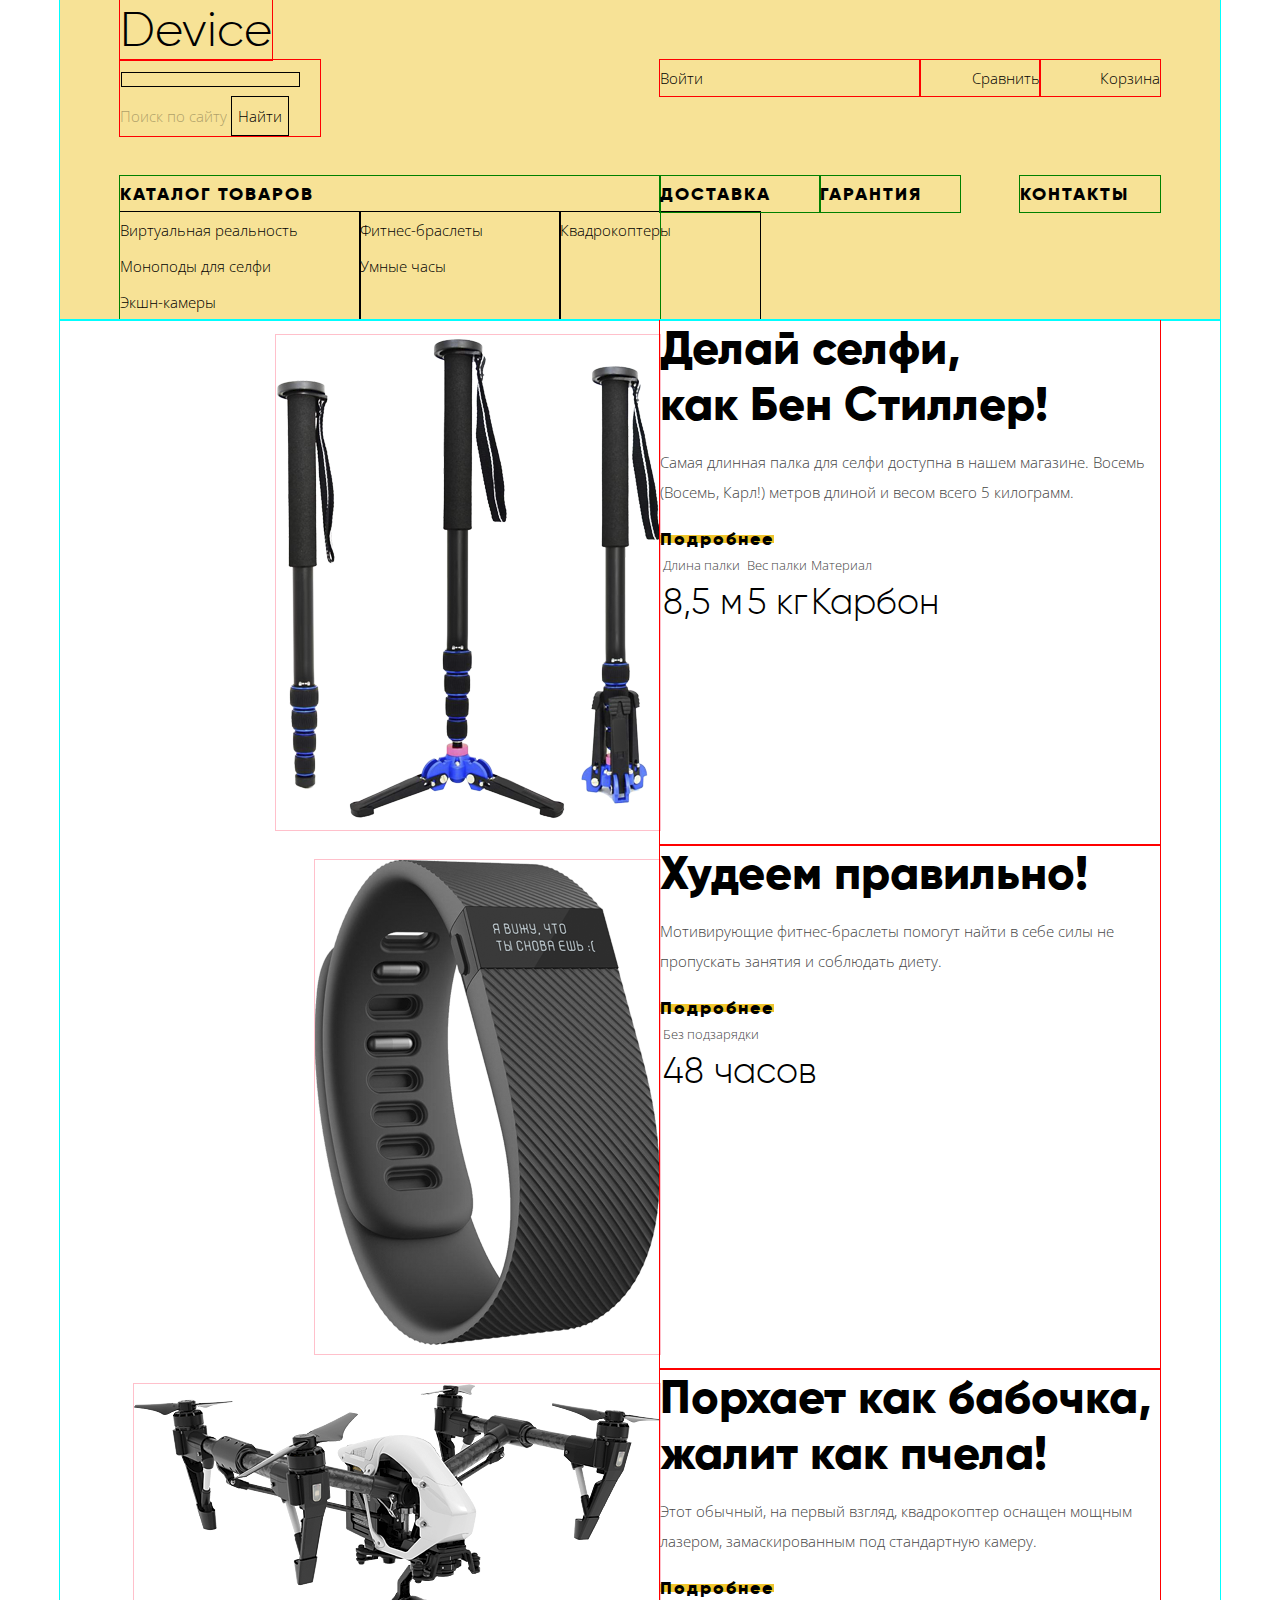
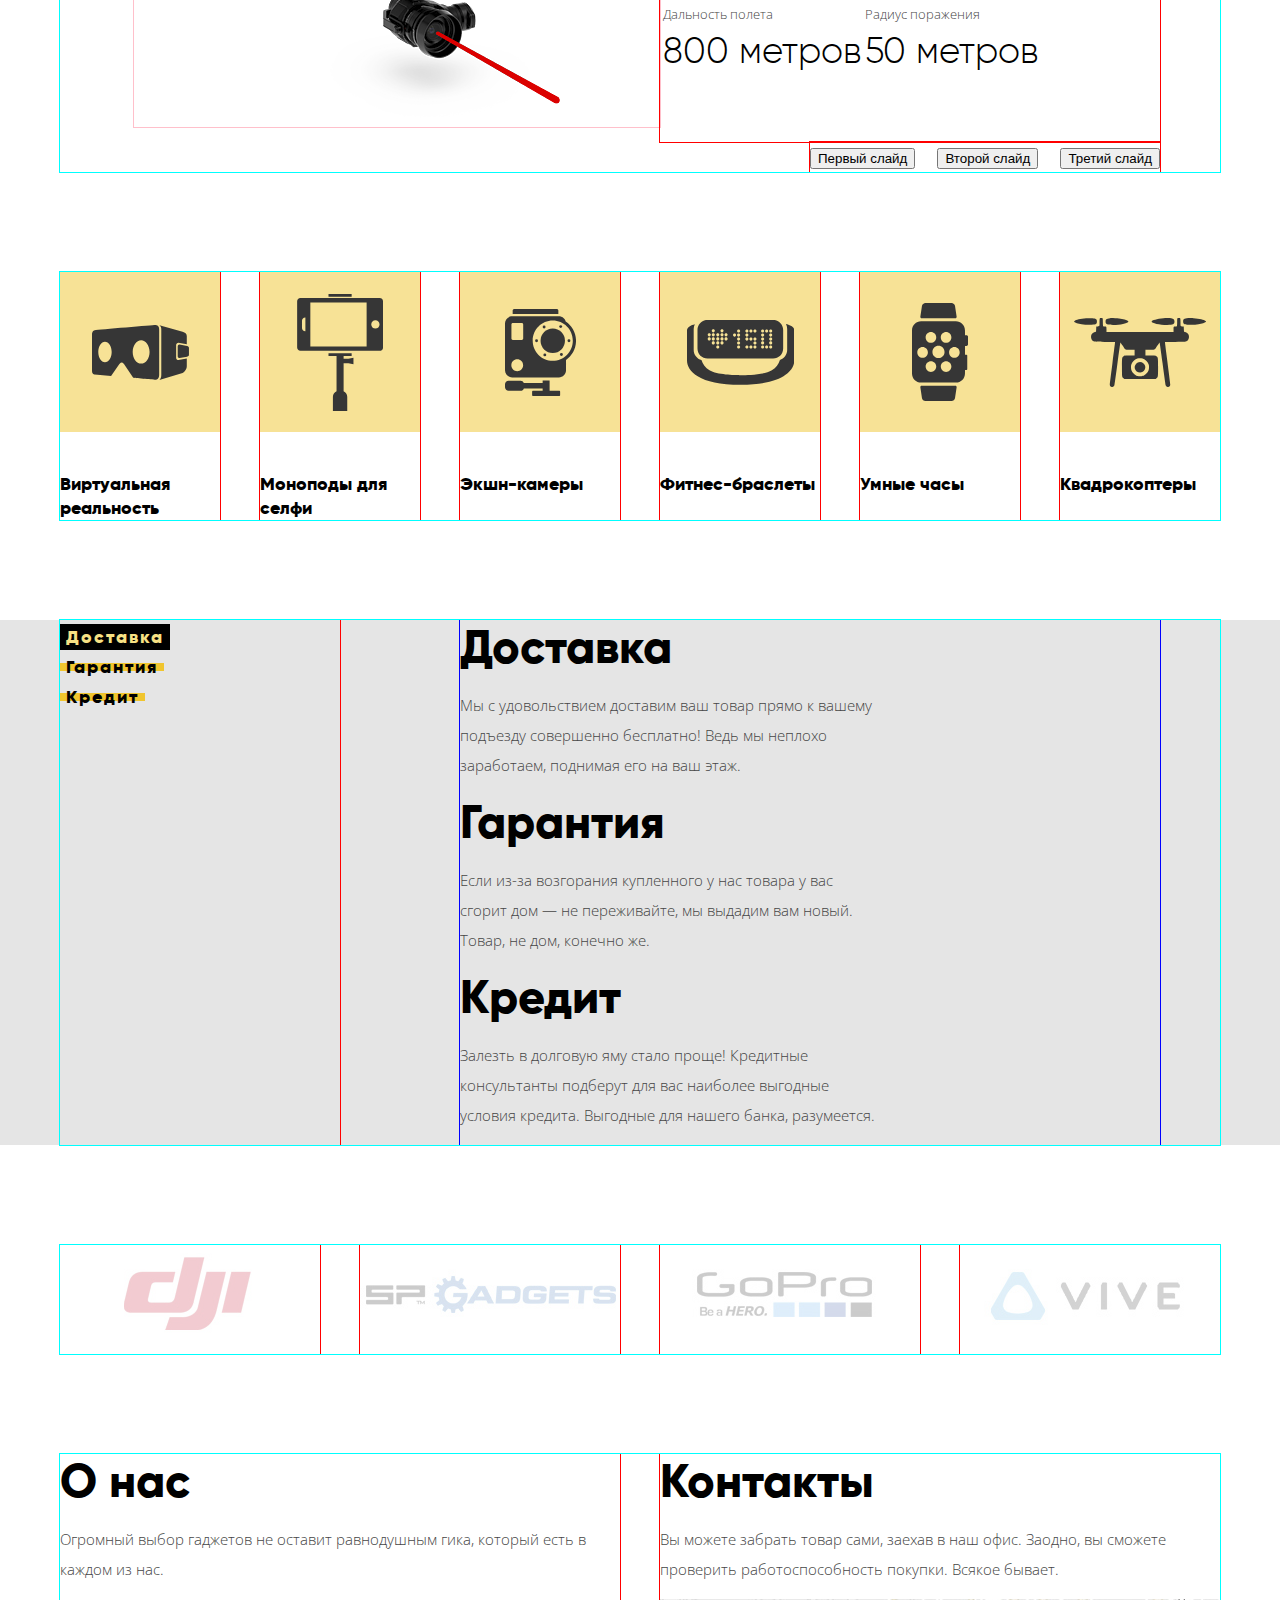
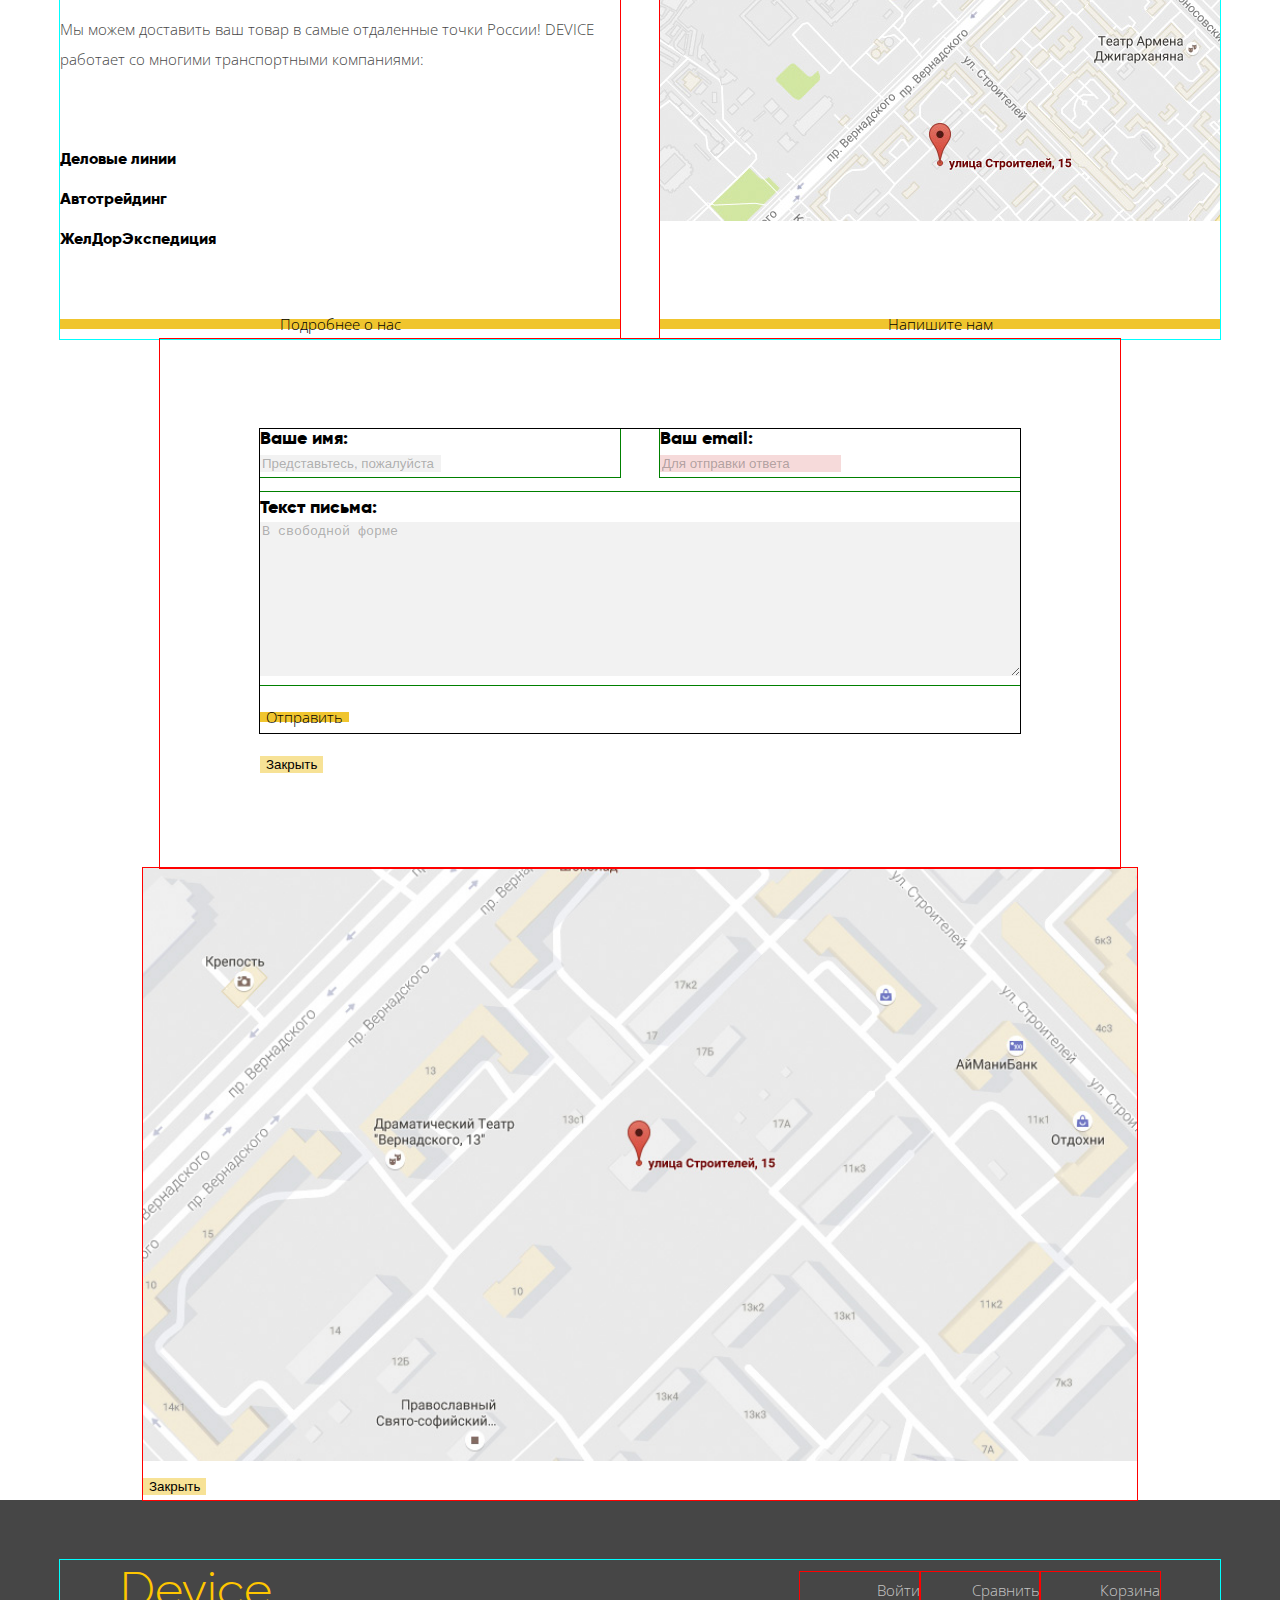
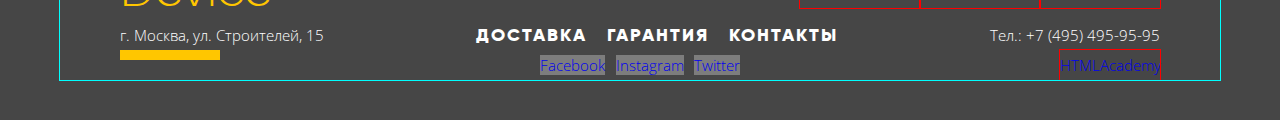
==== index.html @ 59c5d72b "Сетка" ====
<!DOCTYPE html>
<html lang="ru">
  <head>
    <meta charset="utf-8">
    <title>HTML Academy: Девайс</title>
    <link href="https://fonts.googleapis.com/css?family=Open+Sans:300,400&amp;subset=cyrillic" rel="stylesheet">
    <link rel="stylesheet" href="css/normalize.css">
    <link rel="stylesheet" href="css/style.css">
  </head>
  <body>
  	<h1 class="visually-hidden">Интернет-магазин новейших гаджетов Device</h1>
  	<header class="main-header container">
    	<p class="logo in-header"><a>Device</a></p>
  		<section class="main-header-user">
    		<h2 class="visually-hidden">Пользовательский блок</h2>
     		<form action="#" method="get" class="user-search-form">
     			<input type="search" id="header-search" name="header-search">
     			<label for="header-search" class="user-search-label">Поиск по сайту</label>
					<button class="user-search-btn" type="submit">Найти</button>
  			</form>
  			<ul class="user-actions-list in-header">
  				<li class="user-actions-item">
  					<ul class="user-login-list">
  						<li class="user-login-item">
  							<a class="user-name"></a>
  						</li>
  						<li class="user-login-item">
  							<a href="#" class="user-login">Войти</a>
  						</li>
  					</ul>
  				</li>
  				<li class="user-actions-item">
  					<a href="#" class="user-compare">Сравнить</a>
  				</li>
  				<li class="user-actions-item">
  					<a href="#" class="user-cart">Корзина</a>
  				</li>
  			</ul>
  		</section>
  		<nav class="main-navigation">
  			<h2 class="visually-hidden">Главное меню</h2>
  			<ul class="main-navigation-list in-header">
  				<li class="main-navigation-item">
  					<a href="#">Каталог товаров</a>
  					<div class="secondary-menu-container">
  						<ul class="secondary-menu-list">
  							<li class="secondary-menu-item"><a href="#">Виртуальная реальность</a></li>
  							<li class="secondary-menu-item"><a href="catalog-monopodes.html">Моноподы для селфи</a></li>
  							<li class="secondary-menu-item"><a href="#">Экшн-камеры</a></li>
  						</ul>
  						<ul class="secondary-menu-list">
  							<li class="secondary-menu-item"><a href="#">Фитнес-браслеты</a></li>
  							<li class="secondary-menu-item"><a href="#">Умные часы</a></li>
  						</ul>
  						<ul class="secondary-menu-list">
  							<li class="secondary-menu-item"><a href="#">Квадрокоптеры</a></li>
  						</ul>
  					</div>
  				</li>
  				<li class="main-navigation-item"><a href="#">Доставка</a></li>
  				<li class="main-navigation-item"><a href="#">Гарантия</a></li>
  				<li class="main-navigation-item"><a href="#">Контакты</a></li>
  			</ul>
  		</nav>
  	</header>
  	<main>
  		<section class="promo-slider container">
  			<h2 class="visually-hidden">Промо-слайдер</h2>
  			<ol class="promo-slides-list">
  				<li class="promo-slides-item">
       			<h3 class="visually-hidden">Самая длинная палка для селфи</h3>
       			<p class="slide-image">
       				<img src="img/slide1.png" alt="Самая длинная палка для селфи" width="384" height="486">
       			</p>
  					<div class="slide-info">
  						<b class="slide-title">Делай селфи,<br> как Бен Стиллер!</b>
  						<p class="slide-description">Самая длинная палка для селфи доступна в нашем магазине. Восемь (Восемь, Карл!) метров длиной и весом всего 5 килограмм.</p>
  						<a href="#" class="btn slide-detail-btn">Подробнее</a>
  						<table class="slide-info-table">
  							<caption class="visually-hidden">Характеристики</caption>
  							<thead>
  								<tr>
  									<td>Длина палки</td>
  									<td>Вес палки</td>
  									<td>Материал</td>
  								</tr>
  							</thead>
  							<tbody>
  								<tr>
  									<td>8,5 м</td>
  									<td>5 кг</td>
  									<td>Карбон</td>
  								</tr>
  							</tbody>
  						</table>
  					</div>
  				</li>
  				<li class="promo-slides-item">
  					<h3 class="visually-hidden">Мотивирующие фитнес-браслеты</h3>
  					<p class="slide-image">
  						<img src="img/slide2.png" alt="Мотивирующие фитнес-браслеты" width="345" height="485">
  					</p>
  					<div class="slide-info">
  						<b class="slide-title">Худеем правильно!</b>
  						<p class="slide-description">Мотивирующие фитнес-браслеты помогут найти в себе силы не пропускать занятия и соблюдать диету.</p>
  						<a href="#" class="btn slide-detail-btn">Подробнее</a>
  						<table class="slide-info-table">
  							<caption class="visually-hidden">Характеристики</caption>
  							<thead>
  								<tr>
  									<td>Без подзарядки</td>
  								</tr>
  							</thead>
  							<tbody>
  								<tr>
  									<td>48 часов</td>
  								</tr>
  							</tbody>
  						</table>
  					</div>
  				</li>
  				<li class="promo-slides-item">
  					<h3 class="visually-hidden">Квадрокоптер с лазером</h3>
  					<p class="slide-image">
  						<img src="img/slide3.png" alt="Квадрокоптер с лазером" width="526" height="334">
  					</p>
  					<div class="slide-info">
  						<b class="slide-title">Порхает как бабочка, жалит как пчела!</b>
  						<p class="slide-description">Этот обычный, на первый взгляд, квадрокоптер оснащен мощным лазером, замаскированным под стандартную камеру.</p>
  						<a href="#" class="btn slide-detail-btn">Подробнее</a>
  						<table class="slide-info-table">
  							<caption class="visually-hidden">Характеристики</caption>
  							<thead>
  								<tr>
  									<td>Дальность полета</td>
  									<td>Радиус поражения</td>
  								</tr>
  							</thead>
  							<tbody>
  								<tr>
  									<td>800 метров</td>
  									<td>50 метров</td>
  								</tr>
  							</tbody>
  						</table>
  					</div>
  				</li>
  			</ol>
  			<ol class="slider-controls">
					<li>
						<button class="slider-btn" type="button">Первый слайд</button>
					</li>
					<li>
						<button class="slider-btn" type="button">Второй слайд</button>
					</li>
					<li>
						<button class="slider-btn" type="button">Третий слайд</button>
					</li>
				</ol>
    	</section>
  		<section class="product-gallery container">
  			<h2 class="visually-hidden">Категории наших товаров</h2>
  			<ul class="product-list">
  				<li class="product-item">
  					<a href="#">
  						<div class="product-image">
  							<img src="img/popular-1.svg" alt="Виртуальная реальность" width="97" height="55">
  						</div>
  						<h3 class="product-name">Виртуальная реальность</h3>
  					</a>
  				</li>
  				<li class="product-item">
  					<a href="catalog-monopodes.html">
  						<div class="product-image">
  							<img src="img/popular-2.svg" alt="Моноподы для селфи" width="86" height="117">
  						</div>
  						<h3 class="product-name">Моноподы для селфи</h3>
  					</a>
  				</li>
  				<li class="product-item">
  					<a href="#">
  						<div class="product-image">
  							<img src="img/popular-3.svg" alt="Экшн-камеры" width="71" height="87">
  						</div>
  						<h3 class="product-name">Экшн-камеры</h3>
  					</a>
  				</li>
  				<li class="product-item">
  					<a href="#">
  						<div class="product-image">
  							<img src="img/popular-4.svg" alt="Фитнес-браслеты" width="107" height="65">
  						</div>
  						<h3 class="product-name">Фитнес-браслеты</h3>
  					</a>
  				</li>
  				<li class="product-item">
  					<a href="#">
  						<div class="product-image">
  							<img src="img/popular-5.svg" alt="Умные часы" width="56" height="98">
  						</div>
  						<h3 class="product-name">Умные часы</h3>
  					</a>
  				</li>
  				<li class="product-item">
  					<a href="#">
  						<div class="product-image">
  							<img src="img/popular-6.svg" alt="Квадрокоптеры" width="132" height="69">
  						</div>
  						<h3 class="product-name">Квадрокоптеры</h3>
  					</a>
  				</li>
  			</ul>
  		</section>
  		<section class="services">
  			<div class="container">
  				<h2 class="visually-hidden">Наши сервисы</h2>
  				<ul class="service-buttons">
  					<li>
  						<button class="btn service-btn service-btn-current" type="button">Доставка</button>
  					</li>
  					<li>
  						<button class="btn service-btn" type="button">Гарантия</button>
  					</li>
  					<li>
  						<button class="btn service-btn" type="button">Кредит</button>
  					</li>
  				</ul>
  				<ul class="service-list">
  					<li class="service-item">
  						<h3 class="service-title">Доставка</h3>
  						<p class="service-description">
  							Мы с удовольствием доставим ваш товар прямо к вашему подъезду совершенно бесплатно! Ведь мы неплохо заработаем, поднимая его на ваш этаж.
  						</p>
  					</li>
  					<li class="service-item">
  						<h3 class="service-title">Гарантия</h3>
  						<p class="service-description">
  							Если из-за возгорания купленного у нас товара у вас сгорит дом — не переживайте, мы выдадим вам новый. Товар, не дом, конечно же.
  						</p>
  					</li>
  					<li class="service-item">
  						<h3 class="service-title">Кредит</h3>
  						<p class="service-description">
  							Залезть в долговую яму стало проще! Кредитные консультанты подберут для вас наиболее выгодные условия кредита. Выгодные для нашего банка, разумеется.
  						</p>
  					</li>
  				</ul>
				</div>
  		</section>
  		<section class="brand-gallery container">
  			<h2 class="visually-hidden">Наши бренды</h2>
  			<ul class="brand-list">
  				<li class="brand-item">
       			<h3 class="visually-hidden">DJI</h3>
       			<img src="img/brand1.jpg" alt="DJI" width="260" height="100"></li>
  				<li class="brand-item">
  					<h3 class="visually-hidden">SP Gadgets</h3>
  					<img src="img/brand2.jpg" alt="SP Gadgets" width="260" height="100"></li>
  				<li class="brand-item">
  					<h3 class="visually-hidden">GoPro</h3>
  					<img src="img/brand3.jpg" alt="GoPro" width="260" height="100"></li>
  				<li class="brand-item">
  					<h3 class="visually-hidden">Vive</h3>
  					<img src="img/brand4.jpg" alt="Vive" width="260" height="100"></li>
  			</ul>
  		</section>
  		<div class="container about-container">
  			<section class="about-us">
  				<h2 class="about-us-title">О нас</h2>
  				<p class="about-us-description">Огромный выбор гаджетов не оставит равнодушным гика, который есть в каждом из нас.</p>
  				<p class="about-us-description">Мы можем доставить ваш товар в самые отдаленные точки России! DEVICE работает со многими транспортными компаниями:</p>
  				<ul class="delivery-list">
  					<li class="delivery-item">Деловые линии</li>
  					<li class="delivery-item">Автотрейдинг</li>
  					<li class="delivery-item">ЖелДорЭкспедиция</li>
  				</ul>
  				<a href="#" class="btn about-us-btn">Подробнее о нас</a>
  			</section>
  			<section class="contacts">
  				<h2 class="contacts-title">Контакты</h2>
  				<p class="contacts-description">Вы можете забрать товар сами, заехав в наш офис. Заодно, вы сможете проверить работоспособность покупки. Всякое бывает.</p>
  				<a href="#" class="contacts-map"><img src="img/map-small.jpg" alt="Мы находимся по адресу улица Строителей, дом 15" width="560" height="222"></a>
  				<a href="#" class="btn contacts-btn">Напишите нам</a>
  			</section>
  		</div>
  		<section class="modal modal-feedback">
  			<h2 class="visually-hidden">Форма для связи</h2>
    		<form action="#" class="feedback-form" method="post">
    			<div class="feedback-row">
    				<p class="feedback-input">
    				<label for="name">Ваше имя:</label>
    				<input type="text" name="name" value="Представьтесь, пожалуйста" id="name">
    				    		</p>
    				<p class="feedback-input">
    				<label for="mail">Ваш email:</label>
    				<input type="email" name="mail" value="Для отправки ответа" id="mail">
    				    		</p>
    			</div>
    			<p class="feedback-text">
    			<label for="text">Текст письма:</label>
    			<textarea id="text" rows="10">В свободной форме</textarea>
    		</p>
    			<p class="feedback-send">
    			<button class="btn feedback-send-btn" type="submit">Отправить</button>
    		</p>
    		</form>
    		<button class="btn-close" type="button">Закрыть</button>
    	</section>
  		<section class="modal modal-map">
    		<h2 class="visually-hidden">Наш адрес на карте</h2>
    		<img src="img/map-big.jpg" alt="Мы находимся по адресу улица Строителей, дом 15" width="994" height="593">
    		<button class="btn-close" type="button">Закрыть</button>
    	</section>
   	</main>
  	<footer class="main-footer">
  		<div class="container">
				<section class="main-footer-user">
     			<h2 class="visually-hidden">Пользовательский блок</h2>
     			<p class="logo in-footer"><a>Device</a></p>
     			<ul class="user-actions-list in-footer">
  					<li class="user-actions-item">
  					<a href="#">Войти</a>
  				</li>
  					<li class="user-actions-item">
  					<a href="#">Сравнить</a>
  				</li>
  					<li class="user-actions-item">
  					<a href="#">Корзина</a>
  				</li>
  				</ul>
				</section>
				<section class="main-footer-conditions">
					<h2 class="visually-hidden">Условия покупки</h2>
					<p class="address">г. Москва, ул. Строителей, 15</p>
  				<ul class="main-navigation-list in-footer">
  					<li class="main-navigation-item"><a href="#">Доставка</a></li>
  					<li class="main-navigation-item"><a href="#">Гарантия</a></li>
  					<li class="main-navigation-item"><a href="#">Контакты</a></li>
  				</ul>
  				<p class="phone">Тел.: +7 (495) 495-95-95</p>
				</section>
				<section class="main-footer-social">
					<h2 class="visually-hidden">Device в социальных сетях</h2>
					<ul class="social-buttons">
  					<li><a class="social-btn social-fb" href="#">Facebook</a></li>
  					<li><a class="social-btn social-in" href="#">Instagram</a></li>
  					<li><a class="social-btn social-tw" href="#">Twitter</a></li>
  				</ul>
  				<p class="copyright">
  					<a class="copyright-icon" href="https://htmlacademy.ru/intensive/htmlcss">HTMLAcademy</a>
  				</p>
				</section>
  		</div>
  	</footer>
  </body>
</html>
---- css/style.css ----
/*  1 Базовая стилизация  */

@font-face {
	font-family: "Gilroy";
	font-style: normal;
	font-weight: 300;
	src: url("../fonts/gilroylight.woff2") format("woff2"),
			 url("../fonts/gilroylight.woff") format("woff");
}

@font-face {
	font-family: "Gilroy";
	font-style: normal;
	font-weight: 900;
	src: url("../fonts/gilroyextrabold.woff2") format("woff2"),
			 url("../fonts/gilroyextrabold.woff") format("woff");
}

/*  1.1 Базовая стилизация всей страницы */

html {
	box-sizing: border-box;
}

*,
*::before,
*::after {
	box-sizing: inherit;
}

body {
	margin: 0;
	padding: 0;
	
	font-family: "Open Sans", "Arial", sans-serif;
	font-size: 15px;
	line-height: 30px;
	font-weight: 300;
	color: #464646;
	
	background-color: #ffffff;
}

.visually-hidden {
	position: absolute;
	width: 1px;
	height: 1px;
	margin: -1px;
	border: 0;
	padding: 0;
	clip: rect(0, 0, 0, 0);
	overflow: hidden;
}

a {
	text-decoration: none;
}

.btn {
	font: inherit;
	
	text-align: center;
	color: rgba(0, 0, 0, 1);
	vertical-align: middle;
	
	background-color: transparent;
	background-image: linear-gradient(to bottom, transparent 33%, #f0c52e 33%, #f0c52e 66%, transparent 66%);
	border: none;
}

.btn:hover,
.btn:focus {
	background-color: #f0c52e;
	color: rgba(0, 0, 0, 1);
}

.btn:active {
	color: rgba(0, 0, 0, 0.3);
}

/*  1.2 Базовая стилизация шапки */

.main-header {
	color: #000000;
	font-size: 15px;
	line-height: 36px;
	
	background-color: #f7e296;
}

.logo {
	margin: 0;
	padding: 0;
}

.logo a {
	font-family: "Gilroy", "Arial", sans-serif;
	font-size: 48px;
	line-height: 60px;
}

.logo.in-header a {
	color: rgba(0, 0, 0, 1);
}

.logo.in-header a[href]:hover,
.logo.in-header a[href]:focus {
	color: rgba(0, 0, 0, 0.6);
}

.logo.in-header a[href]:active {
	color: rgba(0, 0, 0, 0.3);
}

.user-search-form input[type="search"] {
	background-color: transparent;
	border: none;
	outline: 1px solid black;
}

.user-search-label {
	opacity: 0.3;
}
/*
.user-search-form input[type="search"] ~ .user-search-btn {
	opacity: 0;
}

.user-search-form input[type="search"]:focus ~ .user-search-btn {
	opacity: 1;
}
*/
.user-search-form input[type="search"]:hover + .user-search-label {
	opacity: 0.6;
}

.user-search-form input[type="search"]:focus {
	border-bottom: 1px solid black;
	outline: none;
}
/*
.user-search-form input[type="search"]:focus + .user-search-label {
	opacity: 0;
}
*/
.user-search-btn {
	font: inherit;
	border: 1px solid #000000;
	background-color: transparent;
}

.user-search-btn:hover,
.user-search-btn:focus,
.user-search-btn:active {
	background-color: #000000;
	color: #ffffff;
}

.user-search-btn:active {
	color: rgba(255, 255, 255, 0.3);
}

.user-actions-list,
.user-login-list,
.main-navigation-list,
.secondary-menu-list {
	list-style: none;
	margin: 0;
	padding: 0;
}

.user-actions-list a {
	color: #000000;
	background-color: transparent;
}

.user-actions-list .user-name,
.user-actions-list .user-login {
	color: #000000;
}

.user-actions-list .user-logout {
	color: rgba(0, 0, 0, 0.3);
}

.user-actions-list a:hover,
.user-actions-list a:focus {
	color: rgba(0, 0, 0, 0.6);
}

.user-actions-list .user-logout:hover,
.user-actions-list .user-logout:focus {
	color: rgba(0, 0, 0, 1);
}

.user-actions-list a:active {
	color: rgba(0, 0, 0, 0.3);
}

.user-actions-list .user-logout:active {
	color: rgba(0, 0, 0, 0.6);
}

.user-actions-item {
	text-align: right;
}


.main-navigation-list a {
	color: #000000;
}

.main-navigation-list a:hover,
.main-navigation-list a:focus {
	color: rgba(0, 0, 0, 0.6);
}

.main-navigation-list a:active {
	color: rgba(0, 0, 0, 0.3);
}

.main-navigation-item > a {
	text-transform: uppercase;
	font-family: "Gilroy", "Arial", sans-serif;
	font-weight: 900;
	font-size: 18px;
	line-height: 24px;
	letter-spacing: 2px;
}

/*  1.3 Базовая стилизация основного содержимого главной страницы*/
/*  1.3.1 Базовая стилизация промо-слайдера  */

.promo-slides-list,
.slider-controls {
	list-style: none;
	margin: 0;
	padding: 0;
}

.slide-title {
	font-family: "Gilroy", "Arial", sans-serif;
	font-weight: 900;
	font-size: 47px;
	line-height: 56px;
	color: #000000;
}

.slide-detail-btn {
	font-family: "Gilroy", "Arial", sans-serif;
	font-weight: 900;
	font-size: 18px;
	line-height: 24px;
	letter-spacing: 2px;
}

.slide-info-table thead {
	font-size: 13px;
	line-height: 20px;
}

.slide-info-table tbody {
	font-family: "Gilroy", "Arial", sans-serif;
	font-weight: 300;
	font-size: 36px;
	line-height: 42px;
	color: #000000;
}

/*  1.3.2 Базовая стилизация галереи продуктов  */

.product-list {
	list-style: none;
	margin: 0;
	padding: 0;
}

.product-item h3 {
	font-family: "Gilroy", "Arial", sans-serif;
	font-weight: 900;
	font-size: 18px;
	line-height: 24px;
	color: #000000;
}

.product-image {
	background-color: rgba(240, 197, 46, 0.5);
}

.product-item:hover .product-image,
.product-item:focus .product-image {
	background-color: rgba(240, 197, 46, 1);
}

.product-item:active .product-image {
	background-color: rgba(240, 197, 46, 1);
}

.product-item:active img,
.product-item:active h3 {
	opacity: 0.3;
}

/*  1.3.3 Базовая стилизация слайдера сервисов  */

.services {
	background-color: #e5e5e5;
}

.service-buttons,
.service-list {
	list-style: none;
	margin: 0;
	padding: 0;
}

.service-btn {
	font-family: "Gilroy", "Arial", sans-serif;
	font-weight: 900;
	font-size: 18px;
	line-height: 24px;
	letter-spacing: 2px;
	cursor: pointer;
}

.service-btn:active,
.service-btn-current,
.service-btn-current:hover,
.service-btn-current:focus,
.service-btn-current:active {
	background-color: #000000;
	background-image: none;
	color: #f7e184;
	cursor: default;
}

.service-title {
	font-family: "Gilroy", "Arial", sans-serif;
	font-weight: 900;
	font-size: 47px;
	line-height: 55px;
	color: #000000;
}

/*  1.3.4 Базовая стилизация галереи брэндов */

.brand-list {
	list-style: none;
	margin: 0;
	padding: 0;
}

.brand-item {
	cursor: pointer;
}

.brand-item img {
	opacity: 0.2;
}

.brand-item:hover img {
	opacity: 1;
}

/*  1.3.5 Базовая стилизация блока О НАС и КОНТАКТЫ */

.about-us-title,
.contacts-title {
	margin: 0;
	padding: 0;
	font-family: "Gilroy", "Arial", sans-serif;
	font-weight: 900;
	font-size: 47px;
	line-height: 55px;
	color: #000000;
}

.delivery-list {
	list-style: none;
	margin: 0;
	padding: 0;
}

.delivery-item {
	font-family: "Gilroy", "Arial", sans-serif;
	font-weight: 900;
	font-size: 16px;
	line-height: 40px;
	color: #000000;
}

/*  1.4 Базовая стилизация основного содержимого внутренних страниц*/

/*  1.4.1 Базовая стилизация хлебных крошек*/

.page-title {
	font-family: "Gilroy", "Arial", sans-serif;
	font-weight: 900;
	font-size: 47px;
	line-height: 55px;
	color: #000000;
}

.breadcrumbs {
	list-style: none;
	margin: 0;
	padding: 0;
}

.breadcrumbs a,
.breadcrumbs-current {
	font-size: 14px;
	line-height: 36px;
	color: rgba(0, 0, 0, 0.3);
}

.breadcrumbs a:hover,
.breadcrumbs a:focus {
	color: rgba(0, 0, 0, 0.6);
}

.breadcrumbs a:active {
	color: rgba(0, 0, 0, 0.1);
}

/*  1.4.2 Базовая стилизация фильтра*/

.filter {
	background-color: #efefef;
}

.filter h2,
.sort h2 {
	font-family: "Gilroy", "Arial", sans-serif;
	font-weight: 900;
	font-size: 16px;
	line-height: 20px;
	color: #000000;
	letter-spacing: 2px;
}

.filter-cost label,
.filter-color legend,
.filter-bluetooth legend {
	font-family: "Gilroy", "Arial", sans-serif;
	font-weight: 900;
	font-size: 18px;
	line-height: 24px;
	color: #000000;
}

.filter-color,
.filter-bluetooth {
	border: none;
}

.filter-color-list,
.filter-bluetooth-list {
	list-style: none;
	margin: 0;
	padding: 0;
} 

.filter-color-option label,
.filter-bluetooth-option label {
	font-size: 14px;
	line-height: 40px;
	color: #000000;
}

.filter-btn {
	font-size: 18px;
	line-height: 24px;
	letter-spacing: 2px;
	font-weight: 900;
}

/*  1.4.3 Базовая стилизация сортировки*/

.sort {
	background-color: rgba(0, 0, 0, 0.08);
}

.sort-list,
.sort-controls {
	list-style: none;
	margin: 0;
	padding: 0;
}

.sort-item a {
	font-weight: 400;
	font-size: 14px;
	line-height: 18px;
	color: rgba(0, 0, 0, 0.3);
}

.sort-item a:hover,
.sort-item a:focus {
	color: rgba(0, 0, 0, 0.6);
}

.sort-item a:active {
	color: rgba(0, 0, 0, 1);
}

.sort-item-current a,
.sort-item-current a:hover,
.sort-item-current a:focus,
.sort-item-current a:active {
	color: rgba(0, 0, 0, 1);
}

.sort-controls-item a {
	font-size: 0;
}

/*  1.4.4 Базовая стилизация каталога*/

.catalog {
	background-color: #ffffff;
}

.catalog-list {
	list-style: none;
	margin: 0;
	padding: 0;
}

.catalog-item h3 {
	font-family: "Gilroy", "Arial", sans-serif;
	font-weight: 900;
	font-size: 18px;
	line-height: 24px;
	color: #000000;
}

.catalog-item-price {
	font-weight: 300;
	font-size: 16px;
	line-height: 20px;
}

.catalog-item-picture {
	background-color: #efefef;
}

.catalog-compare {
	font-size: 13px;
	line-height: 36px;
	color: rgba(0, 0, 0, 0.5);
}

.catalog-compare:hover,
.catalog-compare:focus {
	color: rgba(0, 0, 0, 1);
}

.catalog-compare:active {
	color: rgba(0, 0, 0, 0.2);
}

.pagination-list {
	list-style: none;
	margin: 0;
	padding: 0;
}

.pagination {
	background-color: rgba(0, 0, 0, 0.08);
}

.pagination-item a {
	font-family: "Gilroy", "Arial", sans-serif;
	font-weight: 900;
	font-size: 16px;
	line-height: 20px;
	color: rgba(0, 0, 0, 0.3);
}

.pagination-item a:hover,
.pagination-item a:focus {
	color: rgba(0, 0, 0, 0.6);
}

.pagination-item a:active {
	color: rgba(0, 0, 0, 1);
}

.pagination-item-current a,
.pagination-item-current a:hover,
.pagination-item-current a:focus,
.pagination-item-current a:active {
	color: rgba(0, 0,0, 1);
}

.pagination-btn {
	border: none;
	background-color: transparent;
	font-family: "Gilroy", "Arial", sans-serif;
	font-weight: 900;
	font-size: 16px;
	line-height: 20px;
	color: rgba(0, 0, 0, 1);
	letter-spacing: 2px;
}

.pagination-btn:hover,
.pagination-btn:focus {
	background-color: rgba(0, 0, 0, 0.08);
}

.pagination-btn:active {
	background-color: rgba(0, 0, 0, 0.08);
	color: rgba(0, 0, 0, 0.3);
}

/*  1.5 Базовая стилизация подвала */

.main-footer {
	background-color: #464646;
	color: #ffffff;
}

.logo.in-footer a {
	color: #ffc600;
}

.logo.in-footer a[href]:hover,
.logo.in-footer a[href]:focus {
	opacity: 0.6;
}

.logo.in-footer a[href]:active {
	opacity: 0.3;
}

.user-actions-list.in-footer a {
	color: rgba(255, 255, 255, 0.7);
	line-height: 36px;
}

.user-actions-list.in-footer a:hover,
.user-actions-list.in-footer a:focus {
	color: rgba(255, 255, 255, 1);
}

.user-actions-list.in-footer a:active {
	color: rgba(255, 255, 255, 0.3);
}

.main-navigation-list.in-footer a {
	color: rgba(255, 255, 255, 1);
}

.main-navigation-list.in-footer a:hover,
.main-navigation-list.in-footer a:focus {
	color: rgba(255, 255, 255, 0.6);
}

.main-navigation-list.in-footer a:active {
	color: rgba(255, 255, 255, 0.3);
}

.social-buttons {
	list-style: none;
	margin: 0;
	padding: 0;
}

.social-btn {
	background-color: rgba(255, 255, 255, 0.3);
}

.social-btn:hover,
.social-btn:focus {
	background-color: rgba(255, 255, 255, 0.6);
}

.social-btn:active {
	background-color: rgba(255, 255, 255, 0.1);
}

/*  1.6 Базовая стилизация модальных окон */

.btn-close {
	border: none;
	background-color: rgba(240, 197, 46, 0.5);
}

.btn-close:hover,
.btn-close:focus {
	background-color: rgba(240, 197, 46, 1);
	outline: none;
	border: none;
}

.btn-close:active {
	outline: none;
	border: none;
	background-color: rgba(240, 197, 46, 0.3);
}


/*  1.6.1 Базовая стилизация формы обратной связи */

.feedback-form {
	background-color: #ffffff;
	
}

.feedback-form label {
	font-family: "Gilroy", "Arial", sans-serif;
	font-weight: 900;
	font-size: 18px;
	line-height: 18px;
	color: #000000;
}

.feedback-form input[type="text"],
.feedback-form input[type="email"],
.feedback-form textarea {
	border: none;
	background-color: rgba(229, 229, 229, 0.5);
	color: rgba(70, 70, 70, 0.4);
}

.feedback-form input[type="text"]:hover,
.feedback-form input[type="email"]:hover,
.feedback-form textarea:hover {
	background-color: rgba(229, 229, 229, 0.8);
}

.feedback-form input[type="text"]:focus,
.feedback-form input[type="email"]:focus,
.feedback-form textarea:focus {
	background-color: #ffffff;
	outline: 3px solid #f0c52e;
	color: rgba(70, 70, 70, 1);
} 

.feedback-form input[type="text"]:invalid,
.feedback-form input[type="email"]:invalid,
.feedback-form textarea:invalid {
	background-color: rgba(237, 181, 181, 0.5);
	color: rgba(70, 70, 70, 0.4);
} 

/*  1.6.2 Базовая стилизация карты */

/*  2 Сетка  */
/*  2.1 Центровщик для всего проекта  */

.container {
	width: 1160px;
	margin: 0 auto;
	padding: 0 60px;
	
	outline: 1px solid aqua;
}

/*  2.2 Сетка шапки  */

.main-header {
	display: flex;
	flex-direction: column;
	align-items: stretch;
}

.logo.in-header {
	outline: 1px solid red;
	align-self: flex-start;
}

.main-header-user {
	display: flex;
	justify-content: space-between;
	margin-bottom: 40px;
	align-items: flex-start;
}

.user-search-form {
	outline: 1px solid red;
	width: 200px;
}

.user-actions-list {
	width: 500px;
	display: flex;
}

.in-header .user-actions-item {
	width: 120px;
	outline: 1px solid red;
}

.in-header .user-actions-item:first-child {
	flex-grow: 1;
}

.user-login-list {
	display: flex;
}

.main-navigation-list {
	display: flex;
}

.in-header .main-navigation-item:nth-child(1) {
	outline: 1px solid green;
	width: 540px;
}

.in-header .main-navigation-item:nth-child(2) {
	width: 160px;
	outline: 1px solid green;
	align-self: flex-start;
}

.in-header .main-navigation-item:nth-child(3) {
	width: 140px;
	outline: 1px solid green;
	align-self: flex-start;
}

.in-header .main-navigation-item:nth-child(4) {
	width: 140px;
	outline: 1px solid green;
	margin-left: 60px;
	align-self: flex-start;
}

.secondary-menu-list {
	width: 200px;
	flex-shrink: 0;
	outline: 1px solid black;
}

.secondary-menu-list:first-child {
	width: 240px;
}

.secondary-menu-container {
	display: flex;
}

/*  2.3 Сетка основного содержимого главной страницы*/
/*  2.3.1 Сетка промо-слайдера  */

.promo-slider {
	position: relative;
	margin-bottom: 100px;
	display: flex;
	flex-direction: column;
	align-items: flex-end;
}

.promo-slides-item {
	display: flex;
	justify-content: flex-end;
}

.promo-slides-item:nth-child(1) .slide-image {
	width: 384px;
	outline: 1px solid pink;
}

.promo-slides-item:nth-child(2) .slide-image {
	width: 345px;
	outline: 1px solid pink;
}

.promo-slides-item:nth-child(3) .slide-image {
	width: 526px;
	outline: 1px solid pink;
}

.slide-info {
	width: 500px;
	
	outline: 1px solid red;
}

.slider-controls {
	width: 350px;
	outline: 1px solid red;
	display: flex;
	justify-content: space-between;
}

/*  2.3.2 Сетка галереи продуктов  */

.product-gallery {
	margin-bottom: 100px;
}

.product-list {
	display: flex;
	justify-content: space-between;
	margin-left: -60px;
	margin-right: -60px;
}

.product-item {
	width: 160px;
	outline: 1px solid red;
}

.product-name {
	margin: 0;
	padding: 0;
}

.product-image {
	width: 160px;
	height: 160px;
	margin-bottom: 40px;
	display: flex;
	justify-content: center;
	align-items: center;
}

/*  2.3.3 Сетка слайдера сервисов  */

.services {
	margin-bottom: 100px;
}

.services .container {
	display: flex;
	justify-content: space-between;
}

.service-buttons {
	width: 280px;
	margin-left: -60px;
	outline: 1px solid red;
}

.service-list {
	width: 700px;
	outline: 1px solid blue;
}

.service-item {
	padding-right: 280px;
}

.service-title {
	margin: 0;
	padding: 0;
}

/*  2.3.4 Сетка галереи брэндов */

.brand-gallery {
	margin-bottom: 100px;
}

.brand-list {
	margin-left: -60px;
	margin-right: -60px;
	display: flex;
	justify-content: space-between;
}

.brand-item {
	width: 260px;
	outline: 1px solid red;
}

/*  2.3.5 Сутка блока О НАС и КОНТАКТЫ */

.about-container {
	display: flex;
	justify-content: space-between;
}

.about-us {
	width: 560px;
	outline: 1px solid red;
	margin-left: -60px;
}

.contacts {
	width: 560px;
	outline: 1px solid red;
	margin-right: -60px;
}

.about-us,
.contacts {
	display: flex;
	flex-direction: column;
}

.delivery-list {
	margin-top: 50px;
	margin-bottom: 50px;
}

.about-us-btn,
.contacts-btn {
	margin-top: auto;
}

/*  2.4 Сетка основного содержимого внутренних страниц*/

/*  2.4.1 Сетка хлебных крошек*/

.page-title {
	margin: 0;
	padding: 0;
	margin-bottom: 20px;
}

.breadcrumbs {
	outline: 1px solid red;
	width: 400px;
	display: flex;
	justify-content: space-between;
	margin-bottom: 40px;
}

/*  2.4.2 Сетка фильтра*/

.catalog-wrapper {
	background-image: -webkit-gradient(linear, left top, right top, color-stop(50%, #efefef), color-stop(50%, #fff));
	background-image: linear-gradient(to right, #efefef 50%, #fff 50%);
}

.catalog-wrapper > .container {
	display: -webkit-box;
	display: -ms-flexbox;
	display: flex;
	-webkit-box-pack: justify;
	-ms-flex-pack: justify;
	justify-content: space-between;
	background-image: linear-gradient(to right, #efefef 330px, #fff 330px);
}

.filter {
	width: 270px;
	outline: 1px solid red;
	display: flex;
	flex-direction: column;
}

.filter h2 {
	margin: 0;
	padding: 0;
	padding-top: 25px;
	margin-bottom: 60px;
}

.filter-cost {
	outline: 1px solid red;
	margin-bottom: 50px;
}

.filter-color,
.filter-bluetooth {
	outline: 1px solid red;
	margin-bottom: 30px;
}

.filter-color-option,
.filter-bluetooth-option {
	padding-left: 30px;
}

/*  2.4.3 Сетка сортировки и каталога*/

.catalog {
	margin-top: 100px;
	width: 760px;
	outline: 1px solid blue;
}

.sort {
	position: absolute;
	left: 0;
	right: 0;
	background-color: rgba(0, 0, 0, 0.08);
}

.sort > .container {
	display: -webkit-box;
	display: -ms-flexbox;
	display: flex;
	-webkit-box-pack: end;
	-ms-flex-pack: end;
	justify-content: flex-end;
	align-items: center;
}

.sort h2 {
	margin: 0;
	padding: 0;
	outline: 1px solid red;
}

.sort-list {
	display: flex;
	width: 300px;
	outline: 1px solid red;
	margin-left: 60px;
}

.sort-controls {
	width: 60px;
	outline: 1px solid red;
	margin-right: -60px;
	margin-left: 220px;
}

.sort-and-catalog {
	width: 760px;
	margin-right: -60px;
}

.catalog-list {
	display: -webkit-box;
	display: -ms-flexbox;
	display: flex;
	-webkit-box-pack: justify;
	-ms-flex-pack: justify;
	justify-content: space-between;
	-ms-flex-wrap: wrap;
	flex-wrap: wrap;
}

.catalog-item {
	width: 360px;
	outline: 1px solid pink;
	display: flex;
	flex-direction: column-reverse;
	justify-content: flex-end;
	margin-bottom: 40px;
}

.catalog-item-picture {
	margin-bottom: 40px;
}

.catalog-item-info {
	display: flex;
	justify-content: space-between;
}

.catalog-item-info h3 {
	margin: 0;
	padding: 0;
	outline: 1px solid red;
	margin-bottom: auto;
}

.catalog-item:nth-child(2n) h3 {
	width: 220px;
}

.pagination {
	display: flex;
	justify-content: space-between;
}

.pagination-list {
	display: flex;
}

/*  2.5 Сетка подвала */

.main-footer {
	padding-top: 60px;
	padding-bottom: 40px;
}

.main-footer > .container {
	display: flex;
	flex-direction: column;
}

.main-footer-user {
	display: flex;
	justify-content: space-between;
	align-items: center;
}

.in-footer.user-actions-list {
	width: 360px;
}

.in-footer .user-actions-item {
	width: 120px;
	outline: 1px solid red;
}


.main-footer-conditions {
	display: flex;
	justify-content: space-between;
}

.main-footer-conditions .address,
.main-footer-conditions .phone {
	margin: 0;
	padding: 0;
}

.in-footer.main-navigation-list {
	flex-grow: 1;
	justify-content: center;
}

.in-footer .main-navigation-item {
	margin-right: 20px;
}

.in-footer .main-navigation-item:last-child {
	margin-right: 0;
}

.main-footer-social::before {
	
	content: "";
	width: 100px;
	height: 10px;
	background-color: #ffc600;
}

.main-footer-social {
	display: flex;
	justify-content: space-between;
}

.social-buttons {
	width: 200px;
	display: flex;
	justify-content: space-between;
	align-items: center;
}

.copyright {
	margin: 0;
	padding: 0;
	width: 100px;
	outline: 1px solid red;
}

/*  2.6 Сетка модальных окон */
/*  2.6.1 Сетка формы обратной связи */

.modal-feedback{
	width: 960px;
	margin-left: auto;
	margin-right: auto;
	outline: 1px solid red;
	padding: 90px 100px;
}

.feedback-form {
	outline: 1px solid black;
}

.feedback-row {
	display: flex;
	justify-content: space-between;
}

.feedback-input {
	margin: 0;
	padding: 0;
	width: 360px;
	outline: 1px solid green;
}

.feedback-input label {
	display: block;
}

.feedback-text {
	outline: 1px solid green;
}

.feedback-text textarea {
	width: 100%;
}


/*  2.6.2 Сетка карты */

.modal-map {
	width: 994px;
	margin-left: auto;
	margin-right: auto;
	outline: 1px solid red;
}
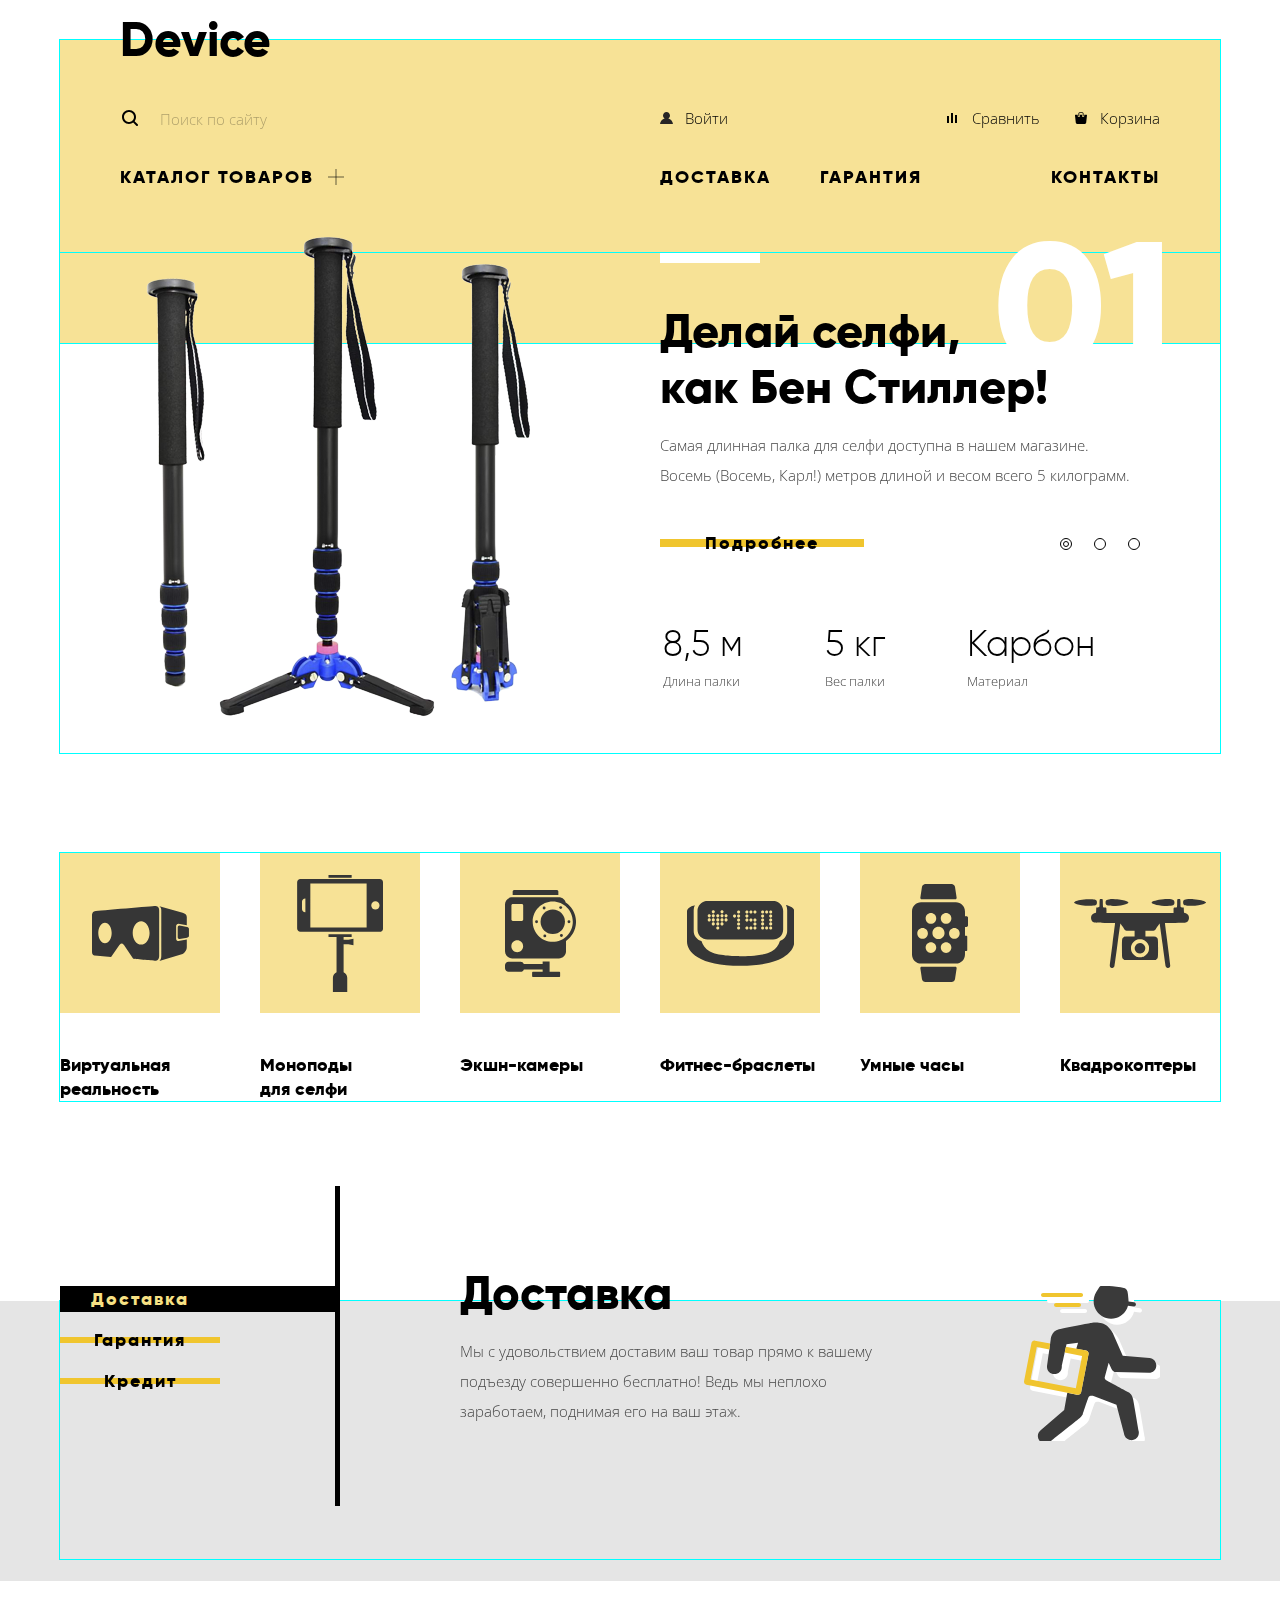
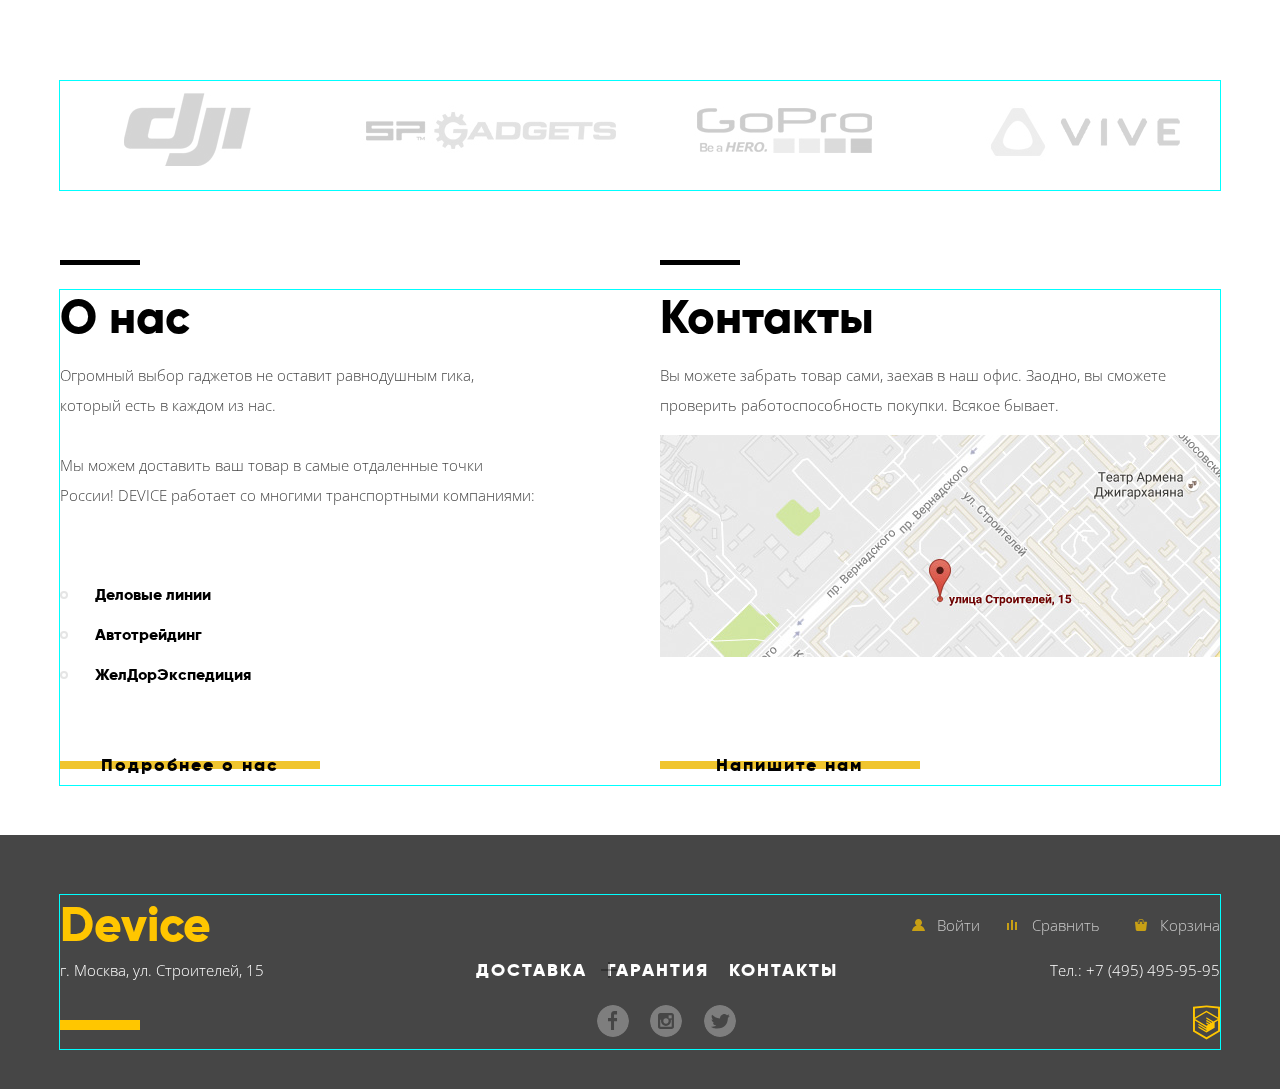
==== commit b55f6a60: "Декоративные элементы на главной странице" ====
--- a/index.html
+++ b/index.html
@@ -14,8 +14,8 @@
   		<section class="main-header-user">
     		<h2 class="visually-hidden">Пользовательский блок</h2>
      		<form action="#" method="get" class="user-search-form">
-     			<input type="search" id="header-search" name="header-search">
-     			<label for="header-search" class="user-search-label">Поиск по сайту</label>
+     			<input type="text" id="header-search" name="header-search" autocomplete="off" value="Поиск по сайту">
+     			<label for="header-search" class="visually-hidden">Поиск по сайту</label>
 					<button class="user-search-btn" type="submit">Найти</button>
   			</form>
   			<ul class="user-actions-list in-header">
@@ -67,7 +67,7 @@
   		<section class="promo-slider container">
   			<h2 class="visually-hidden">Промо-слайдер</h2>
   			<ol class="promo-slides-list">
-  				<li class="promo-slides-item">
+  				<li class="promo-slides-item current-slide">
        			<h3 class="visually-hidden">Самая длинная палка для селфи</h3>
        			<p class="slide-image">
        				<img src="img/slide1.png" alt="Самая длинная палка для селфи" width="384" height="486">
@@ -75,7 +75,6 @@
   					<div class="slide-info">
   						<b class="slide-title">Делай селфи,<br> как Бен Стиллер!</b>
   						<p class="slide-description">Самая длинная палка для селфи доступна в нашем магазине. Восемь (Восемь, Карл!) метров длиной и весом всего 5 килограмм.</p>
-  						<a href="#" class="btn slide-detail-btn">Подробнее</a>
   						<table class="slide-info-table">
   							<caption class="visually-hidden">Характеристики</caption>
   							<thead>
@@ -93,6 +92,7 @@
   								</tr>
   							</tbody>
   						</table>
+  						<a href="#" class="btn slide-detail-btn">Подробнее</a>
   					</div>
   				</li>
   				<li class="promo-slides-item">
@@ -103,7 +103,6 @@
   					<div class="slide-info">
   						<b class="slide-title">Худеем правильно!</b>
   						<p class="slide-description">Мотивирующие фитнес-браслеты помогут найти в себе силы не пропускать занятия и соблюдать диету.</p>
-  						<a href="#" class="btn slide-detail-btn">Подробнее</a>
   						<table class="slide-info-table">
   							<caption class="visually-hidden">Характеристики</caption>
   							<thead>
@@ -117,6 +116,7 @@
   								</tr>
   							</tbody>
   						</table>
+  						<a href="#" class="btn slide-detail-btn">Подробнее</a>
   					</div>
   				</li>
   				<li class="promo-slides-item">
@@ -127,7 +127,6 @@
   					<div class="slide-info">
   						<b class="slide-title">Порхает как бабочка, жалит как пчела!</b>
   						<p class="slide-description">Этот обычный, на первый взгляд, квадрокоптер оснащен мощным лазером, замаскированным под стандартную камеру.</p>
-  						<a href="#" class="btn slide-detail-btn">Подробнее</a>
   						<table class="slide-info-table">
   							<caption class="visually-hidden">Характеристики</caption>
   							<thead>
@@ -138,17 +137,18 @@
   							</thead>
   							<tbody>
   								<tr>
-  									<td>800 метров</td>
-  									<td>50 метров</td>
+  									<td>800 м</td>
+  									<td>50 м</td>
   								</tr>
   							</tbody>
   						</table>
+  						<a href="#" class="btn slide-detail-btn">Подробнее</a>
   					</div>
   				</li>
   			</ol>
   			<ol class="slider-controls">
 					<li>
-						<button class="slider-btn" type="button">Первый слайд</button>
+						<button class="slider-btn slider-btn-current" type="button">Первый слайд</button>
 					</li>
 					<li>
 						<button class="slider-btn" type="button">Второй слайд</button>
@@ -174,7 +174,7 @@
   						<div class="product-image">
   							<img src="img/popular-2.svg" alt="Моноподы для селфи" width="86" height="117">
   						</div>
-  						<h3 class="product-name">Моноподы для селфи</h3>
+  						<h3 class="product-name">Моноподы <br> для селфи</h3>
   					</a>
   				</li>
   				<li class="product-item">
@@ -226,7 +226,7 @@
   					</li>
   				</ul>
   				<ul class="service-list">
-  					<li class="service-item">
+  					<li class="service-item service-item-current">
   						<h3 class="service-title">Доставка</h3>
   						<p class="service-description">
   							Мы с удовольствием доставим ваш товар прямо к вашему подъезду совершенно бесплатно! Ведь мы неплохо заработаем, поднимая его на ваш этаж.
@@ -252,15 +252,19 @@
   			<ul class="brand-list">
   				<li class="brand-item">
        			<h3 class="visually-hidden">DJI</h3>
+       			<div class="brand-overlay"></div>
        			<img src="img/brand1.jpg" alt="DJI" width="260" height="100"></li>
   				<li class="brand-item">
   					<h3 class="visually-hidden">SP Gadgets</h3>
+  					<div class="brand-overlay"></div>
   					<img src="img/brand2.jpg" alt="SP Gadgets" width="260" height="100"></li>
   				<li class="brand-item">
   					<h3 class="visually-hidden">GoPro</h3>
+  					<div class="brand-overlay"></div>
   					<img src="img/brand3.jpg" alt="GoPro" width="260" height="100"></li>
   				<li class="brand-item">
   					<h3 class="visually-hidden">Vive</h3>
+  					<div class="brand-overlay"></div>
   					<img src="img/brand4.jpg" alt="Vive" width="260" height="100"></li>
   			</ul>
   		</section>
@@ -297,9 +301,9 @@
     				    		</p>
     			</div>
     			<p class="feedback-text">
-    			<label for="text">Текст письма:</label>
-    			<textarea id="text" rows="10">В свободной форме</textarea>
-    		</p>
+    				<label for="text">Текст письма:</label>
+    				<textarea id="text" rows="5">В свободной форме</textarea>
+    			</p>
     			<p class="feedback-send">
     			<button class="btn feedback-send-btn" type="submit">Отправить</button>
     		</p>
@@ -308,7 +312,7 @@
     	</section>
   		<section class="modal modal-map">
     		<h2 class="visually-hidden">Наш адрес на карте</h2>
-    		<img src="img/map-big.jpg" alt="Мы находимся по адресу улица Строителей, дом 15" width="994" height="593">
+    		<img src="img/map-big.jpg" alt="Мы находимся по адресу улица Строителей, дом 15" width="960" height="559">
     		<button class="btn-close" type="button">Закрыть</button>
     	</section>
    	</main>
@@ -342,15 +346,16 @@
 				<section class="main-footer-social">
 					<h2 class="visually-hidden">Device в социальных сетях</h2>
 					<ul class="social-buttons">
-  					<li><a class="social-btn social-fb" href="#">Facebook</a></li>
-  					<li><a class="social-btn social-in" href="#">Instagram</a></li>
-  					<li><a class="social-btn social-tw" href="#">Twitter</a></li>
+  					<li class="social-btn social-fb"><a href="#">Facebook</a></li>
+  					<li class="social-btn social-in"><a href="#">Instagram</a></li>
+  					<li class="social-btn social-tw"><a href="#">Twitter</a></li>
   				</ul>
   				<p class="copyright">
-  					<a class="copyright-icon" href="https://htmlacademy.ru/intensive/htmlcss">HTMLAcademy</a>
+  					<a class="copyright-icon" href="https://htmlacademy.ru/intensive/htmlcss"><img src="img/logo-html.svg" alt="HTML Академия" width="27" height="35"></a>
   				</p>
 				</section>
   		</div>
   	</footer>
+  	<script src="js/main.js"></script>
   </body>
 </html>
--- a/css/style.css
+++ b/css/style.css
@@ -19,12 +19,14 @@
 /*  1.1 Базовая стилизация всей страницы */
 
 html {
+	-webkit-box-sizing: border-box;
 	box-sizing: border-box;
 }
 
 *,
 *::before,
 *::after {
+	-webkit-box-sizing: inherit;
 	box-sizing: inherit;
 }
 
@@ -57,14 +59,20 @@
 }
 
 .btn {
-	font: inherit;
+	display: inline-block;
+	font-family: "Gilroy", "Arial", sans-serif;
+	font-weight: 900;
+	font-size: 18px;
+	line-height: 40px;
+	letter-spacing: 2px;
 	
 	text-align: center;
 	color: rgba(0, 0, 0, 1);
 	vertical-align: middle;
 	
 	background-color: transparent;
-	background-image: linear-gradient(to bottom, transparent 33%, #f0c52e 33%, #f0c52e 66%, transparent 66%);
+	background-image: -webkit-gradient(linear, left top, left bottom, color-stop(40%, transparent), color-stop(40%, #f0c52e), color-stop(60%, #f0c52e), color-stop(60%, transparent));
+	background-image: linear-gradient(to bottom, transparent 40%, #f0c52e 40%, #f0c52e 60%, transparent 60%);
 	border: none;
 }
 
@@ -95,6 +103,7 @@
 
 .logo a {
 	font-family: "Gilroy", "Arial", sans-serif;
+	font-weight: 900;
 	font-size: 48px;
 	line-height: 60px;
 }
@@ -112,37 +121,33 @@
 	color: rgba(0, 0, 0, 0.3);
 }
 
-.user-search-form input[type="search"] {
+.user-search-form input[type="text"] {
+	font: inherit;
 	background-color: transparent;
 	border: none;
-	outline: 1px solid black;
-}
-
-.user-search-label {
 	opacity: 0.3;
-}
-/*
-.user-search-form input[type="search"] ~ .user-search-btn {
+	border-bottom: 1px solid transparent;
+}
+
+.user-search-form input[type="text"] ~ .user-search-btn {
 	opacity: 0;
 }
 
-.user-search-form input[type="search"]:focus ~ .user-search-btn {
+.user-search-form input[type="text"]:focus ~ .user-search-btn {
 	opacity: 1;
 }
-*/
-.user-search-form input[type="search"]:hover + .user-search-label {
+
+.user-search-form input[type="text"]:hover {
 	opacity: 0.6;
 }
 
-.user-search-form input[type="search"]:focus {
+.user-search-form input[type="text"]:focus {
+	background-color: transparent;
+	outline: none;
+	opacity: 1;
 	border-bottom: 1px solid black;
-	outline: none;
-}
-/*
-.user-search-form input[type="search"]:focus + .user-search-label {
-	opacity: 0;
-}
-*/
+}
+
 .user-search-btn {
 	font: inherit;
 	border: 1px solid #000000;
@@ -183,28 +188,9 @@
 	color: rgba(0, 0, 0, 0.3);
 }
 
-.user-actions-list a:hover,
-.user-actions-list a:focus {
-	color: rgba(0, 0, 0, 0.6);
-}
-
-.user-actions-list .user-logout:hover,
-.user-actions-list .user-logout:focus {
-	color: rgba(0, 0, 0, 1);
-}
-
-.user-actions-list a:active {
-	color: rgba(0, 0, 0, 0.3);
-}
-
-.user-actions-list .user-logout:active {
-	color: rgba(0, 0, 0, 0.6);
-}
-
 .user-actions-item {
 	text-align: right;
 }
-
 
 .main-navigation-list a {
 	color: #000000;
@@ -250,7 +236,7 @@
 	font-family: "Gilroy", "Arial", sans-serif;
 	font-weight: 900;
 	font-size: 18px;
-	line-height: 24px;
+	line-height: 40px;
 	letter-spacing: 2px;
 }
 
@@ -266,6 +252,8 @@
 	line-height: 42px;
 	color: #000000;
 }
+
+
 
 /*  1.3.2 Базовая стилизация галереи продуктов  */
 
@@ -354,14 +342,6 @@
 	cursor: pointer;
 }
 
-.brand-item img {
-	opacity: 0.2;
-}
-
-.brand-item:hover img {
-	opacity: 1;
-}
-
 /*  1.3.5 Базовая стилизация блока О НАС и КОНТАКТЫ */
 
 .about-us-title,
@@ -439,7 +419,7 @@
 	letter-spacing: 2px;
 }
 
-.filter-cost label,
+.range-name,
 .filter-color legend,
 .filter-bluetooth legend {
 	font-family: "Gilroy", "Arial", sans-serif;
@@ -636,17 +616,8 @@
 }
 
 .user-actions-list.in-footer a {
-	color: rgba(255, 255, 255, 0.7);
 	line-height: 36px;
-}
-
-.user-actions-list.in-footer a:hover,
-.user-actions-list.in-footer a:focus {
-	color: rgba(255, 255, 255, 1);
-}
-
-.user-actions-list.in-footer a:active {
-	color: rgba(255, 255, 255, 0.3);
+	color: #ffffff;
 }
 
 .main-navigation-list.in-footer a {
@@ -666,19 +637,6 @@
 	list-style: none;
 	margin: 0;
 	padding: 0;
-}
-
-.social-btn {
-	background-color: rgba(255, 255, 255, 0.3);
-}
-
-.social-btn:hover,
-.social-btn:focus {
-	background-color: rgba(255, 255, 255, 0.6);
-}
-
-.social-btn:active {
-	background-color: rgba(255, 255, 255, 0.1);
 }
 
 /*  1.6 Базовая стилизация модальных окон */
@@ -762,78 +720,103 @@
 /*  2.2 Сетка шапки  */
 
 .main-header {
-	display: flex;
+	margin-top: 40px;
+	display: -webkit-box;
+	display: -ms-flexbox;
+	display: flex;
+	-webkit-box-orient: vertical;
+	-webkit-box-direction: normal;
+	-ms-flex-direction: column;
 	flex-direction: column;
+	-webkit-box-align: stretch;
+	-ms-flex-align: stretch;
 	align-items: stretch;
 }
 
+.main-content {
+	position: relative;
+	z-index: -1;
+}
+
 .logo.in-header {
-	outline: 1px solid red;
+	-ms-flex-item-align: start;
 	align-self: flex-start;
 }
 
 .main-header-user {
-	display: flex;
+	display: -webkit-box;
+	display: -ms-flexbox;
+	display: flex;
+	-webkit-box-pack: justify;
+	-ms-flex-pack: justify;
 	justify-content: space-between;
-	margin-bottom: 40px;
+	margin-bottom: 20px;
+	-webkit-box-align: start;
+	-ms-flex-align: start;
 	align-items: flex-start;
 }
 
 .user-search-form {
-	outline: 1px solid red;
-	width: 200px;
+	width: 440px;
 }
 
 .user-actions-list {
 	width: 500px;
+	display: -webkit-box;
+	display: -ms-flexbox;
 	display: flex;
 }
 
 .in-header .user-actions-item {
 	width: 120px;
-	outline: 1px solid red;
 }
 
 .in-header .user-actions-item:first-child {
+	-webkit-box-flex: 1;
+	-ms-flex-positive: 1;
 	flex-grow: 1;
 }
 
 .user-login-list {
+	display: -webkit-box;
+	display: -ms-flexbox;
 	display: flex;
 }
 
 .main-navigation-list {
+	display: -webkit-box;
+	display: -ms-flexbox;
 	display: flex;
 }
 
 .in-header .main-navigation-item:nth-child(1) {
-	outline: 1px solid green;
 	width: 540px;
 }
 
 .in-header .main-navigation-item:nth-child(2) {
 	width: 160px;
-	outline: 1px solid green;
+	-ms-flex-item-align: start;
 	align-self: flex-start;
 }
 
 .in-header .main-navigation-item:nth-child(3) {
 	width: 140px;
-	outline: 1px solid green;
+	-ms-flex-item-align: start;
 	align-self: flex-start;
 }
 
 .in-header .main-navigation-item:nth-child(4) {
 	width: 140px;
-	outline: 1px solid green;
 	margin-left: 60px;
+	-ms-flex-item-align: start;
 	align-self: flex-start;
+	text-align: right;
 }
 
 .secondary-menu-list {
 	width: 200px;
+	-ms-flex-negative: 0;
 	flex-shrink: 0;
-	outline: 1px solid black;
 }
 
 .secondary-menu-list:first-child {
@@ -841,7 +824,16 @@
 }
 
 .secondary-menu-container {
-	display: flex;
+	display: -webkit-box;
+	display: -ms-flexbox;
+	display: flex;
+	position: relative;
+	z-index: 1;
+	background-color: #f7e296;
+	width: 1160px;
+	margin-left: -60px;
+	padding-left: 60px;
+	padding-bottom: 40px;
 }
 
 /*  2.3 Сетка основного содержимого главной страницы*/
@@ -850,52 +842,77 @@
 .promo-slider {
 	position: relative;
 	margin-bottom: 100px;
-	display: flex;
-	flex-direction: column;
-	align-items: flex-end;
 }
 
 .promo-slides-item {
-	display: flex;
+	display: -webkit-box;
+	display: -ms-flexbox;
+	display: flex;
+	-webkit-box-pack: end;
+	-ms-flex-pack: end;
 	justify-content: flex-end;
+	-webkit-box-align: start;
+	-ms-flex-align: start;
+	align-items: flex-start;
 }
 
 .promo-slides-item:nth-child(1) .slide-image {
 	width: 384px;
-	outline: 1px solid pink;
+	margin-right: 130px;
+	margin-top: -20px;
 }
 
 .promo-slides-item:nth-child(2) .slide-image {
 	width: 345px;
-	outline: 1px solid pink;
+	margin-right: 140px;
+	margin-top: -20px;
 }
 
 .promo-slides-item:nth-child(3) .slide-image {
 	width: 526px;
-	outline: 1px solid pink;
+	margin-right: 40px;
+	margin-top: 20px;
 }
 
 .slide-info {
 	width: 500px;
-	
-	outline: 1px solid red;
+}
+
+.slide-title {
+	display: block;
+	position: relative;
+	width: 400px;
+	z-index: 1;
+}
+
+.promo-slides-item:nth-child(3) .slide-title {
+	width: 500px;
 }
 
 .slider-controls {
-	width: 350px;
-	outline: 1px solid red;
-	display: flex;
+	width: 80px;
+	display: -webkit-box;
+	display: -ms-flexbox;
+	display: flex;
+	-webkit-box-pack: justify;
+	-ms-flex-pack: justify;
 	justify-content: space-between;
+	-ms-flex-item-align: end;
+	align-self: flex-end;
 }
 
 /*  2.3.2 Сетка галереи продуктов  */
 
 .product-gallery {
-	margin-bottom: 100px;
+	margin-bottom: 200px;
 }
 
 .product-list {
-	display: flex;
+	display: -webkit-box;
+	display: -ms-flexbox;
+	display: flex;
+	-webkit-box-pack: justify;
+	-ms-flex-pack: justify;
 	justify-content: space-between;
 	margin-left: -60px;
 	margin-right: -60px;
@@ -903,7 +920,6 @@
 
 .product-item {
 	width: 160px;
-	outline: 1px solid red;
 }
 
 .product-name {
@@ -915,8 +931,14 @@
 	width: 160px;
 	height: 160px;
 	margin-bottom: 40px;
-	display: flex;
+	display: -webkit-box;
+	display: -ms-flexbox;
+	display: flex;
+	-webkit-box-pack: center;
+	-ms-flex-pack: center;
 	justify-content: center;
+	-webkit-box-align: center;
+	-ms-flex-align: center;
 	align-items: center;
 }
 
@@ -927,19 +949,21 @@
 }
 
 .services .container {
-	display: flex;
+	display: -webkit-box;
+	display: -ms-flexbox;
+	display: flex;
+	-webkit-box-pack: justify;
+	-ms-flex-pack: justify;
 	justify-content: space-between;
 }
 
 .service-buttons {
 	width: 280px;
 	margin-left: -60px;
-	outline: 1px solid red;
 }
 
 .service-list {
 	width: 700px;
-	outline: 1px solid blue;
 }
 
 .service-item {
@@ -960,38 +984,49 @@
 .brand-list {
 	margin-left: -60px;
 	margin-right: -60px;
-	display: flex;
+	display: -webkit-box;
+	display: -ms-flexbox;
+	display: flex;
+	-webkit-box-pack: justify;
+	-ms-flex-pack: justify;
 	justify-content: space-between;
 }
 
 .brand-item {
-	width: 260px;
-	outline: 1px solid red;
+	width: 260px;;
 }
 
 /*  2.3.5 Сутка блока О НАС и КОНТАКТЫ */
 
 .about-container {
-	display: flex;
+	margin-bottom: 50px;
+	display: -webkit-box;
+	display: -ms-flexbox;
+	display: flex;
+	-webkit-box-pack: justify;
+	-ms-flex-pack: justify;
 	justify-content: space-between;
-}
-
-.about-us {
-	width: 560px;
-	outline: 1px solid red;
-	margin-left: -60px;
-}
-
-.contacts {
-	width: 560px;
-	outline: 1px solid red;
-	margin-right: -60px;
 }
 
 .about-us,
 .contacts {
-	display: flex;
+	position: relative;
+	width: 560px;
+	display: -webkit-box;
+	display: -ms-flexbox;
+	display: flex;
+	-webkit-box-orient: vertical;
+	-webkit-box-direction: normal;
+	-ms-flex-direction: column;
 	flex-direction: column;
+}
+
+.about-us {
+	margin-left: -60px;
+}
+
+.contacts {
+	margin-right: -60px;
 }
 
 .delivery-list {
@@ -1001,7 +1036,10 @@
 
 .about-us-btn,
 .contacts-btn {
+	width: 260px;
 	margin-top: auto;
+	-ms-flex-item-align: start;
+	align-self: flex-start;
 }
 
 /*  2.4 Сетка основного содержимого внутренних страниц*/
@@ -1017,7 +1055,11 @@
 .breadcrumbs {
 	outline: 1px solid red;
 	width: 400px;
-	display: flex;
+	display: -webkit-box;
+	display: -ms-flexbox;
+	display: flex;
+	-webkit-box-pack: justify;
+	-ms-flex-pack: justify;
 	justify-content: space-between;
 	margin-bottom: 40px;
 }
@@ -1042,7 +1084,12 @@
 .filter {
 	width: 270px;
 	outline: 1px solid red;
-	display: flex;
+	display: -webkit-box;
+	display: -ms-flexbox;
+	display: flex;
+	-webkit-box-orient: vertical;
+	-webkit-box-direction: normal;
+	-ms-flex-direction: column;
 	flex-direction: column;
 }
 
@@ -1053,13 +1100,22 @@
 	margin-bottom: 60px;
 }
 
-.filter-cost {
+.range-filter {
+	position: relative;
+	width: 200px;
 	outline: 1px solid red;
 	margin-bottom: 50px;
 }
 
+.range-name {
+	margin: 0;
+	padding: 0;
+	margin-bottom: 20px;
+}
+
 .filter-color,
 .filter-bluetooth {
+	position: relative;
 	outline: 1px solid red;
 	margin-bottom: 30px;
 }
@@ -1091,6 +1147,8 @@
 	-webkit-box-pack: end;
 	-ms-flex-pack: end;
 	justify-content: flex-end;
+	-webkit-box-align: center;
+	-ms-flex-align: center;
 	align-items: center;
 }
 
@@ -1101,6 +1159,8 @@
 }
 
 .sort-list {
+	display: -webkit-box;
+	display: -ms-flexbox;
 	display: flex;
 	width: 300px;
 	outline: 1px solid red;
@@ -1133,8 +1193,15 @@
 .catalog-item {
 	width: 360px;
 	outline: 1px solid pink;
-	display: flex;
+	display: -webkit-box;
+	display: -ms-flexbox;
+	display: flex;
+	-webkit-box-orient: vertical;
+	-webkit-box-direction: reverse;
+	-ms-flex-direction: column-reverse;
 	flex-direction: column-reverse;
+	-webkit-box-pack: end;
+	-ms-flex-pack: end;
 	justify-content: flex-end;
 	margin-bottom: 40px;
 }
@@ -1144,7 +1211,11 @@
 }
 
 .catalog-item-info {
-	display: flex;
+	display: -webkit-box;
+	display: -ms-flexbox;
+	display: flex;
+	-webkit-box-pack: justify;
+	-ms-flex-pack: justify;
 	justify-content: space-between;
 }
 
@@ -1160,11 +1231,17 @@
 }
 
 .pagination {
-	display: flex;
+	display: -webkit-box;
+	display: -ms-flexbox;
+	display: flex;
+	-webkit-box-pack: justify;
+	-ms-flex-pack: justify;
 	justify-content: space-between;
 }
 
 .pagination-list {
+	display: -webkit-box;
+	display: -ms-flexbox;
 	display: flex;
 }
 
@@ -1175,14 +1252,29 @@
 	padding-bottom: 40px;
 }
 
+.main-footer .container {
+	padding: 0;
+}
+
 .main-footer > .container {
-	display: flex;
+	display: -webkit-box;
+	display: -ms-flexbox;
+	display: flex;
+	-webkit-box-orient: vertical;
+	-webkit-box-direction: normal;
+	-ms-flex-direction: column;
 	flex-direction: column;
 }
 
 .main-footer-user {
-	display: flex;
+	display: -webkit-box;
+	display: -ms-flexbox;
+	display: flex;
+	-webkit-box-pack: justify;
+	-ms-flex-pack: justify;
 	justify-content: space-between;
+	-webkit-box-align: center;
+	-ms-flex-align: center;
 	align-items: center;
 }
 
@@ -1192,13 +1284,17 @@
 
 .in-footer .user-actions-item {
 	width: 120px;
-	outline: 1px solid red;
 }
 
 
 .main-footer-conditions {
-	display: flex;
+	display: -webkit-box;
+	display: -ms-flexbox;
+	display: flex;
+	-webkit-box-pack: justify;
+	-ms-flex-pack: justify;
 	justify-content: space-between;
+	margin-bottom: 20px;
 }
 
 .main-footer-conditions .address,
@@ -1208,7 +1304,11 @@
 }
 
 .in-footer.main-navigation-list {
+	-webkit-box-flex: 1;
+	-ms-flex-positive: 1;
 	flex-grow: 1;
+	-webkit-box-pack: center;
+	-ms-flex-pack: center;
 	justify-content: center;
 }
 
@@ -1221,30 +1321,37 @@
 }
 
 .main-footer-social::before {
-	
+	position: relative;
+	top: 15px;
 	content: "";
-	width: 100px;
+	width: 80px;
 	height: 10px;
 	background-color: #ffc600;
 }
 
 .main-footer-social {
-	display: flex;
+	display: -webkit-box;
+	display: -ms-flexbox;
+	display: flex;
+	-webkit-box-pack: justify;
+	-ms-flex-pack: justify;
 	justify-content: space-between;
 }
 
 .social-buttons {
-	width: 200px;
-	display: flex;
-	justify-content: space-between;
-	align-items: center;
+	width: 160px;
+	display: -webkit-box;
+	display: -ms-flexbox;
+	display: flex;
+	-ms-flex-pack: distribute;
+	justify-content: space-around;
 }
 
 .copyright {
 	margin: 0;
 	padding: 0;
-	width: 100px;
-	outline: 1px solid red;
+	width: 27px;
+	text-align: right;
 }
 
 /*  2.6 Сетка модальных окон */
@@ -1254,16 +1361,16 @@
 	width: 960px;
 	margin-left: auto;
 	margin-right: auto;
-	outline: 1px solid red;
 	padding: 90px 100px;
 }
 
-.feedback-form {
-	outline: 1px solid black;
-}
 
 .feedback-row {
-	display: flex;
+	display: -webkit-box;
+	display: -ms-flexbox;
+	display: flex;
+	-webkit-box-pack: justify;
+	-ms-flex-pack: justify;
 	justify-content: space-between;
 }
 
@@ -1271,28 +1378,637 @@
 	margin: 0;
 	padding: 0;
 	width: 360px;
-	outline: 1px solid green;
 }
 
 .feedback-input label {
 	display: block;
 }
 
+.feedback-input input {
+	width: 100%;
+	padding: 20px;
+}
+
 .feedback-text {
-	outline: 1px solid green;
+	margin: 0;
+	padding: 0;
 }
 
 .feedback-text textarea {
 	width: 100%;
+	padding: 20px;
 }
 
 
 /*  2.6.2 Сетка карты */
 
 .modal-map {
-	width: 994px;
+	width: 960px;
 	margin-left: auto;
 	margin-right: auto;
-	outline: 1px solid red;
-}
-
+}
+
+/*  3 Декоративное оформление*/
+/*  3.1 Декоративные элементы шапки */
+/*  3.1.1 Декоративные элементы формы поиска */
+
+.logo.in-header {
+	position: relative;
+	top: -30px;
+}
+
+.user-search-form {
+	position: relative;
+}
+
+.user-search-form::before {
+	content: "";
+	position: absolute;
+	left: 2px;
+	top: 10px;
+	width: 16px;
+	height: 16px;
+	background-image: url(../img/user-block-search.svg);
+}
+
+.user-search-form input[type="text"] {
+	width: 100%;
+	padding-left: 40px;
+	padding-right: 100px;
+}
+
+.user-search-btn {
+	position: absolute;
+	right: 0;
+	bottom: 0;
+}
+
+/*  3.1.2 Декоративные элементы блока пользователя */
+
+.user-login,
+.user-compare,
+.user-cart {
+	padding-left: 25px;
+	background-repeat: no-repeat;
+	background-position: left center;
+}
+
+.user-login {
+	background-image: url(../img/user-block-login.svg);
+}
+
+.user-compare {
+	background-image: url(../img/user-block-compare.svg);
+}
+
+.user-cart {
+	background-image: url(../img/user-block-cart.svg);
+}
+
+.user-login:hover,
+.user-login:focus,
+.user-compare:hover,
+.user-compare:focus,
+.user-cart:hover,
+.user-cart:focus {
+	opacity: 0.6;
+}
+
+.user-login:active,
+.user-compare:active,
+.user-cart:active {
+	opacity: 0.3;
+}
+
+/*  3.1.3 Декоративные элементы главного меню */
+
+.main-navigation-item:first-child > a {
+	position: relative;
+}
+
+.main-navigation-item:first-child > a::before,
+.main-navigation-item:first-child > a::after {
+	content: "";
+	position: absolute;
+	width: 16px;
+	height: 2px;
+	background-color: rgba(0, 0, 0, 0.3);
+	right: -30px;
+	top: 10px;
+}
+
+.main-navigation-item:first-child > a::before {
+	width: 2px;
+	height: 16px;
+	right: -23px;
+	top: 3px;
+}
+
+
+
+.secondary-menu-container {
+	opacity: 0;
+}
+
+.main-navigation-item:first-child:hover > .secondary-menu-container {
+	opacity: 1;
+}
+
+/*  3.2 Декоративные элементы основного содержимого главной страницы */
+/*  3.2.1 Декоративные элементы промо-слайдера */
+
+.promo-slider {
+	margin-top: -90px;
+}
+
+.promo-slides-list {
+	position: relative;
+	min-height: 500px;
+}
+
+.promo-slides-item {
+	position: absolute;
+	right: 0;
+	top: 0;
+	z-index: -1;
+	opacity: 0;
+}
+
+.current-slide {
+	z-index: 0;
+	opacity: 1;
+}
+
+.slide-info {
+	position: relative;
+	padding-top: 50px;
+}
+
+.slide-info::before {
+	position: absolute;
+	content: "";
+	background-color: #ffffff;
+	width: 100px;
+	height: 10px;
+	left: 0;
+	top: 0;
+}
+
+.slide-info::after {
+	position: absolute;
+	top: -35px;
+	right: -15px;
+	content: "01";
+	font-family: "Gilroy", "Arial", sans-serif;
+	font-weight: 900;
+	font-size: 180px;
+	line-height: 180px;
+	color: #ffffff;
+}
+
+.promo-slides-item:nth-child(1) .slide-info::after {
+	content: "01";
+}
+
+.promo-slides-item:nth-child(2) .slide-info::after {
+	content: "02";
+}
+
+.promo-slides-item:nth-child(3) .slide-info::after {
+	content: "03";
+}
+
+.slide-info-table {
+	display: -webkit-box;
+	display: -ms-flexbox;
+	display: flex;
+	-webkit-box-orient: vertical;
+	-webkit-box-direction: reverse;
+	-ms-flex-direction: column-reverse;
+	flex-direction: column-reverse;
+}
+
+.slide-info-table thead,
+.slide-info-table tbody {
+	width: 100%;
+}
+
+.slide-info-table td:nth-child(1) {
+	width: 160px;
+}
+
+.slide-info-table td:nth-child(2) {
+	width: 140px;
+}
+
+.slider-btn {
+	position: relative;
+	margin: 0;
+	padding: 0;
+	font-size: 0;
+	border: 1px solid #000000;
+	background-color: #ffffff;
+	width: 12px;
+	height: 12px;
+	border-radius: 50%;
+	cursor: pointer;
+}
+
+.slider-btn-current::before {
+	content: "";
+	position: absolute;
+	top: 50%;
+	left: 50%;
+	-webkit-transform: translate(-50%, -50%);
+	transform: translate(-50%, -50%);
+	width: 6px;
+	height: 6px;
+	border-radius: 50%;
+	border: 1px solid #000000;
+}
+
+.slide-description {
+	margin-bottom: 130px;
+}
+
+.slider-controls {
+	position: absolute;
+	right: 80px;
+	top: 270px;
+}
+
+.promo-slides-item:nth-child(1) .slide-description {
+	width: 480px;
+}
+
+.promo-slides-item:nth-child(2) .slide-description {
+	width: 460px;
+}
+
+.promo-slides-item:nth-child(3) .slide-description {
+	width: 460px;
+}
+
+.slide-detail-btn {
+	position: absolute;
+	left: 0;
+	top: 270px;
+	padding-left: 45px;
+	padding-right: 45px;
+}
+
+.slide-detail-btn:hover,
+.slide-detail-btn:focus {
+	background-color: #f0c52e;
+	color: rgba(0, 0, 0, 1);
+}
+
+.slide-detail-btn:active {
+	background-color: #f0c52e;
+	color: rgba(0, 0, 0, 0.3);
+}
+
+/*  3.2.2 Декоративные элементы слайдера сервисов */
+.services {
+	min-height: 280px;
+}
+
+.service-buttons {
+	margin-top: -15px;
+	position: relative;
+	margin-bottom: 150px;
+}
+
+.service-buttons::before {
+	position: absolute;
+	content: "";
+	width: 5px;
+	height: 320px;
+	background-color: #000000;
+	right: 0;
+	top: -100px;
+}
+
+.service-btn {
+	position: relative;
+	width: 160px;
+	margin-bottom: 15px;
+	outline: none;
+}
+
+.service-btn-current::before,
+.service-btn:active::before {
+	position: absolute;
+	content: "";
+	top: 0;
+	bottom: 0;
+	left: 160px;
+	right: -120px;
+	background-color: #000000;
+}
+
+.service-list {
+	position: relative;
+}
+
+.service-item {
+	position: absolute;
+	z-index: -1;
+	opacity: 0;
+}
+
+.service-item-current {
+	z-index: 0;
+	opacity: 1;
+}
+
+.service-list {
+	margin-top: -15px;
+}
+
+.service-title {
+	margin-top: -20px;
+}
+
+
+.service-item:nth-child(1) {
+	background-image: url(../img/services-delivery.svg);
+}
+
+.service-item:nth-child(2) {
+	background-image: url(../img/services-warranty.svg);
+}
+
+.service-item:nth-child(3) {
+	background-image: url(../img/services-credit.svg);
+}
+
+.service-item {
+	background-position: top right;
+	background-repeat: no-repeat;
+}
+
+/*  3.2.3 Декоративные элементы галереи брендов */
+
+.brand-item img {
+	opacity: 0.2;
+-webkit-filter: grayscale(100);
+	filter: grayscale(100);
+}
+
+.brand-item:hover img {
+	opacity: 1;
+	-webkit-filter: grayscale(0);
+	filter: grayscale(0);
+}
+
+/*  3.2.4 Декоративные элементы блоков О НАС и КОНТАКТЫ */
+
+.about-us::before,
+.contacts::before {
+	position: absolute;
+	content: "";
+	width: 80px;
+	height: 5px;
+	left: 0;
+	top: -30px;
+	background-color: #000000;
+}
+
+.about-us-description {
+	width: 475px;
+}
+
+.delivery-item {
+	padding-left: 35px;
+	position: relative;
+}
+
+.delivery-item::before {
+	position: absolute;
+	left: 0;
+	top: 50%;
+	-webkit-transform: translateY(-50%);
+	transform: translateY(-50%);
+	content: "";
+	width: 8px;
+	height: 8px;
+	border: 2px solid #e5e5e5;
+	border-radius: 50%;
+}
+
+/*  3.3 Декоративные элементы подвала */
+
+.in-footer .user-actions-item a {
+	padding-left: 25px;
+	background-repeat: no-repeat;
+	background-position: left center;
+	opacity: 0.7;
+}
+
+.in-footer .user-actions-item a:hover,
+.in-footer .user-actions-item a:focus {
+	opacity: 1;
+}
+
+.in-footer .user-actions-item a:active {
+	opacity: 0.3;
+}
+
+.in-footer .user-actions-item:nth-child(1) a {
+	background-image: url(../img/user-block-login-footer.svg);
+}
+
+.in-footer .user-actions-item:nth-child(2) a {
+	background-image: url(../img/user-block-compare-footer.svg);
+}
+
+.in-footer .user-actions-item:nth-child(3) a {
+	background-image: url(../img/user-block-cart-footer.svg);
+}
+
+.social-btn {
+	font-size: 0;
+	width: 32px;
+	height: 32px;
+	background-color: transparent;
+	border-radius: 50%;
+	opacity: 0.3;
+	cursor: pointer;
+}
+
+.social-fb {
+	background-image: url(../img/social-fb.svg);
+}
+
+.social-in {
+	background-image: url(../img/social-inst.svg);
+}
+
+.social-tw {
+	background-image: url(../img/social-tw.svg);
+}
+
+.social-btn:hover,
+.social-btn:focus {
+	opacity: 0.6;
+}
+
+.social-btn:active {
+	opacity: 0.1;
+}
+
+.copyright-icon:hover,
+.copyright-icon:focus {
+	opacity: 0.6;
+}
+
+.copyright-icon:active {
+	opacity: 0.3;
+}
+
+
+
+/*  3.4.2 Фильтр цены на странице каталога*/
+
+.range-controls {
+	position: relative;
+	height: 20px;
+	padding-top: 9px;
+}
+
+.range-scale {
+	height: 2px;
+	background-color: #dbdbdb;
+}
+
+.range-bar {
+	width: 70%;
+	height: 2px;
+	background-color: #91c92f;
+}
+
+.range-toggle {
+	position: absolute;
+	top: 0px;
+	left: -6px;
+	width: 20px;
+	height: 20px;
+	border: 8px solid #ffffff;
+	background-color: #ababab;
+	border-radius: 50%;
+	-webkit-box-shadow: 0 2px 1px 0 #cfcfcf;
+	box-shadow: 0 2px 1px 0 #cfcfcf;
+	cursor: pointer;
+}
+
+.range-toggle-max {
+	left: 130px;
+}
+
+.min-price,
+.max-price {
+	color: rgba(0, 0, 0, 0.2);
+	font-size: 14px;
+	line-height: 22px;
+}
+
+.max-price {
+	margin-left: 30px;
+}
+
+.price-controls input {
+	border: none;
+	background-color: transparent;
+	color: rgba(0, 0, 0, 0.2);
+	width: 50px;
+}
+
+.price-controls input:focus {
+	color: #000000;
+	outline-color: rgba(0, 0, 0, 0.2);
+}
+
+.range-filter::before,
+.filter-color::before,
+.filter-bluetooth::before {
+	content: "";
+	position: absolute;
+	top: -10px;
+	left: 0;
+	width: 100%;
+	height: 2px;
+	background-color: #000000;
+}
+
+/*  3.5 Декоративные элементы формы обратной связи */
+
+.modal {
+	position: absolute;
+	display: none;
+}
+
+.modal-feedback {
+	position: relative;
+	-webkit-box-shadow: 0 10px 20px 0 rgba(0, 0, 0, 0.2), 
+							0 20px 40px 0 rgba(0, 0, 0, 0.75);
+	box-shadow: 0 10px 20px 0 rgba(0, 0, 0, 0.2), 
+							0 20px 40px 0 rgba(0, 0, 0, 0.75);
+	margin-bottom: 50px;
+}
+
+.feedback-row {
+	margin-bottom: 30px;
+}
+
+.feedback-input label {
+	margin-bottom: 10px;
+}
+
+.feedback-text textarea {
+	margin-top: 10px;
+	min-height: 155px;
+}
+
+.feedback-send-btn {
+	width: 200px;
+}
+
+.btn-close {
+	position: absolute;
+	font-size: 0;
+	width: 55px;
+	height: 55px;
+	border-radius: 50%;
+	cursor: pointer;
+	top: 22px;
+	right: 22px;
+}
+
+.btn-close::before,
+.btn-close::after {
+	position: absolute;
+	bottom: 25px;
+	right: 12px;
+	content: "";
+	-webkit-transform: rotate(45deg);
+	transform: rotate(45deg);
+	width: 30px;
+	height: 3px;
+	background-color: #ffffff;
+}
+
+.btn-close::after {
+	-webkit-transform: rotate(-45deg);
+	transform: rotate(-45deg);
+}
+
+/*  3.6 Декоративные элементы карты */
+
+.modal-map {
+	position: relative;
+	-webkit-box-shadow: 0 10px 20px 0 rgba(0, 0, 0, 0.2);
+	box-shadow: 0 10px 20px 0 rgba(0, 0, 0, 0.2);
+}
+
+
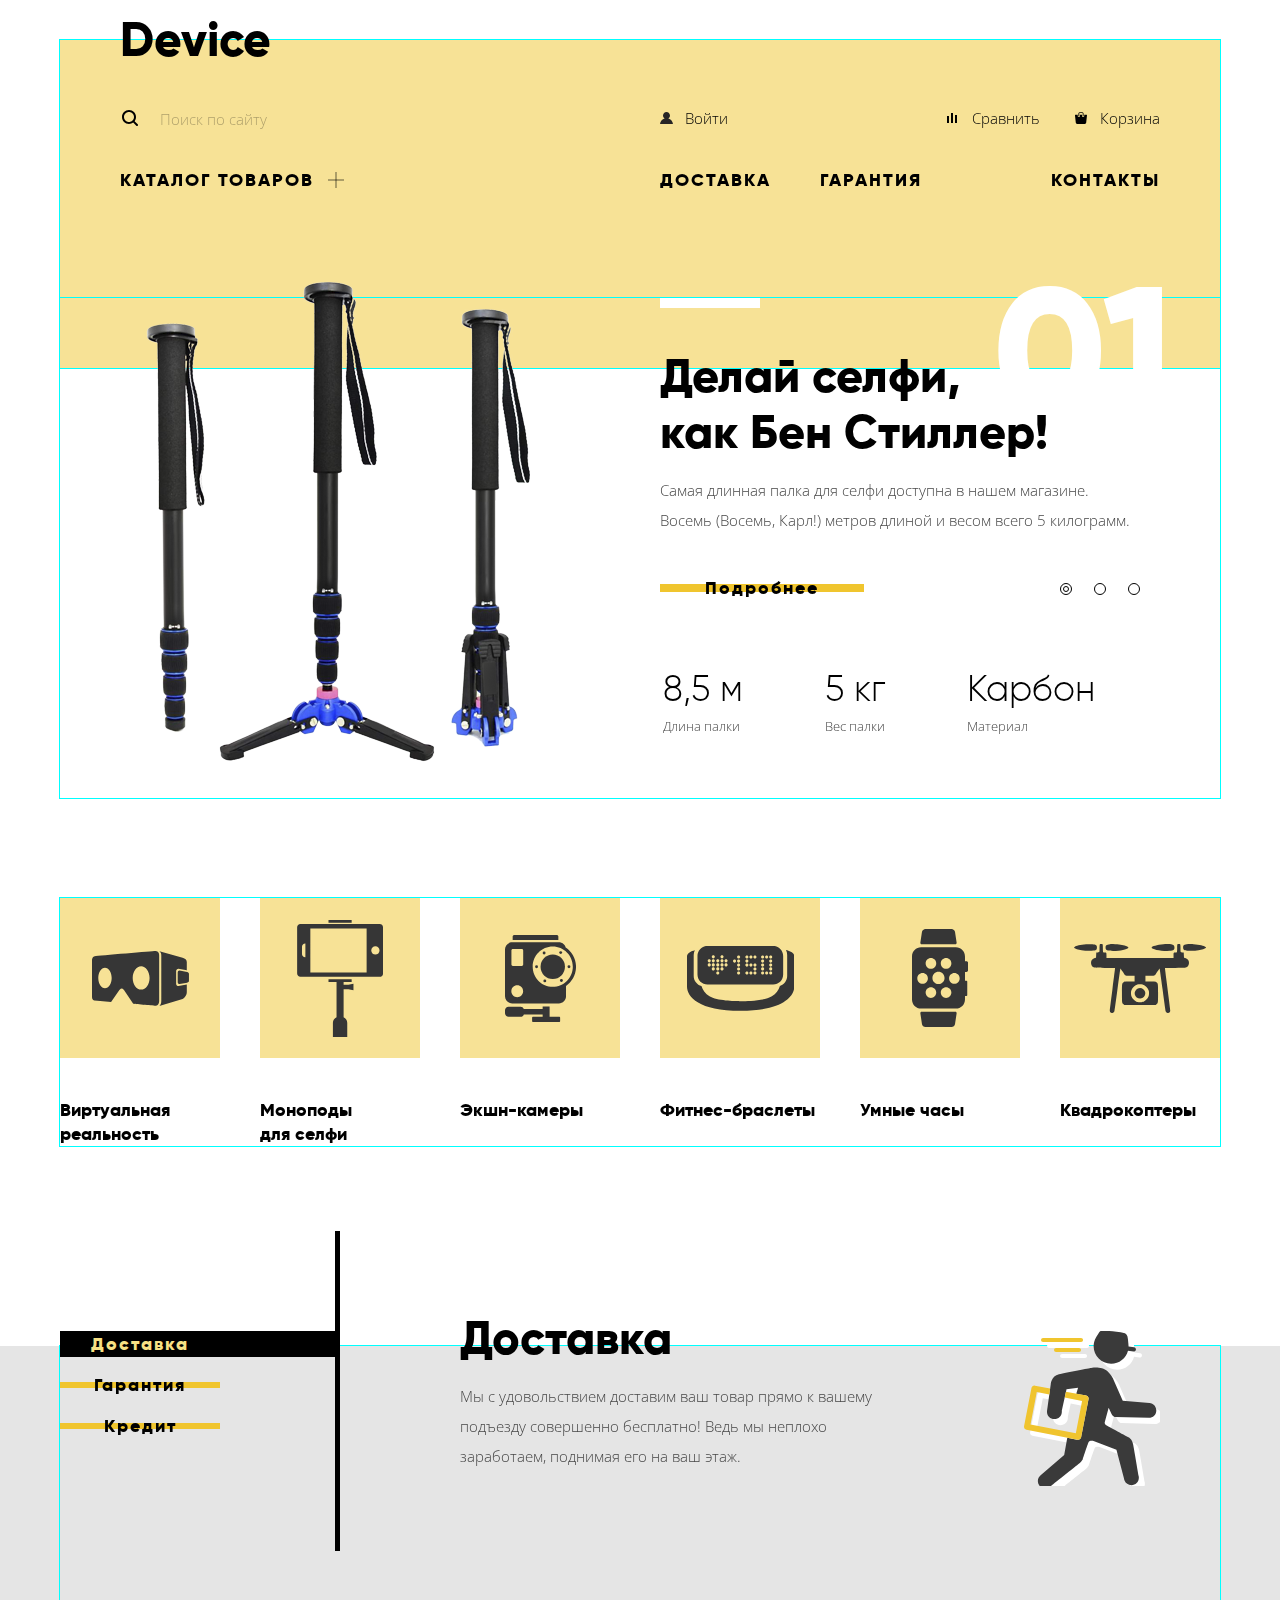
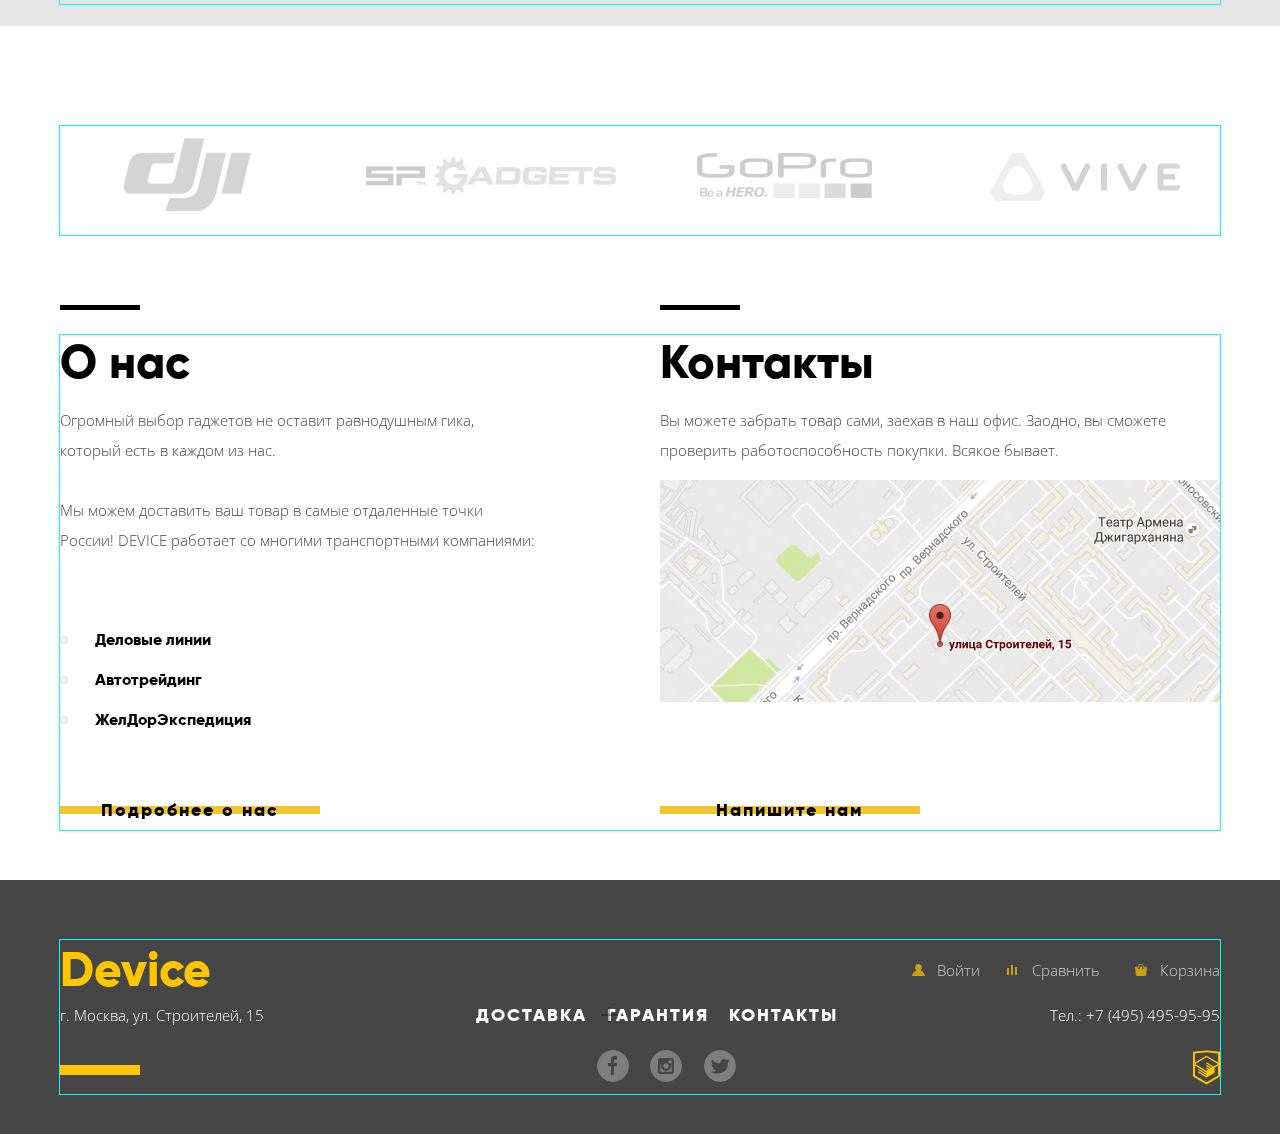
==== commit be465e55: "Декоративные элементы на странице каталога" ====
--- a/index.html
+++ b/index.html
@@ -20,14 +20,16 @@
   			</form>
   			<ul class="user-actions-list in-header">
   				<li class="user-actions-item">
-  					<ul class="user-login-list">
-  						<li class="user-login-item">
-  							<a class="user-name"></a>
-  						</li>
-  						<li class="user-login-item">
-  							<a href="#" class="user-login">Войти</a>
-  						</li>
-  					</ul>
+  					<a href="#" class="user-login">
+ 							<ul class="user-login-list">
+  							<li class="user-login-item">
+  								<span class="user-name"></span>
+  							</li>
+  							<li class="user-login-item">
+  								<span class="user-in">Войти</span>
+  							</li>
+  						</ul>
+  					</a>
   				</li>
   				<li class="user-actions-item">
   					<a href="#" class="user-compare">Сравнить</a>
@@ -323,13 +325,13 @@
      			<p class="logo in-footer"><a>Device</a></p>
      			<ul class="user-actions-list in-footer">
   					<li class="user-actions-item">
-  					<a href="#">Войти</a>
+  					<a class="user-login" href="#">Войти</a>
   				</li>
   					<li class="user-actions-item">
-  					<a href="#">Сравнить</a>
+  					<a class="user-compare" href="#">Сравнить</a>
   				</li>
   					<li class="user-actions-item">
-  					<a href="#">Корзина</a>
+  					<a class="user-cart" href="#">Корзина</a>
   				</li>
   				</ul>
 				</section>
--- a/css/style.css
+++ b/css/style.css
@@ -184,12 +184,24 @@
 	color: #000000;
 }
 
-.user-actions-list .user-logout {
+.user-login-item .user-out {
 	color: rgba(0, 0, 0, 0.3);
+	padding-left: 10px;
+}
+
+.user-out:hover,
+.user-out:focus {
+	color: rgba(0, 0, 0, 0.6);
+}
+
+.user-out:active {
+	color: rgba(0, 0, 0, 0.1);
 }
 
 .user-actions-item {
 	text-align: right;
+	display: inline-block;
+	font-size: 15px;
 }
 
 .main-navigation-list a {
@@ -417,6 +429,7 @@
 	line-height: 20px;
 	color: #000000;
 	letter-spacing: 2px;
+	text-transform: uppercase;
 }
 
 .range-name,
@@ -432,6 +445,8 @@
 .filter-color,
 .filter-bluetooth {
 	border: none;
+	margin: 0;
+	padding: 0;
 }
 
 .filter-color-list,
@@ -446,13 +461,19 @@
 	font-size: 14px;
 	line-height: 40px;
 	color: #000000;
+	padding-left: 40px;
+	cursor: pointer;
+	padding-top: 5px;
+	padding-bottom: 5px;
 }
 
 .filter-btn {
 	font-size: 18px;
-	line-height: 24px;
+	line-height: 40px;
 	letter-spacing: 2px;
 	font-weight: 900;
+	width: 200px;
+	cursor: pointer;
 }
 
 /*  1.4.3 Базовая стилизация сортировки*/
@@ -721,6 +742,8 @@
 
 .main-header {
 	margin-top: 40px;
+	margin-bottom: 20px;
+	padding-bottom: 170px;
 	display: -webkit-box;
 	display: -ms-flexbox;
 	display: flex;
@@ -733,6 +756,10 @@
 	align-items: stretch;
 }
 
+.inner-page .main-header {
+	padding-bottom: 50px;
+}
+
 .main-content {
 	position: relative;
 	z-index: -1;
@@ -762,9 +789,7 @@
 
 .user-actions-list {
 	width: 500px;
-	display: -webkit-box;
-	display: -ms-flexbox;
-	display: flex;
+	font-size: 0;
 }
 
 .in-header .user-actions-item {
@@ -772,9 +797,8 @@
 }
 
 .in-header .user-actions-item:first-child {
-	-webkit-box-flex: 1;
-	-ms-flex-positive: 1;
-	flex-grow: 1;
+	width: 260px;
+	text-align: left;
 }
 
 .user-login-list {
@@ -791,6 +815,7 @@
 
 .in-header .main-navigation-item:nth-child(1) {
 	width: 540px;
+	position: relative;
 }
 
 .in-header .main-navigation-item:nth-child(2) {
@@ -827,13 +852,13 @@
 	display: -webkit-box;
 	display: -ms-flexbox;
 	display: flex;
-	position: relative;
+	position: absolute;
 	z-index: 1;
 	background-color: #f7e296;
 	width: 1160px;
 	margin-left: -60px;
 	padding-left: 60px;
-	padding-bottom: 40px;
+	padding-bottom: 60px;
 }
 
 /*  2.3 Сетка основного содержимого главной страницы*/
@@ -1053,15 +1078,13 @@
 }
 
 .breadcrumbs {
-	outline: 1px solid red;
-	width: 400px;
-	display: -webkit-box;
-	display: -ms-flexbox;
-	display: flex;
-	-webkit-box-pack: justify;
-	-ms-flex-pack: justify;
-	justify-content: space-between;
 	margin-bottom: 40px;
+}
+
+.breadcrumbs li {
+	display: inline-block;
+	vertical-align: top;
+	padding-right: 40px;
 }
 
 /*  2.4.2 Сетка фильтра*/
@@ -1083,7 +1106,6 @@
 
 .filter {
 	width: 270px;
-	outline: 1px solid red;
 	display: -webkit-box;
 	display: -ms-flexbox;
 	display: flex;
@@ -1103,7 +1125,6 @@
 .range-filter {
 	position: relative;
 	width: 200px;
-	outline: 1px solid red;
 	margin-bottom: 50px;
 }
 
@@ -1116,21 +1137,16 @@
 .filter-color,
 .filter-bluetooth {
 	position: relative;
-	outline: 1px solid red;
+	width: 200px;
 	margin-bottom: 30px;
 }
 
-.filter-color-option,
-.filter-bluetooth-option {
-	padding-left: 30px;
-}
 
 /*  2.4.3 Сетка сортировки и каталога*/
 
 .catalog {
-	margin-top: 100px;
+	margin-top: 140px;
 	width: 760px;
-	outline: 1px solid blue;
 }
 
 .sort {
@@ -1141,6 +1157,7 @@
 }
 
 .sort > .container {
+	min-height: 70px;
 	display: -webkit-box;
 	display: -ms-flexbox;
 	display: flex;
@@ -1154,24 +1171,28 @@
 
 .sort h2 {
 	margin: 0;
-	padding: 0;
-	outline: 1px solid red;
+	margin-left: 340px;
+	padding: 0;
 }
 
 .sort-list {
-	display: -webkit-box;
-	display: -ms-flexbox;
-	display: flex;
-	width: 300px;
-	outline: 1px solid red;
 	margin-left: 60px;
+}
+
+.sort-item {
+	display: inline-block;
+	margin-right: 30px;
+	vertical-align: top;
+}
+
+.sort-item:last-child {
+	margin-right: 0;
 }
 
 .sort-controls {
 	width: 60px;
-	outline: 1px solid red;
 	margin-right: -60px;
-	margin-left: 220px;
+	margin-left: auto;
 }
 
 .sort-and-catalog {
@@ -1192,7 +1213,6 @@
 
 .catalog-item {
 	width: 360px;
-	outline: 1px solid pink;
 	display: -webkit-box;
 	display: -ms-flexbox;
 	display: flex;
@@ -1217,13 +1237,27 @@
 	-webkit-box-pack: justify;
 	-ms-flex-pack: justify;
 	justify-content: space-between;
+	align-items: flex-start;
 }
 
 .catalog-item-info h3 {
 	margin: 0;
 	padding: 0;
-	outline: 1px solid red;
 	margin-bottom: auto;
+}
+
+.catalog-item-info a {
+	display: block;
+	color: #000000;
+}
+
+.catalog-item-info a:hover,
+.catalog-item-info a:focus {
+	opacity: 0.6;
+}
+
+.catalog-item-info a:active {
+	opacity: 0.3;
 }
 
 .catalog-item:nth-child(2n) h3 {
@@ -1231,18 +1265,11 @@
 }
 
 .pagination {
-	display: -webkit-box;
-	display: -ms-flexbox;
-	display: flex;
-	-webkit-box-pack: justify;
-	-ms-flex-pack: justify;
-	justify-content: space-between;
-}
-
-.pagination-list {
-	display: -webkit-box;
-	display: -ms-flexbox;
-	display: flex;
+	text-align: center;
+}
+
+.pagination-item {
+	display: inline-block;
 }
 
 /*  2.5 Сетка подвала */
@@ -1445,23 +1472,49 @@
 
 /*  3.1.2 Декоративные элементы блока пользователя */
 
-.user-login,
-.user-compare,
-.user-cart {
+.user-login-item {
+	display: inline-block;
+	vertical-align: top;
+}
+
+.user-actions-item a {
+	display: inline-block;
+	vertical-align: top;
 	padding-left: 25px;
-	background-repeat: no-repeat;
-	background-position: left center;
-}
-
-.user-login {
+	position: relative;
+}
+
+.user-login::before,
+.user-compare::before,
+.user-cart::before {
+	content: "";
+	position: absolute;
+}
+
+.user-login::before {
+	left: 0px;
+	top: 50%;
+	transform: translateY(-50%);
+	width: 13px;
+	height: 12px;
 	background-image: url(../img/user-block-login.svg);
 }
 
-.user-compare {
+.user-compare::before {
+	left: 0px;
+	top: 50%;
+	transform: translateY(-50%);
+	width: 10px;
+	height: 10px;
 	background-image: url(../img/user-block-compare.svg);
 }
 
-.user-cart {
+.user-cart::before {
+	left: 0px;
+	top: 50%;
+	transform: translateY(-50%);
+	width: 12px;
+	height: 12px;
 	background-image: url(../img/user-block-cart.svg);
 }
 
@@ -1470,13 +1523,22 @@
 .user-compare:hover,
 .user-compare:focus,
 .user-cart:hover,
-.user-cart:focus {
+.user-cart:focus,
+.user-login:hover::before,
+.user-compare:hover::before,
+.user-cart:hover::before,
+.user-login:focus::before,
+.user-compare:focus::before,
+.user-cart:focus::before {
 	opacity: 0.6;
 }
 
 .user-login:active,
 .user-compare:active,
-.user-cart:active {
+.user-cart:active,
+.user-login:active::before,
+.user-compare:active::before,
+.user-cart:active::before {
 	opacity: 0.3;
 }
 
@@ -1505,13 +1567,16 @@
 }
 
 
-
 .secondary-menu-container {
-	opacity: 0;
-}
-
-.main-navigation-item:first-child:hover > .secondary-menu-container {
-	opacity: 1;
+	/*opacity: 0;*/
+	display: none;
+}
+
+.main-navigation-item:first-child:hover > .secondary-menu-container,
+.main-navigation-item:first-child > a:focus ~ .secondary-menu-container,
+.secondary-checkbox:checked + .secondary-menu-container {
+	/*opacity: 1;*/
+	display: flex;
 }
 
 /*  3.2 Декоративные элементы основного содержимого главной страницы */
@@ -1799,32 +1864,69 @@
 
 /*  3.3 Декоративные элементы подвала */
 
-.in-footer .user-actions-item a {
+.in-footer .user-login,
+.in-footer .user-compare,
+.in-footer .user-cart {
 	padding-left: 25px;
 	background-repeat: no-repeat;
 	background-position: left center;
 	opacity: 0.7;
 }
 
-.in-footer .user-actions-item a:hover,
-.in-footer .user-actions-item a:focus {
+.in-footer .user-login:hover,
+.in-footer .user-compare:hover,
+.in-footer .user-cart:hover,
+.in-footer .user-login:focus,
+.in-footer .user-compare:focus,
+.in-footer .user-cart:focus {
 	opacity: 1;
 }
 
-.in-footer .user-actions-item a:active {
+.in-footer .user-login::before,
+.in-footer .user-compare::before,
+.in-footer .user-cart::before {
+	content: "";
+	position: absolute;
+	left: 0px;
+	top: 50%;
+	transform: translateY(-50%);
+	opacity: 1;
+}
+
+.in-footer .user-login::before {
+	width: 13px;
+	height: 12px;
+	background-image: url(../img/user-block-login-footer.svg);
+}
+
+.in-footer .user-compare::before {
+	width: 10px;
+	height: 10px;
+	background-image: url(../img/user-block-compare-footer.svg);
+}
+
+.in-footer .user-cart::before {
+	width: 12px;
+	height: 12px;
+	background-image: url(../img/user-block-cart-footer.svg);
+}
+
+.in-footer .user-login:hover::before,
+.in-footer .user-compare:hover::before,
+.in-footer .user-cart:hover::before,
+.in-footer .user-login:focus::before,
+.in-footer .user-compare:focus::before,
+.in-footer .user-cart:focus::before {
+	opacity: 0.6;
+}
+
+.in-footer .user-login:active,
+.in-footer .user-compare:active,
+.in-footer .user-cart:active,
+.in-footer .user-login:active::before,
+.in-footer .user-compare:active::before,
+.in-footer .user-cart:active::before {
 	opacity: 0.3;
-}
-
-.in-footer .user-actions-item:nth-child(1) a {
-	background-image: url(../img/user-block-login-footer.svg);
-}
-
-.in-footer .user-actions-item:nth-child(2) a {
-	background-image: url(../img/user-block-compare-footer.svg);
-}
-
-.in-footer .user-actions-item:nth-child(3) a {
-	background-image: url(../img/user-block-cart-footer.svg);
 }
 
 .social-btn {
@@ -1867,7 +1969,33 @@
 	opacity: 0.3;
 }
 
-
+/*  3.4 Декоративные элементы страницы каталога  */
+
+/*  3.4.1 Хлебные крошки*/
+
+.breadcrumbs li {
+	position: relative;
+}
+
+.breadcrumbs li:not(:last-child)::before,
+.breadcrumbs li:not(:last-child)::after {
+	position: absolute;
+	right: 17px;
+	content: "";
+	width: 1px;
+	height: 6px;
+	background-color: #000000;
+}
+
+.breadcrumbs li::after {
+	transform: rotate(45deg);
+	top: 18px;
+}
+
+.breadcrumbs li::before {
+	transform: rotate(-45deg);
+	top: 14px;
+}
 
 /*  3.4.2 Фильтр цены на странице каталога*/
 
@@ -1941,6 +2069,165 @@
 	background-color: #000000;
 }
 
+/* 3.4.3 Фильтр цвета и Bluetooth */
+
+.filter-color-option,
+.filter-bluetooth {
+	position: relative;
+}
+
+.filter-color label {
+	background-image: url(../img/checkbox-off.svg);
+	background-repeat: no-repeat;
+	background-position: left center;
+}
+
+.filter-color input[type="checkbox"]:checked + label {
+	background-image: url(../img/checkbox-on.svg);
+}
+
+.filter-bluetooth label {
+	background-image: url(../img/radio-off.svg);
+	background-repeat: no-repeat;
+	background-position: left center;
+}
+
+.filter-bluetooth input[type="radio"]:checked + label {
+	background-image: url(../img/radio-on.svg);
+}
+
+.filter-color input[type="checkbox"]:focus + label,
+.filter-bluetooth input[type="radio"]:focus + label {
+	opacity: 0.6;
+}
+
+.filter-color input[type="checkbox"]:active + label,
+.filter-bluetooth input[type="radio"]:active + label {
+	opacity: 1;
+}
+
+.filter-form label:hover {
+	opacity: 0.6;
+}
+
+.filter-form label:active {
+	opacity: 1;
+}
+
+
+/* 3.4.4 Сортировка */
+
+.sort-controls {
+	text-align: right;
+}
+
+.sort-controls-item {
+	display: inline-block;
+	vertical-align: middle;
+	margin-left: 10px;
+}
+
+.sort-up,
+.sort-down {
+	display: block;
+	width: 0; 
+	height: 0;
+	border-left: 5px solid transparent;
+	border-right: 5px solid transparent;
+	border-bottom: 10px solid rgba(0, 0, 0, 0.2);
+}
+
+.sort-down {
+	transform: rotate(180deg);
+	border-bottom: 10px solid rgba(0, 0, 0, 1);
+}
+
+/*  3.4.5 Каталог */
+
+.catalog-item-picture {
+	position: relative;
+}
+
+.catalog-item-hover {
+	z-index: -1;
+	margin: 0;
+	padding: 0;
+	position: absolute;
+	top: 0;
+	left: 0;
+	right: 0;
+	bottom: 0;
+	background-color: rgba(238, 238, 238, 0.7);
+	text-align: center;
+}
+
+.catalog-item-hover a {
+	display: inline-block;
+	width: 200px;
+}
+
+.catalog-item-btn {
+	margin-top: 50%;
+}
+
+.catalog-item:hover .catalog-item-hover {
+	z-index: 1;
+}
+
+.catalog-item-new .catalog-item-picture::after {
+	content: "new";
+	position: absolute;
+	font-family: "Gilroy", "Arial", sans-serif;
+	font-weight: 900;
+	font-size: 14px;
+	line-height: 61px;
+	text-transform: uppercase;
+	color: rgba(0, 0, 0, 0.2);
+	text-align: center;
+	top: 29px;
+	right: 27px;
+	width: 60px;
+	height: 61px;
+	background-color: transparent;
+	border-radius: 50%;
+	border: 2px solid rgba(0, 0, 0, 0.1);
+}
+
+.pagination {
+	position: relative;
+	min-height: 70px;
+}
+
+.pagination-btn {
+	position: absolute;
+	top: 0;
+	padding: 25px 30px;
+	cursor: pointer;
+}
+
+.pagination-btn.disabled,
+.pagination-btn.disabled:hover,
+.pagination-btn.disabled:focus,
+.pagination-btn.disabled:active {
+	background-color: transparent;
+	color: rgba(0, 0, 0, 0.2);
+	cursor: default;
+}
+
+.pagination-btn-prev {
+	left: 0;
+}
+
+.pagination-btn-next {
+	right: 0;
+}
+
+.pagination-item a {
+	display: inline-block;
+	padding: 25px 12px;
+}
+
+
 /*  3.5 Декоративные элементы формы обратной связи */
 
 .modal {
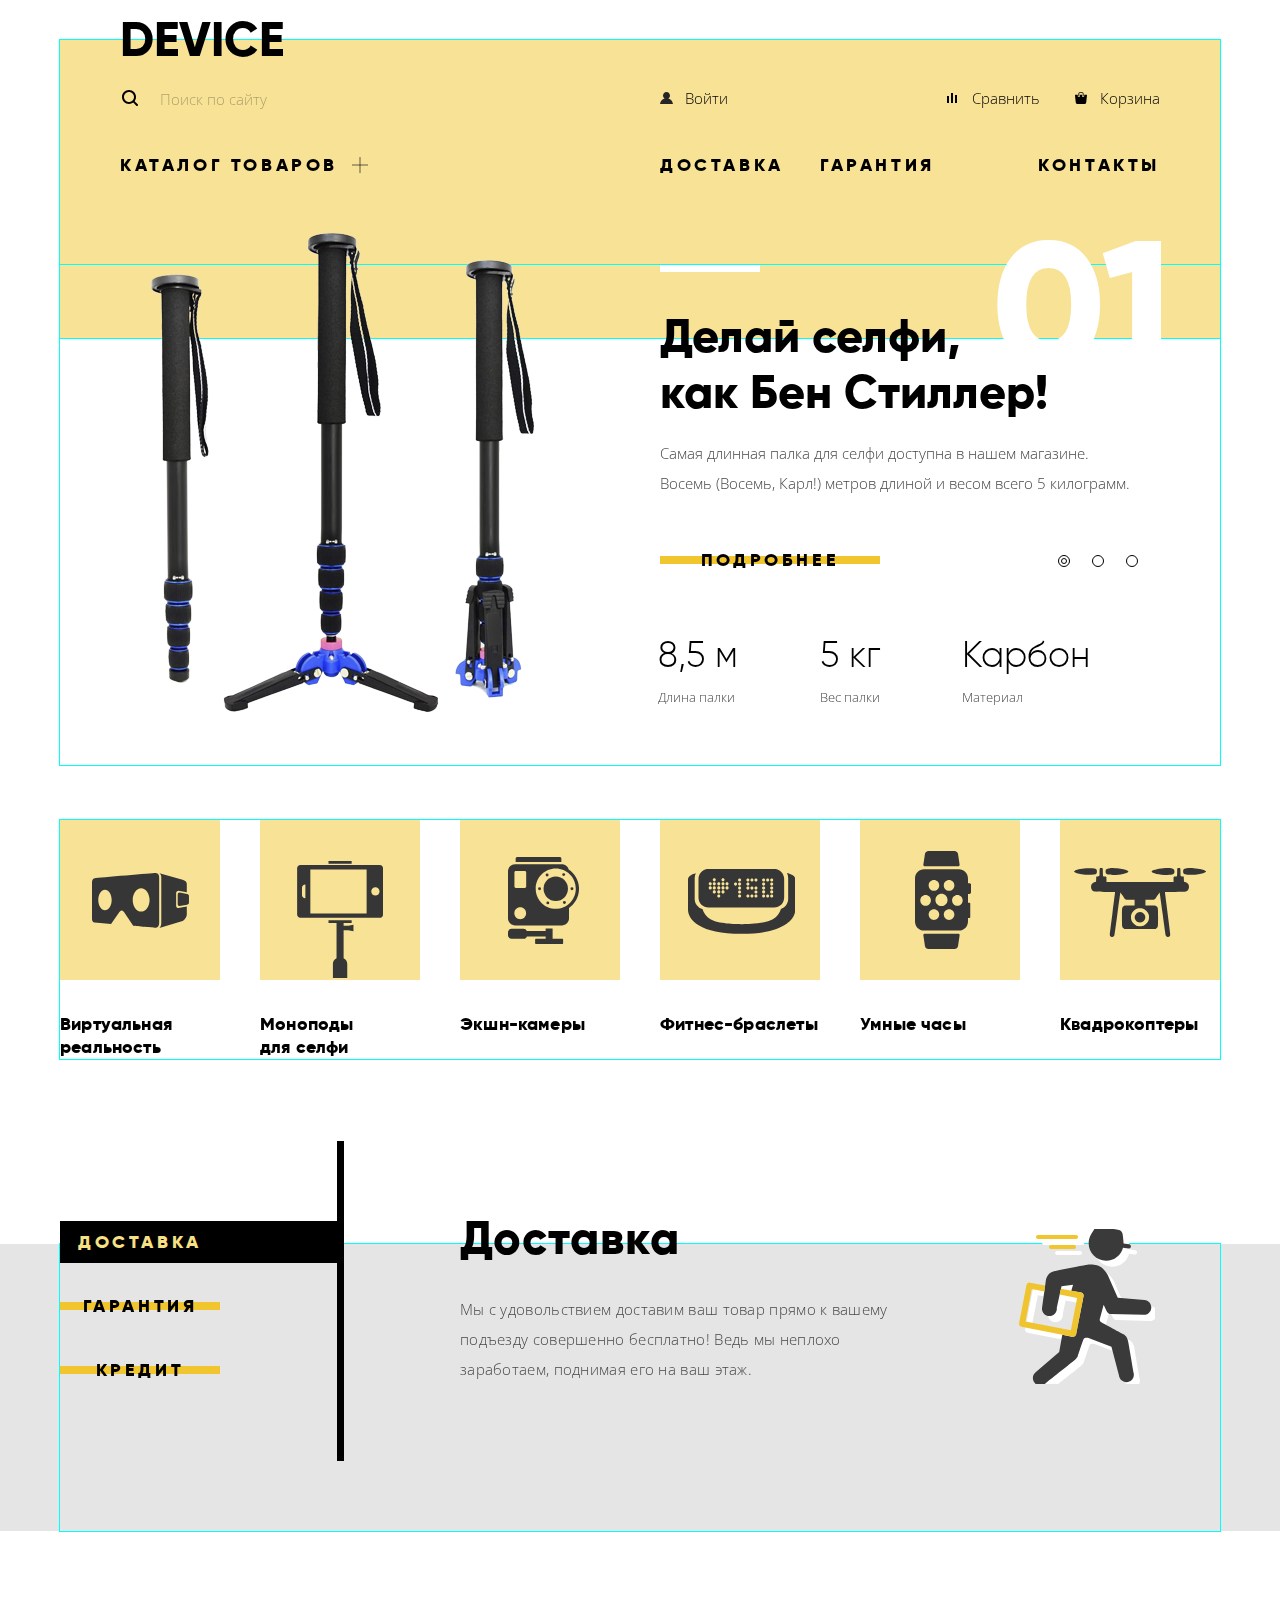
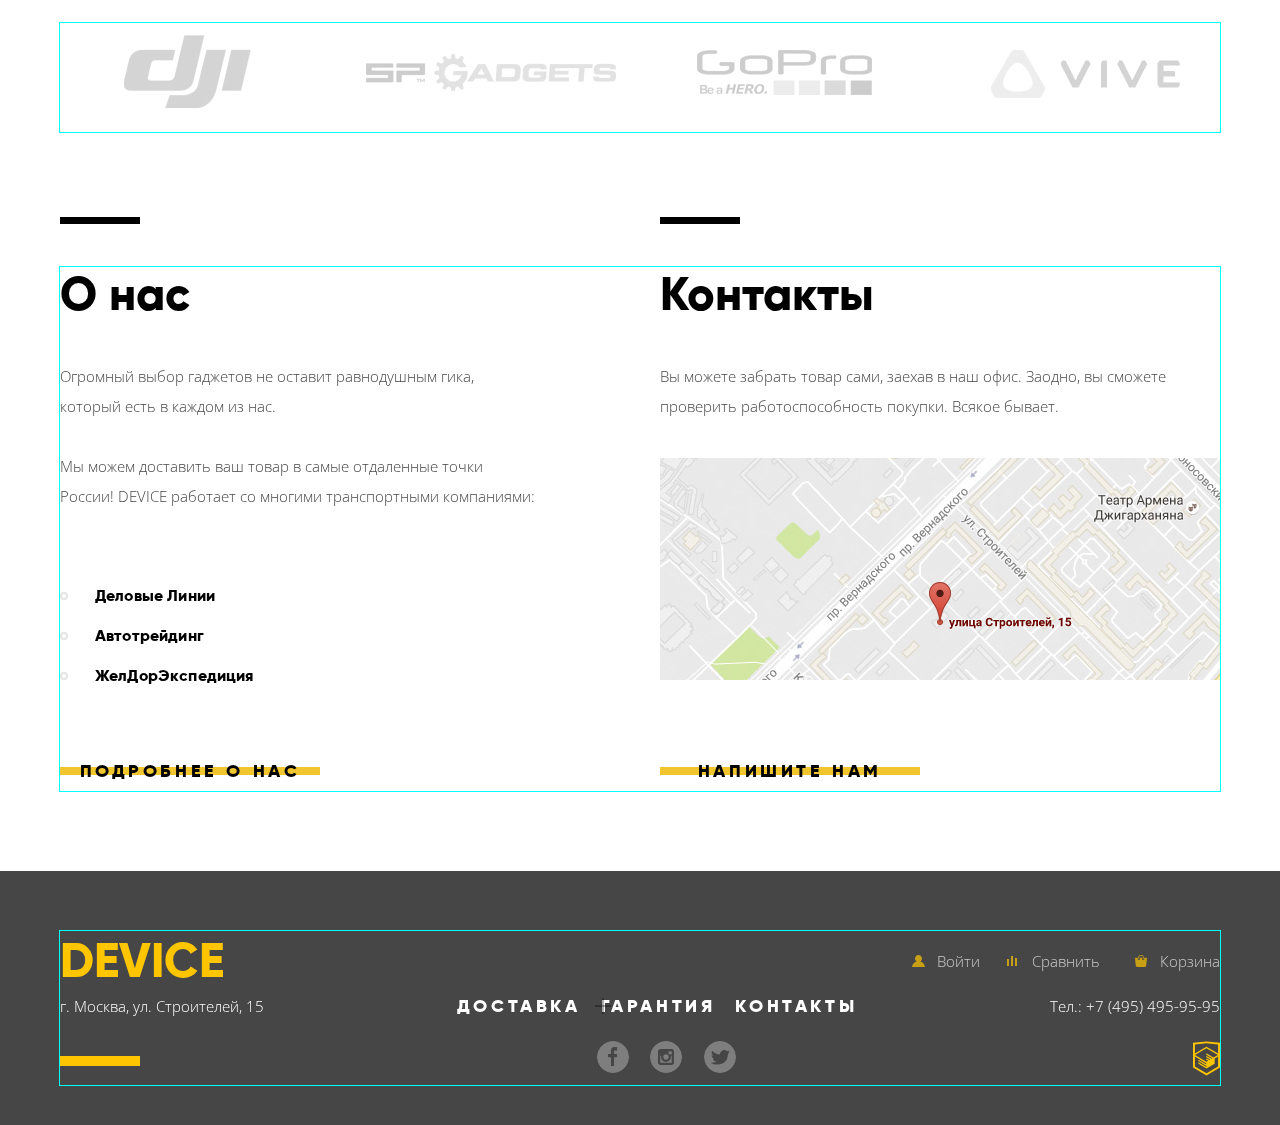
==== commit 8fe1c364: "Пиксель-перфект главной страницы" ====
--- a/index.html
+++ b/index.html
@@ -276,7 +276,7 @@
   				<p class="about-us-description">Огромный выбор гаджетов не оставит равнодушным гика, который есть в каждом из нас.</p>
   				<p class="about-us-description">Мы можем доставить ваш товар в самые отдаленные точки России! DEVICE работает со многими транспортными компаниями:</p>
   				<ul class="delivery-list">
-  					<li class="delivery-item">Деловые линии</li>
+  					<li class="delivery-item">Деловые Линии</li>
   					<li class="delivery-item">Автотрейдинг</li>
   					<li class="delivery-item">ЖелДорЭкспедиция</li>
   				</ul>
--- a/css/style.css
+++ b/css/style.css
@@ -64,7 +64,8 @@
 	font-weight: 900;
 	font-size: 18px;
 	line-height: 40px;
-	letter-spacing: 2px;
+	letter-spacing: 0.2em;
+	text-transform: uppercase;
 	
 	text-align: center;
 	color: rgba(0, 0, 0, 1);
@@ -99,6 +100,7 @@
 .logo {
 	margin: 0;
 	padding: 0;
+	text-transform: uppercase;
 }
 
 .logo a {
@@ -223,7 +225,7 @@
 	font-weight: 900;
 	font-size: 18px;
 	line-height: 24px;
-	letter-spacing: 2px;
+	letter-spacing: 0.2em;
 }
 
 /*  1.3 Базовая стилизация основного содержимого главной страницы*/
@@ -249,7 +251,7 @@
 	font-weight: 900;
 	font-size: 18px;
 	line-height: 40px;
-	letter-spacing: 2px;
+	letter-spacing: 0.2em;
 }
 
 .slide-info-table thead {
@@ -279,8 +281,9 @@
 	font-family: "Gilroy", "Arial", sans-serif;
 	font-weight: 900;
 	font-size: 18px;
-	line-height: 24px;
+	line-height: 23px;
 	color: #000000;
+	letter-spacing: 0.01em;
 }
 
 .product-image {
@@ -318,8 +321,8 @@
 	font-family: "Gilroy", "Arial", sans-serif;
 	font-weight: 900;
 	font-size: 18px;
-	line-height: 24px;
-	letter-spacing: 2px;
+	line-height: 40px;
+	letter-spacing: 0.2em;
 	cursor: pointer;
 }
 
@@ -332,6 +335,7 @@
 	background-image: none;
 	color: #f7e184;
 	cursor: default;
+	line-height: 40px;
 }
 
 .service-title {
@@ -340,6 +344,7 @@
 	font-size: 47px;
 	line-height: 55px;
 	color: #000000;
+	letter-spacing: 0.02em;
 }
 
 /*  1.3.4 Базовая стилизация галереи брэндов */
@@ -360,6 +365,7 @@
 .contacts-title {
 	margin: 0;
 	padding: 0;
+	margin-bottom: 39px;
 	font-family: "Gilroy", "Arial", sans-serif;
 	font-weight: 900;
 	font-size: 47px;
@@ -379,6 +385,7 @@
 	font-size: 16px;
 	line-height: 40px;
 	color: #000000;
+	letter-spacing: 0.01em;
 }
 
 /*  1.4 Базовая стилизация основного содержимого внутренних страниц*/
@@ -428,7 +435,7 @@
 	font-size: 16px;
 	line-height: 20px;
 	color: #000000;
-	letter-spacing: 2px;
+	letter-spacing: 0.2em;
 	text-transform: uppercase;
 }
 
@@ -470,7 +477,7 @@
 .filter-btn {
 	font-size: 18px;
 	line-height: 40px;
-	letter-spacing: 2px;
+	letter-spacing: 0.2em;
 	font-weight: 900;
 	width: 200px;
 	cursor: pointer;
@@ -603,7 +610,7 @@
 	font-size: 16px;
 	line-height: 20px;
 	color: rgba(0, 0, 0, 1);
-	letter-spacing: 2px;
+	letter-spacing: 0.2em;
 }
 
 .pagination-btn:hover,
@@ -743,7 +750,7 @@
 .main-header {
 	margin-top: 40px;
 	margin-bottom: 20px;
-	padding-bottom: 170px;
+	padding-bottom: 155px;
 	display: -webkit-box;
 	display: -ms-flexbox;
 	display: flex;
@@ -771,13 +778,14 @@
 }
 
 .main-header-user {
+	margin-top: -20px;
 	display: -webkit-box;
 	display: -ms-flexbox;
 	display: flex;
 	-webkit-box-pack: justify;
 	-ms-flex-pack: justify;
 	justify-content: space-between;
-	margin-bottom: 20px;
+	margin-bottom: 25px;
 	-webkit-box-align: start;
 	-ms-flex-align: start;
 	align-items: flex-start;
@@ -858,7 +866,7 @@
 	width: 1160px;
 	margin-left: -60px;
 	padding-left: 60px;
-	padding-bottom: 60px;
+	padding-bottom: 50px;
 }
 
 /*  2.3 Сетка основного содержимого главной страницы*/
@@ -866,7 +874,7 @@
 
 .promo-slider {
 	position: relative;
-	margin-bottom: 100px;
+	margin-bottom: 55px;
 }
 
 .promo-slides-item {
@@ -883,8 +891,8 @@
 
 .promo-slides-item:nth-child(1) .slide-image {
 	width: 384px;
-	margin-right: 130px;
-	margin-top: -20px;
+	margin-right: 126px;
+	margin-top: -36px;
 }
 
 .promo-slides-item:nth-child(2) .slide-image {
@@ -914,22 +922,17 @@
 	width: 500px;
 }
 
-.slider-controls {
-	width: 80px;
-	display: -webkit-box;
-	display: -ms-flexbox;
-	display: flex;
-	-webkit-box-pack: justify;
-	-ms-flex-pack: justify;
-	justify-content: space-between;
-	-ms-flex-item-align: end;
-	align-self: flex-end;
-}
+.slider-controls li {
+	display: inline-block;
+	margin-left: 18px;
+}
+
+
 
 /*  2.3.2 Сетка галереи продуктов  */
 
 .product-gallery {
-	margin-bottom: 200px;
+	margin-bottom: 185px;
 }
 
 .product-list {
@@ -955,7 +958,7 @@
 .product-image {
 	width: 160px;
 	height: 160px;
-	margin-bottom: 40px;
+	margin-bottom: 33px;
 	display: -webkit-box;
 	display: -ms-flexbox;
 	display: flex;
@@ -967,13 +970,78 @@
 	align-items: center;
 }
 
+.product-item:nth-child(2) .product-image {
+	-webkit-box-align: end;
+	-ms-flex-align: end;
+	align-items: flex-end;
+}
+
+.product-item:nth-child(2) img {
+	margin-bottom: 2px;
+}
+
+.product-item:nth-child(3) img {
+	margin-left: 7px;
+	margin-top: 1px;
+}
+
+.product-item:nth-child(4) img {
+	margin-left: 2px;
+	margin-top: 3px;
+}
+
+.product-item:nth-child(5) img {
+	margin-left: 5px;
+}
+
+.product-item:nth-child(6) img {
+	margin-top: 4px;
+}
+
 /*  2.3.3 Сетка слайдера сервисов  */
 
 .services {
-	margin-bottom: 100px;
+	margin-bottom: 92px;
 }
 
 .services .container {
+	display: -webkit-box;
+	display: -ms-flexbox;
+	display: flex;
+	-webkit-box-pack: start;
+	-ms-flex-pack: start;
+	justify-content: flex-start;
+}
+
+.service-buttons {
+	width: 280px;
+	margin-left: -60px;
+	margin-right: 120px;
+}
+
+.service-list {
+	width: 695px;
+}
+
+.service-item {
+	padding-right: 265px;
+}
+
+.service-title,
+.service-description {
+	margin: 0;
+	padding: 0;
+}
+
+/*  2.3.4 Сетка галереи брэндов */
+
+.brand-gallery {
+	margin-bottom: 135px;
+}
+
+.brand-list {
+	margin-left: -60px;
+	margin-right: -60px;
 	display: -webkit-box;
 	display: -ms-flexbox;
 	display: flex;
@@ -982,41 +1050,6 @@
 	justify-content: space-between;
 }
 
-.service-buttons {
-	width: 280px;
-	margin-left: -60px;
-}
-
-.service-list {
-	width: 700px;
-}
-
-.service-item {
-	padding-right: 280px;
-}
-
-.service-title {
-	margin: 0;
-	padding: 0;
-}
-
-/*  2.3.4 Сетка галереи брэндов */
-
-.brand-gallery {
-	margin-bottom: 100px;
-}
-
-.brand-list {
-	margin-left: -60px;
-	margin-right: -60px;
-	display: -webkit-box;
-	display: -ms-flexbox;
-	display: flex;
-	-webkit-box-pack: justify;
-	-ms-flex-pack: justify;
-	justify-content: space-between;
-}
-
 .brand-item {
 	width: 260px;;
 }
@@ -1024,7 +1057,7 @@
 /*  2.3.5 Сутка блока О НАС и КОНТАКТЫ */
 
 .about-container {
-	margin-bottom: 50px;
+	margin-bottom: 80px;
 	display: -webkit-box;
 	display: -ms-flexbox;
 	display: flex;
@@ -1055,8 +1088,8 @@
 }
 
 .delivery-list {
-	margin-top: 50px;
-	margin-bottom: 50px;
+	margin-top: 35px;
+	margin-bottom: 55px;
 }
 
 .about-us-btn,
@@ -1237,6 +1270,8 @@
 	-webkit-box-pack: justify;
 	-ms-flex-pack: justify;
 	justify-content: space-between;
+	-webkit-box-align: start;
+	-ms-flex-align: start;
 	align-items: flex-start;
 }
 
@@ -1494,6 +1529,7 @@
 .user-login::before {
 	left: 0px;
 	top: 50%;
+	-webkit-transform: translateY(-50%);
 	transform: translateY(-50%);
 	width: 13px;
 	height: 12px;
@@ -1503,6 +1539,7 @@
 .user-compare::before {
 	left: 0px;
 	top: 50%;
+	-webkit-transform: translateY(-50%);
 	transform: translateY(-50%);
 	width: 10px;
 	height: 10px;
@@ -1512,6 +1549,7 @@
 .user-cart::before {
 	left: 0px;
 	top: 50%;
+	-webkit-transform: translateY(-50%);
 	transform: translateY(-50%);
 	width: 12px;
 	height: 12px;
@@ -1576,6 +1614,8 @@
 .main-navigation-item:first-child > a:focus ~ .secondary-menu-container,
 .secondary-checkbox:checked + .secondary-menu-container {
 	/*opacity: 1;*/
+	display: -webkit-box;
+	display: -ms-flexbox;
 	display: flex;
 }
 
@@ -1583,7 +1623,7 @@
 /*  3.2.1 Декоративные элементы промо-слайдера */
 
 .promo-slider {
-	margin-top: -90px;
+	margin-top: -93px;
 }
 
 .promo-slides-list {
@@ -1606,7 +1646,7 @@
 
 .slide-info {
 	position: relative;
-	padding-top: 50px;
+	padding-top: 43px;
 }
 
 .slide-info::before {
@@ -1614,15 +1654,15 @@
 	content: "";
 	background-color: #ffffff;
 	width: 100px;
-	height: 10px;
+	height: 7px;
 	left: 0;
 	top: 0;
 }
 
 .slide-info::after {
 	position: absolute;
-	top: -35px;
-	right: -15px;
+	top: -48px;
+	right: -14px;
 	content: "01";
 	font-family: "Gilroy", "Arial", sans-serif;
 	font-weight: 900;
@@ -1651,11 +1691,11 @@
 	-webkit-box-direction: reverse;
 	-ms-flex-direction: column-reverse;
 	flex-direction: column-reverse;
-}
-
-.slide-info-table thead,
+	margin-left: -5px;
+}
+
 .slide-info-table tbody {
-	width: 100%;
+	margin-bottom: 5px;
 }
 
 .slide-info-table td:nth-child(1) {
@@ -1693,13 +1733,14 @@
 }
 
 .slide-description {
-	margin-bottom: 130px;
+	margin-top: 18px;
+	margin-bottom: 133px;
 }
 
 .slider-controls {
 	position: absolute;
-	right: 80px;
-	top: 270px;
+	right: 82px;
+	top: 275px;
 }
 
 .promo-slides-item:nth-child(1) .slide-description {
@@ -1717,9 +1758,8 @@
 .slide-detail-btn {
 	position: absolute;
 	left: 0;
-	top: 270px;
-	padding-left: 45px;
-	padding-right: 45px;
+	top: 275px;
+	width: 220px;
 }
 
 .slide-detail-btn:hover,
@@ -1734,31 +1774,32 @@
 }
 
 /*  3.2.2 Декоративные элементы слайдера сервисов */
-.services {
-	min-height: 280px;
-}
+
 
 .service-buttons {
-	margin-top: -15px;
-	position: relative;
-	margin-bottom: 150px;
+	margin-top: -23px;
+	position: relative;
+	margin-bottom: 118px;
 }
 
 .service-buttons::before {
 	position: absolute;
 	content: "";
-	width: 5px;
+	width: 7px;
 	height: 320px;
 	background-color: #000000;
-	right: 0;
-	top: -100px;
+	right: -4px;
+	top: -80px;
 }
 
 .service-btn {
 	position: relative;
 	width: 160px;
-	margin-bottom: 15px;
 	outline: none;
+}
+
+.service-buttons li {
+	margin-bottom: 22px;
 }
 
 .service-btn-current::before,
@@ -1792,9 +1833,13 @@
 }
 
 .service-title {
-	margin-top: -20px;
-}
-
+	margin-top: -18px;
+}
+
+.service-description {
+	margin-top: 28px;
+	letter-spacing: 0.02em;
+}
 
 .service-item:nth-child(1) {
 	background-image: url(../img/services-delivery.svg);
@@ -1809,7 +1854,7 @@
 }
 
 .service-item {
-	background-position: top right;
+	background-position: right -1px;
 	background-repeat: no-repeat;
 }
 
@@ -1834,14 +1879,21 @@
 	position: absolute;
 	content: "";
 	width: 80px;
-	height: 5px;
+	height: 7px;
 	left: 0;
-	top: -30px;
+	top: -50px;
 	background-color: #000000;
 }
 
 .about-us-description {
 	width: 475px;
+	margin: 0;
+	margin-bottom: 30px;
+}
+
+.contacts-description {
+	margin: 0;
+	margin-bottom: 37px;
 }
 
 .delivery-item {
@@ -1889,6 +1941,7 @@
 	position: absolute;
 	left: 0px;
 	top: 50%;
+	-webkit-transform: translateY(-50%);
 	transform: translateY(-50%);
 	opacity: 1;
 }
@@ -1988,11 +2041,13 @@
 }
 
 .breadcrumbs li::after {
+	-webkit-transform: rotate(45deg);
 	transform: rotate(45deg);
 	top: 18px;
 }
 
 .breadcrumbs li::before {
+	-webkit-transform: rotate(-45deg);
 	transform: rotate(-45deg);
 	top: 14px;
 }
@@ -2138,6 +2193,7 @@
 }
 
 .sort-down {
+	-webkit-transform: rotate(180deg);
 	transform: rotate(180deg);
 	border-bottom: 10px solid rgba(0, 0, 0, 1);
 }
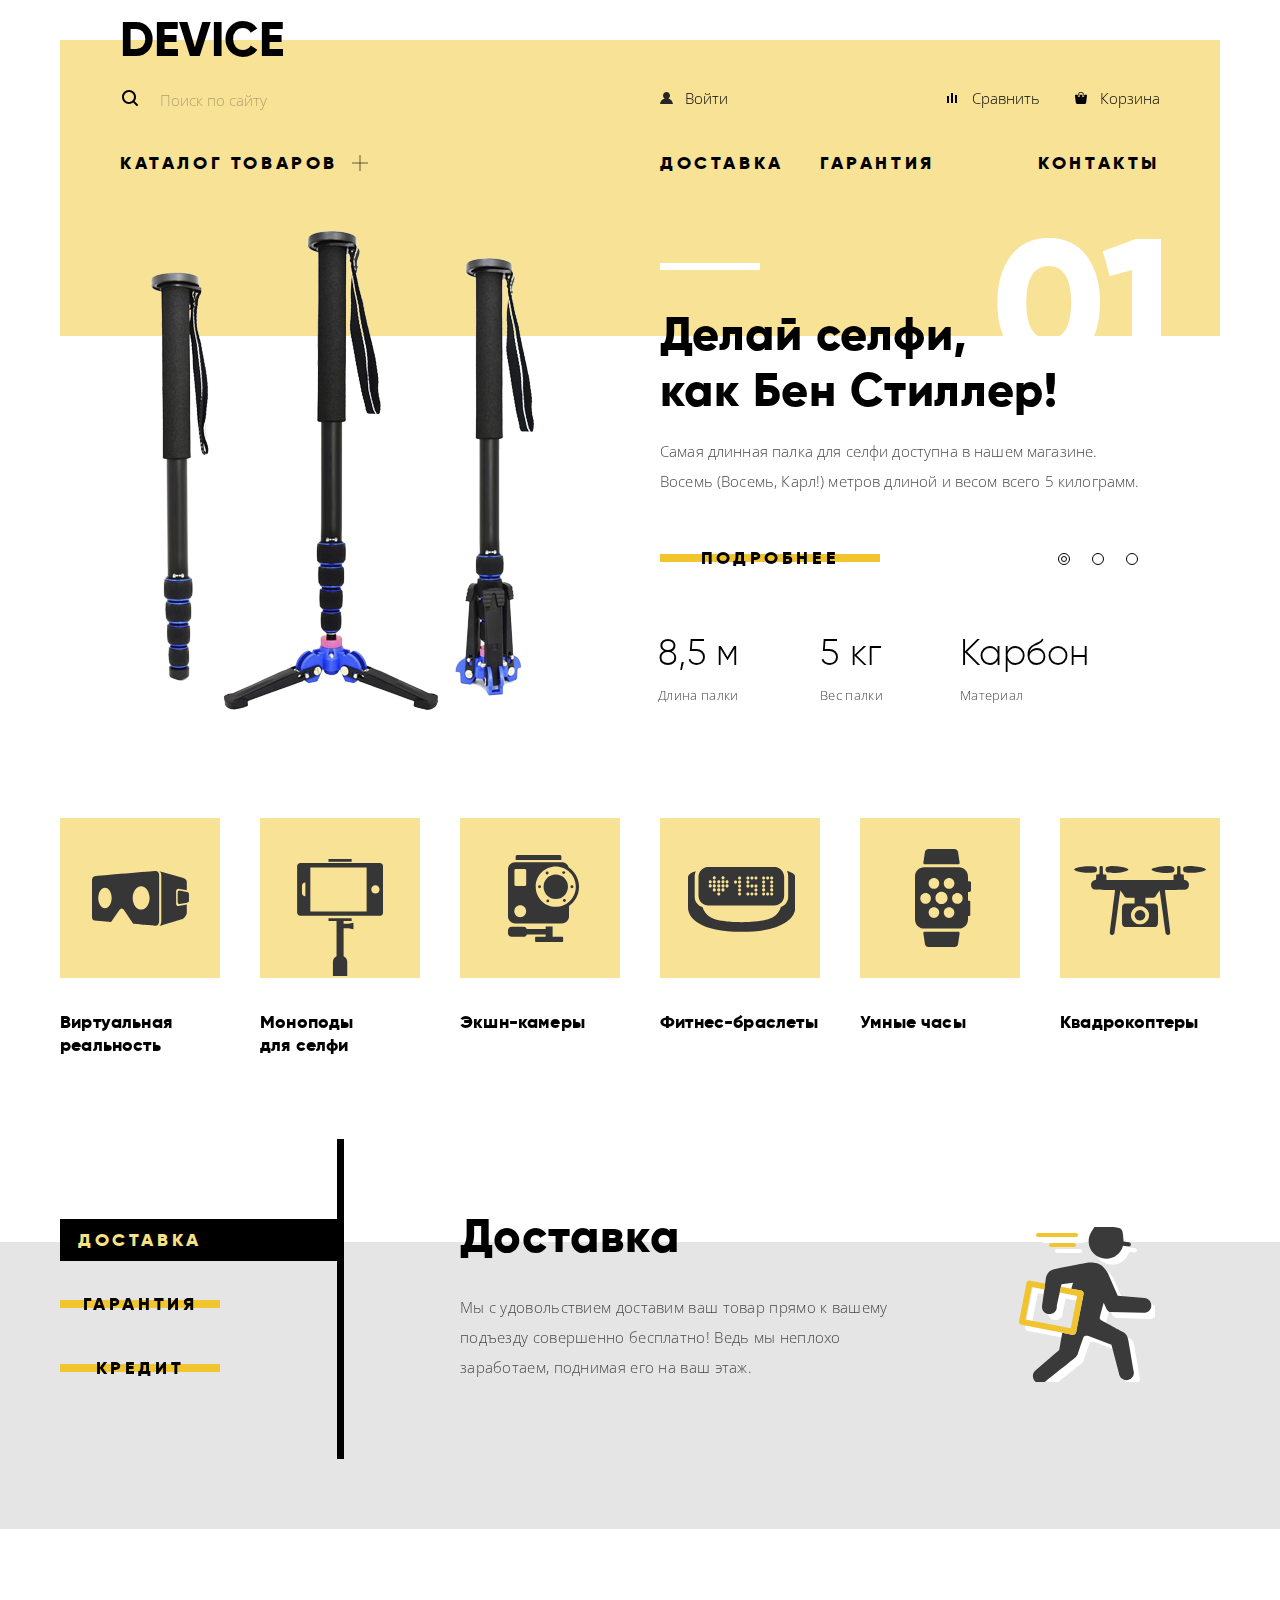
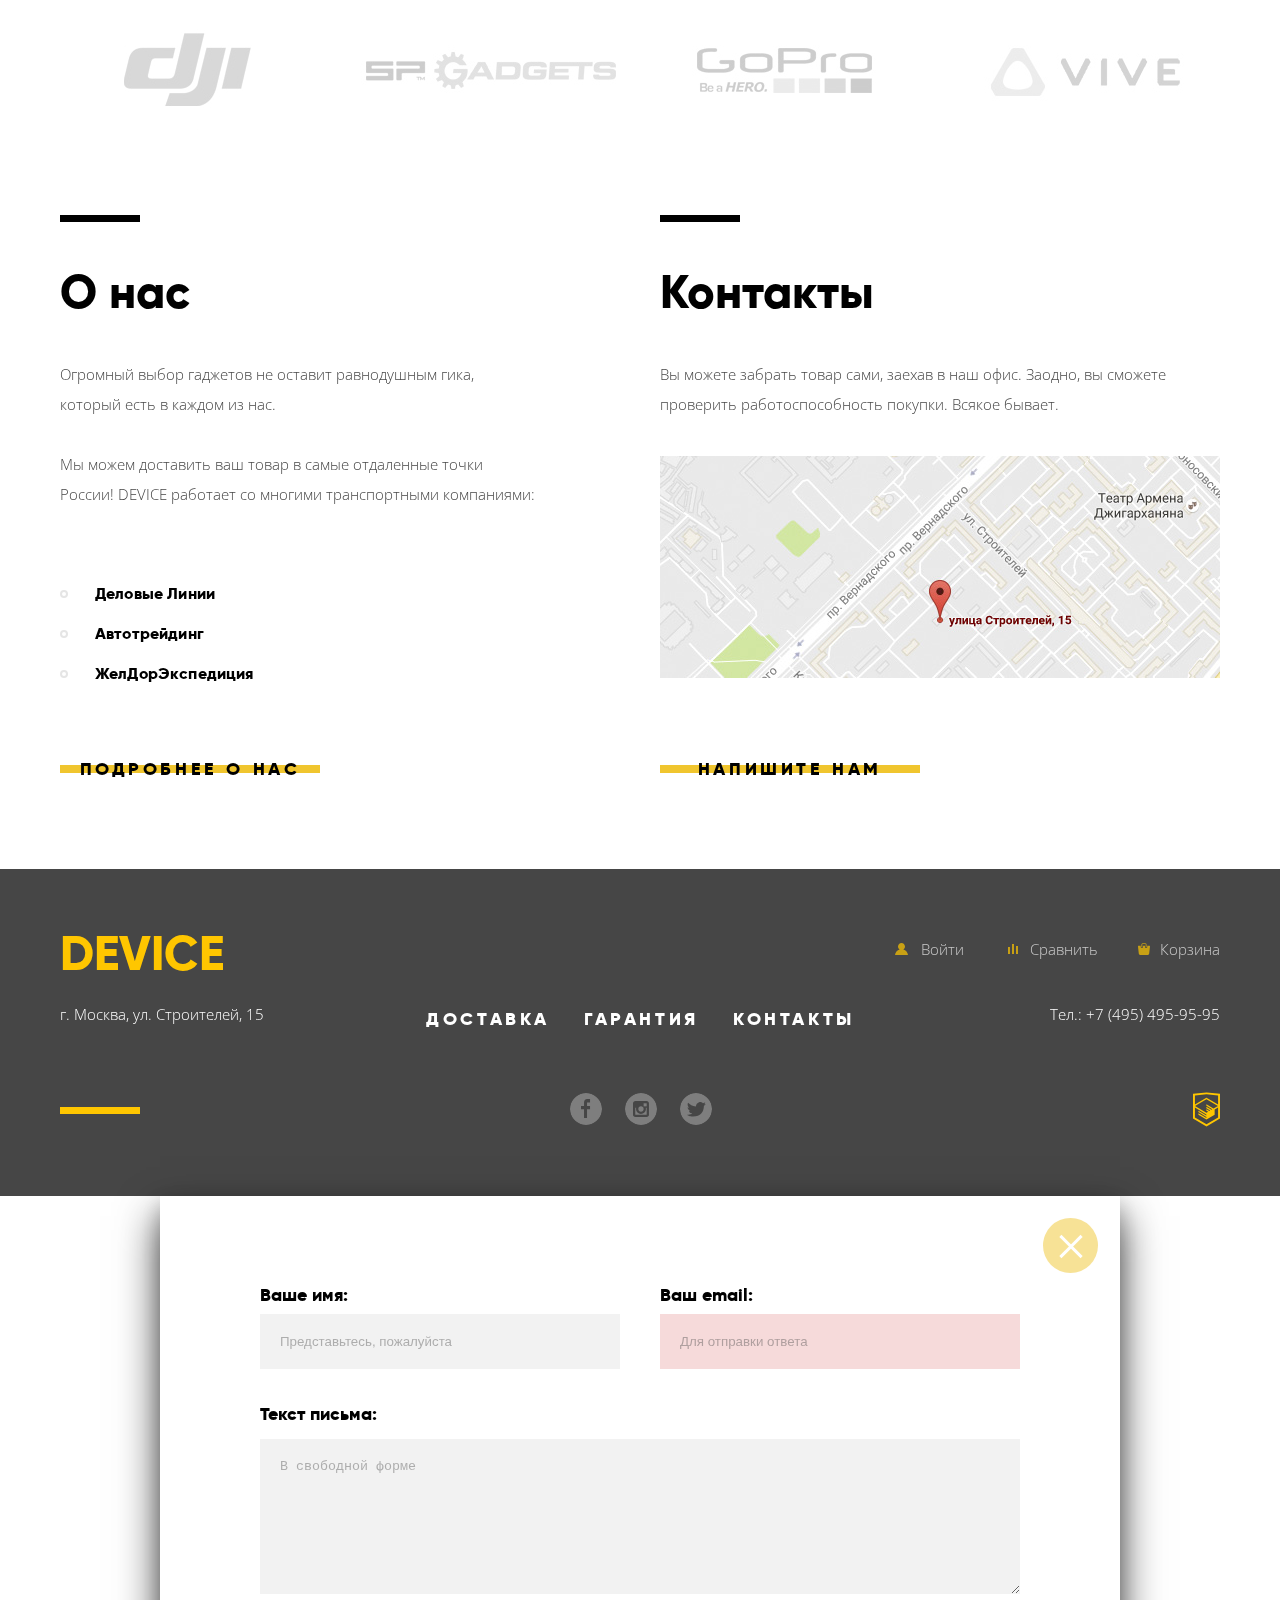
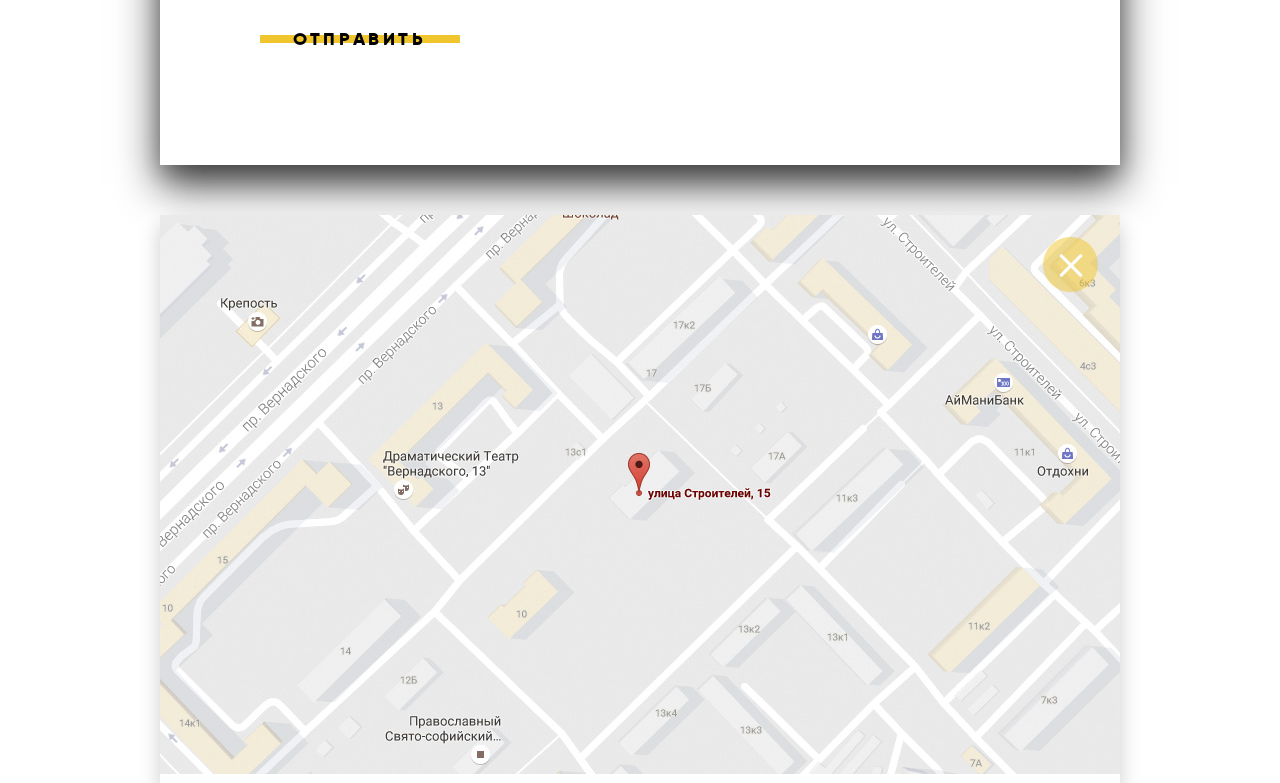
==== commit 8133ad92: "Пиксель-перфект каталога и кроссбраузерность" ====
--- a/index.html
+++ b/index.html
@@ -1,363 +1,297 @@
 <!DOCTYPE html>
 <html lang="ru">
-  <head>
-    <meta charset="utf-8">
-    <title>HTML Academy: Девайс</title>
-    <link href="https://fonts.googleapis.com/css?family=Open+Sans:300,400&amp;subset=cyrillic" rel="stylesheet">
-    <link rel="stylesheet" href="css/normalize.css">
-    <link rel="stylesheet" href="css/style.css">
-  </head>
-  <body>
-  	<h1 class="visually-hidden">Интернет-магазин новейших гаджетов Device</h1>
-  	<header class="main-header container">
-    	<p class="logo in-header"><a>Device</a></p>
-  		<section class="main-header-user">
-    		<h2 class="visually-hidden">Пользовательский блок</h2>
-     		<form action="#" method="get" class="user-search-form">
-     			<input type="text" id="header-search" name="header-search" autocomplete="off" value="Поиск по сайту">
-     			<label for="header-search" class="visually-hidden">Поиск по сайту</label>
-					<button class="user-search-btn" type="submit">Найти</button>
-  			</form>
-  			<ul class="user-actions-list in-header">
-  				<li class="user-actions-item">
-  					<a href="#" class="user-login">
- 							<ul class="user-login-list">
-  							<li class="user-login-item">
-  								<span class="user-name"></span>
-  							</li>
-  							<li class="user-login-item">
-  								<span class="user-in">Войти</span>
-  							</li>
-  						</ul>
-  					</a>
-  				</li>
-  				<li class="user-actions-item">
-  					<a href="#" class="user-compare">Сравнить</a>
-  				</li>
-  				<li class="user-actions-item">
-  					<a href="#" class="user-cart">Корзина</a>
-  				</li>
-  			</ul>
-  		</section>
-  		<nav class="main-navigation">
-  			<h2 class="visually-hidden">Главное меню</h2>
-  			<ul class="main-navigation-list in-header">
-  				<li class="main-navigation-item">
-  					<a href="#">Каталог товаров</a>
-  					<div class="secondary-menu-container">
-  						<ul class="secondary-menu-list">
-  							<li class="secondary-menu-item"><a href="#">Виртуальная реальность</a></li>
-  							<li class="secondary-menu-item"><a href="catalog-monopodes.html">Моноподы для селфи</a></li>
-  							<li class="secondary-menu-item"><a href="#">Экшн-камеры</a></li>
-  						</ul>
-  						<ul class="secondary-menu-list">
-  							<li class="secondary-menu-item"><a href="#">Фитнес-браслеты</a></li>
-  							<li class="secondary-menu-item"><a href="#">Умные часы</a></li>
-  						</ul>
-  						<ul class="secondary-menu-list">
-  							<li class="secondary-menu-item"><a href="#">Квадрокоптеры</a></li>
-  						</ul>
-  					</div>
-  				</li>
-  				<li class="main-navigation-item"><a href="#">Доставка</a></li>
-  				<li class="main-navigation-item"><a href="#">Гарантия</a></li>
-  				<li class="main-navigation-item"><a href="#">Контакты</a></li>
-  			</ul>
-  		</nav>
-  	</header>
-  	<main>
-  		<section class="promo-slider container">
-  			<h2 class="visually-hidden">Промо-слайдер</h2>
-  			<ol class="promo-slides-list">
-  				<li class="promo-slides-item current-slide">
-       			<h3 class="visually-hidden">Самая длинная палка для селфи</h3>
-       			<p class="slide-image">
-       				<img src="img/slide1.png" alt="Самая длинная палка для селфи" width="384" height="486">
-       			</p>
-  					<div class="slide-info">
-  						<b class="slide-title">Делай селфи,<br> как Бен Стиллер!</b>
-  						<p class="slide-description">Самая длинная палка для селфи доступна в нашем магазине. Восемь (Восемь, Карл!) метров длиной и весом всего 5 килограмм.</p>
-  						<table class="slide-info-table">
-  							<caption class="visually-hidden">Характеристики</caption>
-  							<thead>
-  								<tr>
-  									<td>Длина палки</td>
-  									<td>Вес палки</td>
-  									<td>Материал</td>
-  								</tr>
-  							</thead>
-  							<tbody>
-  								<tr>
-  									<td>8,5 м</td>
-  									<td>5 кг</td>
-  									<td>Карбон</td>
-  								</tr>
-  							</tbody>
-  						</table>
-  						<a href="#" class="btn slide-detail-btn">Подробнее</a>
-  					</div>
-  				</li>
-  				<li class="promo-slides-item">
-  					<h3 class="visually-hidden">Мотивирующие фитнес-браслеты</h3>
-  					<p class="slide-image">
-  						<img src="img/slide2.png" alt="Мотивирующие фитнес-браслеты" width="345" height="485">
-  					</p>
-  					<div class="slide-info">
-  						<b class="slide-title">Худеем правильно!</b>
-  						<p class="slide-description">Мотивирующие фитнес-браслеты помогут найти в себе силы не пропускать занятия и соблюдать диету.</p>
-  						<table class="slide-info-table">
-  							<caption class="visually-hidden">Характеристики</caption>
-  							<thead>
-  								<tr>
-  									<td>Без подзарядки</td>
-  								</tr>
-  							</thead>
-  							<tbody>
-  								<tr>
-  									<td>48 часов</td>
-  								</tr>
-  							</tbody>
-  						</table>
-  						<a href="#" class="btn slide-detail-btn">Подробнее</a>
-  					</div>
-  				</li>
-  				<li class="promo-slides-item">
-  					<h3 class="visually-hidden">Квадрокоптер с лазером</h3>
-  					<p class="slide-image">
-  						<img src="img/slide3.png" alt="Квадрокоптер с лазером" width="526" height="334">
-  					</p>
-  					<div class="slide-info">
-  						<b class="slide-title">Порхает как бабочка, жалит как пчела!</b>
-  						<p class="slide-description">Этот обычный, на первый взгляд, квадрокоптер оснащен мощным лазером, замаскированным под стандартную камеру.</p>
-  						<table class="slide-info-table">
-  							<caption class="visually-hidden">Характеристики</caption>
-  							<thead>
-  								<tr>
-  									<td>Дальность полета</td>
-  									<td>Радиус поражения</td>
-  								</tr>
-  							</thead>
-  							<tbody>
-  								<tr>
-  									<td>800 м</td>
-  									<td>50 м</td>
-  								</tr>
-  							</tbody>
-  						</table>
-  						<a href="#" class="btn slide-detail-btn">Подробнее</a>
-  					</div>
-  				</li>
-  			</ol>
-  			<ol class="slider-controls">
+
+<head>
+	<meta charset="utf-8">
+	<meta name="format-detection" content="telephone=no">
+	<title>HTML Academy: Девайс</title>
+	<link href="https://fonts.googleapis.com/css?family=Open+Sans:300,400&amp;subset=cyrillic" rel="stylesheet">
+	<link rel="stylesheet" href="css/normalize.css">
+	<link rel="stylesheet" href="css/style.css"> </head>
+
+<body>
+	<h1 class="visually-hidden">Интернет-магазин новейших гаджетов Device</h1>
+	<header class="main-header container">
+		<p class="logo in-header"><a>Device</a></p>
+		<section class="main-header-user">
+			<h2 class="visually-hidden">Пользовательский блок</h2>
+			<form action="#" method="get" class="user-search-form">
+				<input type="text" id="header-search" name="header-search" autocomplete="off" value="Поиск по сайту">
+				<label for="header-search" class="visually-hidden">Поиск по сайту</label>
+				<button class="user-search-btn" type="submit">Найти</button>
+			</form>
+			<ul class="user-actions-list in-header">
+				<li class="user-actions-item">
+					<a href="#" class="user-login">
+						<ul class="user-login-list">
+							<li class="user-login-item"> <span class="user-name"></span> </li>
+							<li class="user-login-item"> <span class="user-in">Войти</span> </li>
+						</ul>
+					</a>
+				</li>
+				<li class="user-actions-item"> <a href="#" class="user-compare">Сравнить</a> </li>
+				<li class="user-actions-item"> <a href="#" class="user-cart">Корзина</a> </li>
+			</ul>
+		</section>
+		<nav class="main-navigation">
+			<h2 class="visually-hidden">Главное меню</h2>
+			<ul class="main-navigation-list in-header">
+				<li class="main-navigation-item"> <a href="#">Каталог товаров</a>
+					<div class="secondary-menu-container">
+						<ul class="secondary-menu-list">
+							<li class="secondary-menu-item"><a href="#">Виртуальная реальность</a></li>
+							<li class="secondary-menu-item"><a href="catalog-monopodes.html">Моноподы для селфи</a></li>
+							<li class="secondary-menu-item"><a href="#">Экшн-камеры</a></li>
+						</ul>
+						<ul class="secondary-menu-list">
+							<li class="secondary-menu-item"><a href="#">Фитнес-браслеты</a></li>
+							<li class="secondary-menu-item"><a href="#">Умные часы</a></li>
+						</ul>
+						<ul class="secondary-menu-list">
+							<li class="secondary-menu-item"><a href="#">Квадрокоптеры</a></li>
+						</ul>
+					</div>
+				</li>
+				<li class="main-navigation-item"><a href="#">Доставка</a></li>
+				<li class="main-navigation-item"><a href="#">Гарантия</a></li>
+				<li class="main-navigation-item"><a href="#">Контакты</a></li>
+			</ul>
+		</nav>
+	</header>
+	<main>
+		<section class="promo-slider container">
+			<h2 class="visually-hidden">Промо-слайдер</h2>
+			<ol class="promo-slides-list">
+				<li class="promo-slides-item current-slide">
+					<h3 class="visually-hidden">Самая длинная палка для селфи</h3>
+					<p class="slide-image"> <img src="img/slide1.png" alt="Самая длинная палка для селфи" width="384" height="486"> </p>
+					<div class="slide-info"> <b class="slide-title">Делай селфи,<br> как Бен Стиллер!</b>
+						<p class="slide-description">Самая длинная палка для селфи доступна в нашем магазине. Восемь (Восемь, Карл!) метров длиной и весом всего 5 килограмм.</p>
+						<table class="slide-info-table">
+							<caption class="visually-hidden">Характеристики</caption>
+							<thead>
+								<tr>
+									<td>Длина палки</td>
+									<td>Вес палки</td>
+									<td>Материал</td>
+								</tr>
+							</thead>
+							<tbody>
+								<tr>
+									<td>8,5 м</td>
+									<td>5 кг</td>
+									<td>Карбон</td>
+								</tr>
+							</tbody>
+						</table> <a href="#" class="btn slide-detail-btn">Подробнее</a> </div>
+				</li>
+				<li class="promo-slides-item">
+					<h3 class="visually-hidden">Мотивирующие фитнес-браслеты</h3>
+					<p class="slide-image"> <img src="img/slide2.png" alt="Мотивирующие фитнес-браслеты" width="345" height="485"> </p>
+					<div class="slide-info"> <b class="slide-title">Худеем правильно!</b>
+						<p class="slide-description">Мотивирующие фитнес-браслеты помогут найти в себе силы не пропускать занятия и соблюдать диету.</p>
+						<table class="slide-info-table">
+							<caption class="visually-hidden">Характеристики</caption>
+							<thead>
+								<tr>
+									<td>Без подзарядки</td>
+								</tr>
+							</thead>
+							<tbody>
+								<tr>
+									<td>48 часов</td>
+								</tr>
+							</tbody>
+						</table> <a href="#" class="btn slide-detail-btn">Подробнее</a> </div>
+				</li>
+				<li class="promo-slides-item">
+					<h3 class="visually-hidden">Квадрокоптер с лазером</h3>
+					<p class="slide-image"> <img src="img/slide3.png" alt="Квадрокоптер с лазером" width="526" height="334"> </p>
+					<div class="slide-info"> <b class="slide-title">Порхает как бабочка, жалит как пчела!</b>
+						<p class="slide-description">Этот обычный, на первый взгляд, квадрокоптер оснащен мощным лазером, замаскированным под стандартную камеру.</p>
+						<table class="slide-info-table">
+							<caption class="visually-hidden">Характеристики</caption>
+							<thead>
+								<tr>
+									<td>Дальность полета</td>
+									<td>Радиус поражения</td>
+								</tr>
+							</thead>
+							<tbody>
+								<tr>
+									<td>800 м</td>
+									<td>50 м</td>
+								</tr>
+							</tbody>
+						</table> <a href="#" class="btn slide-detail-btn">Подробнее</a> </div>
+				</li>
+			</ol>
+			<ol class="slider-controls">
+				<li>
+					<button class="slider-btn slider-btn-current" type="button">Первый слайд</button>
+				</li>
+				<li>
+					<button class="slider-btn" type="button">Второй слайд</button>
+				</li>
+				<li>
+					<button class="slider-btn" type="button">Третий слайд</button>
+				</li>
+			</ol>
+		</section>
+		<section class="product-gallery container">
+			<h2 class="visually-hidden">Категории наших товаров</h2>
+			<ul class="product-list">
+				<li class="product-item">
+					<a href="#">
+						<div class="product-image"> <img src="img/popular-1.svg" alt="Виртуальная реальность" width="97" height="55"> </div>
+						<h3 class="product-name">Виртуальная реальность</h3> </a>
+				</li>
+				<li class="product-item">
+					<a href="catalog-monopodes.html">
+						<div class="product-image"> <img src="img/popular-2.svg" alt="Моноподы для селфи" width="86" height="117"> </div>
+						<h3 class="product-name">Моноподы <br> для селфи</h3> </a>
+				</li>
+				<li class="product-item">
+					<a href="#">
+						<div class="product-image"> <img src="img/popular-3.svg" alt="Экшн-камеры" width="71" height="87"> </div>
+						<h3 class="product-name">Экшн-камеры</h3> </a>
+				</li>
+				<li class="product-item">
+					<a href="#">
+						<div class="product-image"> <img src="img/popular-4.svg" alt="Фитнес-браслеты" width="107" height="65"> </div>
+						<h3 class="product-name">Фитнес-браслеты</h3> </a>
+				</li>
+				<li class="product-item">
+					<a href="#">
+						<div class="product-image"> <img src="img/popular-5.svg" alt="Умные часы" width="56" height="98"> </div>
+						<h3 class="product-name">Умные часы</h3> </a>
+				</li>
+				<li class="product-item">
+					<a href="#">
+						<div class="product-image"> <img src="img/popular-6.svg" alt="Квадрокоптеры" width="132" height="69"> </div>
+						<h3 class="product-name">Квадрокоптеры</h3> </a>
+				</li>
+			</ul>
+		</section>
+		<section class="services">
+			<div class="container">
+				<h2 class="visually-hidden">Наши сервисы</h2>
+				<ul class="service-buttons">
 					<li>
-						<button class="slider-btn slider-btn-current" type="button">Первый слайд</button>
+						<button class="btn service-btn service-btn-current" type="button">Доставка</button>
 					</li>
 					<li>
-						<button class="slider-btn" type="button">Второй слайд</button>
+						<button class="btn service-btn" type="button">Гарантия</button>
 					</li>
 					<li>
-						<button class="slider-btn" type="button">Третий слайд</button>
-					</li>
-				</ol>
-    	</section>
-  		<section class="product-gallery container">
-  			<h2 class="visually-hidden">Категории наших товаров</h2>
-  			<ul class="product-list">
-  				<li class="product-item">
-  					<a href="#">
-  						<div class="product-image">
-  							<img src="img/popular-1.svg" alt="Виртуальная реальность" width="97" height="55">
-  						</div>
-  						<h3 class="product-name">Виртуальная реальность</h3>
-  					</a>
-  				</li>
-  				<li class="product-item">
-  					<a href="catalog-monopodes.html">
-  						<div class="product-image">
-  							<img src="img/popular-2.svg" alt="Моноподы для селфи" width="86" height="117">
-  						</div>
-  						<h3 class="product-name">Моноподы <br> для селфи</h3>
-  					</a>
-  				</li>
-  				<li class="product-item">
-  					<a href="#">
-  						<div class="product-image">
-  							<img src="img/popular-3.svg" alt="Экшн-камеры" width="71" height="87">
-  						</div>
-  						<h3 class="product-name">Экшн-камеры</h3>
-  					</a>
-  				</li>
-  				<li class="product-item">
-  					<a href="#">
-  						<div class="product-image">
-  							<img src="img/popular-4.svg" alt="Фитнес-браслеты" width="107" height="65">
-  						</div>
-  						<h3 class="product-name">Фитнес-браслеты</h3>
-  					</a>
-  				</li>
-  				<li class="product-item">
-  					<a href="#">
-  						<div class="product-image">
-  							<img src="img/popular-5.svg" alt="Умные часы" width="56" height="98">
-  						</div>
-  						<h3 class="product-name">Умные часы</h3>
-  					</a>
-  				</li>
-  				<li class="product-item">
-  					<a href="#">
-  						<div class="product-image">
-  							<img src="img/popular-6.svg" alt="Квадрокоптеры" width="132" height="69">
-  						</div>
-  						<h3 class="product-name">Квадрокоптеры</h3>
-  					</a>
-  				</li>
-  			</ul>
-  		</section>
-  		<section class="services">
-  			<div class="container">
-  				<h2 class="visually-hidden">Наши сервисы</h2>
-  				<ul class="service-buttons">
-  					<li>
-  						<button class="btn service-btn service-btn-current" type="button">Доставка</button>
-  					</li>
-  					<li>
-  						<button class="btn service-btn" type="button">Гарантия</button>
-  					</li>
-  					<li>
-  						<button class="btn service-btn" type="button">Кредит</button>
-  					</li>
-  				</ul>
-  				<ul class="service-list">
-  					<li class="service-item service-item-current">
-  						<h3 class="service-title">Доставка</h3>
-  						<p class="service-description">
-  							Мы с удовольствием доставим ваш товар прямо к вашему подъезду совершенно бесплатно! Ведь мы неплохо заработаем, поднимая его на ваш этаж.
-  						</p>
-  					</li>
-  					<li class="service-item">
-  						<h3 class="service-title">Гарантия</h3>
-  						<p class="service-description">
-  							Если из-за возгорания купленного у нас товара у вас сгорит дом — не переживайте, мы выдадим вам новый. Товар, не дом, конечно же.
-  						</p>
-  					</li>
-  					<li class="service-item">
-  						<h3 class="service-title">Кредит</h3>
-  						<p class="service-description">
-  							Залезть в долговую яму стало проще! Кредитные консультанты подберут для вас наиболее выгодные условия кредита. Выгодные для нашего банка, разумеется.
-  						</p>
-  					</li>
-  				</ul>
-				</div>
-  		</section>
-  		<section class="brand-gallery container">
-  			<h2 class="visually-hidden">Наши бренды</h2>
-  			<ul class="brand-list">
-  				<li class="brand-item">
-       			<h3 class="visually-hidden">DJI</h3>
-       			<div class="brand-overlay"></div>
-       			<img src="img/brand1.jpg" alt="DJI" width="260" height="100"></li>
-  				<li class="brand-item">
-  					<h3 class="visually-hidden">SP Gadgets</h3>
-  					<div class="brand-overlay"></div>
-  					<img src="img/brand2.jpg" alt="SP Gadgets" width="260" height="100"></li>
-  				<li class="brand-item">
-  					<h3 class="visually-hidden">GoPro</h3>
-  					<div class="brand-overlay"></div>
-  					<img src="img/brand3.jpg" alt="GoPro" width="260" height="100"></li>
-  				<li class="brand-item">
-  					<h3 class="visually-hidden">Vive</h3>
-  					<div class="brand-overlay"></div>
-  					<img src="img/brand4.jpg" alt="Vive" width="260" height="100"></li>
-  			</ul>
-  		</section>
-  		<div class="container about-container">
-  			<section class="about-us">
-  				<h2 class="about-us-title">О нас</h2>
-  				<p class="about-us-description">Огромный выбор гаджетов не оставит равнодушным гика, который есть в каждом из нас.</p>
-  				<p class="about-us-description">Мы можем доставить ваш товар в самые отдаленные точки России! DEVICE работает со многими транспортными компаниями:</p>
-  				<ul class="delivery-list">
-  					<li class="delivery-item">Деловые Линии</li>
-  					<li class="delivery-item">Автотрейдинг</li>
-  					<li class="delivery-item">ЖелДорЭкспедиция</li>
-  				</ul>
-  				<a href="#" class="btn about-us-btn">Подробнее о нас</a>
-  			</section>
-  			<section class="contacts">
-  				<h2 class="contacts-title">Контакты</h2>
-  				<p class="contacts-description">Вы можете забрать товар сами, заехав в наш офис. Заодно, вы сможете проверить работоспособность покупки. Всякое бывает.</p>
-  				<a href="#" class="contacts-map"><img src="img/map-small.jpg" alt="Мы находимся по адресу улица Строителей, дом 15" width="560" height="222"></a>
-  				<a href="#" class="btn contacts-btn">Напишите нам</a>
-  			</section>
-  		</div>
-  		<section class="modal modal-feedback">
-  			<h2 class="visually-hidden">Форма для связи</h2>
-    		<form action="#" class="feedback-form" method="post">
-    			<div class="feedback-row">
-    				<p class="feedback-input">
-    				<label for="name">Ваше имя:</label>
-    				<input type="text" name="name" value="Представьтесь, пожалуйста" id="name">
-    				    		</p>
-    				<p class="feedback-input">
-    				<label for="mail">Ваш email:</label>
-    				<input type="email" name="mail" value="Для отправки ответа" id="mail">
-    				    		</p>
-    			</div>
-    			<p class="feedback-text">
-    				<label for="text">Текст письма:</label>
-    				<textarea id="text" rows="5">В свободной форме</textarea>
-    			</p>
-    			<p class="feedback-send">
-    			<button class="btn feedback-send-btn" type="submit">Отправить</button>
-    		</p>
-    		</form>
-    		<button class="btn-close" type="button">Закрыть</button>
-    	</section>
-  		<section class="modal modal-map">
-    		<h2 class="visually-hidden">Наш адрес на карте</h2>
-    		<img src="img/map-big.jpg" alt="Мы находимся по адресу улица Строителей, дом 15" width="960" height="559">
-    		<button class="btn-close" type="button">Закрыть</button>
-    	</section>
-   	</main>
-  	<footer class="main-footer">
-  		<div class="container">
-				<section class="main-footer-user">
-     			<h2 class="visually-hidden">Пользовательский блок</h2>
-     			<p class="logo in-footer"><a>Device</a></p>
-     			<ul class="user-actions-list in-footer">
-  					<li class="user-actions-item">
-  					<a class="user-login" href="#">Войти</a>
-  				</li>
-  					<li class="user-actions-item">
-  					<a class="user-compare" href="#">Сравнить</a>
-  				</li>
-  					<li class="user-actions-item">
-  					<a class="user-cart" href="#">Корзина</a>
-  				</li>
-  				</ul>
-				</section>
-				<section class="main-footer-conditions">
-					<h2 class="visually-hidden">Условия покупки</h2>
-					<p class="address">г. Москва, ул. Строителей, 15</p>
-  				<ul class="main-navigation-list in-footer">
-  					<li class="main-navigation-item"><a href="#">Доставка</a></li>
-  					<li class="main-navigation-item"><a href="#">Гарантия</a></li>
-  					<li class="main-navigation-item"><a href="#">Контакты</a></li>
-  				</ul>
-  				<p class="phone">Тел.: +7 (495) 495-95-95</p>
-				</section>
-				<section class="main-footer-social">
-					<h2 class="visually-hidden">Device в социальных сетях</h2>
-					<ul class="social-buttons">
-  					<li class="social-btn social-fb"><a href="#">Facebook</a></li>
-  					<li class="social-btn social-in"><a href="#">Instagram</a></li>
-  					<li class="social-btn social-tw"><a href="#">Twitter</a></li>
-  				</ul>
-  				<p class="copyright">
-  					<a class="copyright-icon" href="https://htmlacademy.ru/intensive/htmlcss"><img src="img/logo-html.svg" alt="HTML Академия" width="27" height="35"></a>
-  				</p>
-				</section>
-  		</div>
-  	</footer>
-  	<script src="js/main.js"></script>
-  </body>
-</html>
+						<button class="btn service-btn" type="button">Кредит</button>
+					</li>
+				</ul>
+				<ul class="service-list">
+					<li class="service-item service-item-current">
+						<h3 class="service-title">Доставка</h3>
+						<p class="service-description"> Мы с удовольствием доставим ваш товар прямо к вашему подъезду совершенно бесплатно! Ведь мы неплохо заработаем, поднимая его на ваш этаж. </p>
+					</li>
+					<li class="service-item">
+						<h3 class="service-title">Гарантия</h3>
+						<p class="service-description"> Если из-за возгорания купленного у нас товара у вас сгорит дом — не переживайте, мы выдадим вам новый. Товар, не дом, конечно же. </p>
+					</li>
+					<li class="service-item">
+						<h3 class="service-title">Кредит</h3>
+						<p class="service-description"> Залезть в долговую яму стало проще! Кредитные консультанты подберут для вас наиболее выгодные условия кредита. Выгодные для нашего банка, разумеется. </p>
+					</li>
+				</ul>
+			</div>
+		</section>
+		<section class="brand-gallery container">
+			<h2 class="visually-hidden">Наши бренды</h2>
+			<ul class="brand-list">
+				<li class="brand-item">
+					<h3 class="visually-hidden">DJI</h3> <img src="img/brand1.jpg" alt="DJI" width="260" height="100"></li>
+				<li class="brand-item">
+					<h3 class="visually-hidden">SP Gadgets</h3> <img src="img/brand2.jpg" alt="SP Gadgets" width="260" height="100"></li>
+				<li class="brand-item">
+					<h3 class="visually-hidden">GoPro</h3> <img src="img/brand3.jpg" alt="GoPro" width="260" height="100"></li>
+				<li class="brand-item">
+					<h3 class="visually-hidden">Vive</h3> <img src="img/brand4.jpg" alt="Vive" width="260" height="100"></li>
+			</ul>
+		</section>
+		<div class="container about-container">
+			<section class="about-us">
+				<h2 class="about-us-title">О нас</h2>
+				<p class="about-us-description">Огромный выбор гаджетов не оставит равнодушным гика, который есть в каждом из нас.</p>
+				<p class="about-us-description">Мы можем доставить ваш товар в самые отдаленные точки России! DEVICE работает со многими транспортными компаниями:</p>
+				<ul class="delivery-list">
+					<li class="delivery-item">Деловые Линии</li>
+					<li class="delivery-item">Автотрейдинг</li>
+					<li class="delivery-item">ЖелДорЭкспедиция</li>
+				</ul> <a href="#" class="btn about-us-btn">Подробнее о нас</a> </section>
+			<section class="contacts">
+				<h2 class="contacts-title">Контакты</h2>
+				<p class="contacts-description">Вы можете забрать товар сами, заехав в наш офис. Заодно, вы сможете проверить работоспособность покупки. Всякое бывает.</p>
+				<a href="#" class="contacts-map"><img src="img/map-small.jpg" alt="Мы находимся по адресу улица Строителей, дом 15" width="560" height="222"></a> <a href="#" class="btn contacts-btn">Напишите нам</a> </section>
+		</div>
+	</main>
+	<footer class="main-footer">
+		<div class="container">
+			<section class="main-footer-user">
+				<h2 class="visually-hidden">Пользовательский блок</h2>
+				<p class="logo in-footer"><a>Device</a></p>
+				<ul class="user-actions-list in-footer">
+					<li class="user-actions-item"> <a class="user-login" href="#">Войти</a> </li>
+					<li class="user-actions-item"> <a class="user-compare" href="#">Сравнить</a> </li>
+					<li class="user-actions-item"> <a class="user-cart" href="#">Корзина</a> </li>
+				</ul>
+			</section>
+			<section class="main-footer-conditions">
+				<h2 class="visually-hidden">Условия покупки</h2>
+				<p class="address">г. Москва, ул. Строителей, 15</p>
+				<ul class="main-navigation-list in-footer">
+					<li class="main-navigation-item"><a href="#">Доставка</a></li>
+					<li class="main-navigation-item"><a href="#">Гарантия</a></li>
+					<li class="main-navigation-item"><a href="#">Контакты</a></li>
+				</ul>
+				<p class="phone">Тел.: +7 (495) 495-95-95</p>
+			</section>
+			<section class="main-footer-social">
+				<h2 class="visually-hidden">Device в социальных сетях</h2>
+				<ul class="social-buttons">
+					<li class="social-btn social-fb"><a href="#">Facebook</a></li>
+					<li class="social-btn social-in"><a href="#">Instagram</a></li>
+					<li class="social-btn social-tw"><a href="#">Twitter</a></li>
+				</ul>
+				<p class="copyright">
+					<a class="copyright-icon" href="https://htmlacademy.ru/intensive/htmlcss"><img src="img/logo-html.svg" alt="HTML Академия" width="27" height="35"></a>
+				</p>
+			</section>
+		</div>
+	</footer>
+	<section class="modal modal-feedback">
+		<h2 class="visually-hidden">Форма для связи</h2>
+		<form action="#" class="feedback-form" method="post">
+			<div class="feedback-row">
+				<p class="feedback-input">
+					<label for="name">Ваше имя:</label>
+					<input type="text" name="name" value="Представьтесь, пожалуйста" id="name"> </p>
+				<p class="feedback-input">
+					<label for="mail">Ваш email:</label>
+					<input type="email" name="mail" value="Для отправки ответа" id="mail"> </p>
+			</div>
+			<p class="feedback-text">
+				<label for="text">Текст письма:</label>
+				<textarea id="text" rows="5">В свободной форме</textarea>
+			</p>
+			<p class="feedback-send">
+				<button class="btn feedback-send-btn" type="submit">Отправить</button>
+			</p>
+		</form>
+		<button class="btn-close" type="button">Закрыть</button>
+	</section>
+	<section class="modal modal-map">
+		<h2 class="visually-hidden">Наш адрес на карте</h2> <img src="img/map-big.jpg" alt="Мы находимся по адресу улица Строителей, дом 15" width="960" height="559">
+		<button class="btn-close" type="button">Закрыть</button>
+	</section>
+	<script src="js/main.js"></script>
+</body>
+
+</html>--- a/css/style.css
+++ b/css/style.css
@@ -92,9 +92,7 @@
 .main-header {
 	color: #000000;
 	font-size: 15px;
-	line-height: 36px;
-	
-	background-color: #f7e296;
+	line-height: 36px;	
 }
 
 .logo {
@@ -203,7 +201,16 @@
 .user-actions-item {
 	text-align: right;
 	display: inline-block;
+	vertical-align: top;
 	font-size: 15px;
+}
+
+.main-navigation {
+	padding-top: 25px;
+	background-color: #f7e296;
+	padding-left: 60px;
+	padding-right: 60px;
+	padding-bottom: 155px;
 }
 
 .main-navigation-list a {
@@ -244,6 +251,8 @@
 	font-size: 47px;
 	line-height: 56px;
 	color: #000000;
+	letter-spacing: 0.01em;
+	word-spacing: 0.02em;
 }
 
 .slide-detail-btn {
@@ -398,6 +407,7 @@
 	font-size: 47px;
 	line-height: 55px;
 	color: #000000;
+	letter-spacing: 0.01em;
 }
 
 .breadcrumbs {
@@ -411,6 +421,10 @@
 	font-size: 14px;
 	line-height: 36px;
 	color: rgba(0, 0, 0, 0.3);
+}
+
+.breadcrumbs-current {
+	letter-spacing: 0.01em;
 }
 
 .breadcrumbs a:hover,
@@ -435,7 +449,7 @@
 	font-size: 16px;
 	line-height: 20px;
 	color: #000000;
-	letter-spacing: 0.2em;
+	letter-spacing: 0.23em;
 	text-transform: uppercase;
 }
 
@@ -539,14 +553,17 @@
 	font-family: "Gilroy", "Arial", sans-serif;
 	font-weight: 900;
 	font-size: 18px;
-	line-height: 24px;
+	line-height: 22px;
 	color: #000000;
+	letter-spacing: 0.02em;
 }
 
 .catalog-item-price {
+	font-family: "Gilroy", "Arial", sans-serif;
 	font-weight: 300;
 	font-size: 16px;
 	line-height: 20px;
+	margin-top: 4px;
 }
 
 .catalog-item-picture {
@@ -611,6 +628,7 @@
 	line-height: 20px;
 	color: rgba(0, 0, 0, 1);
 	letter-spacing: 0.2em;
+	text-transform: uppercase;
 }
 
 .pagination-btn:hover,
@@ -665,6 +683,10 @@
 	list-style: none;
 	margin: 0;
 	padding: 0;
+	margin-right: auto;
+	margin-left: auto;
+	position: relative;
+	top: -5px;
 }
 
 /*  1.6 Базовая стилизация модальных окон */
@@ -738,19 +760,17 @@
 /*  2.1 Центровщик для всего проекта  */
 
 .container {
-	width: 1160px;
+	width: 1200px;
 	margin: 0 auto;
-	padding: 0 60px;
-	
-	outline: 1px solid aqua;
+	padding: 0 20px;
 }
 
 /*  2.2 Сетка шапки  */
 
 .main-header {
+	position: relative;
 	margin-top: 40px;
 	margin-bottom: 20px;
-	padding-bottom: 155px;
 	display: -webkit-box;
 	display: -ms-flexbox;
 	display: flex;
@@ -764,7 +784,11 @@
 }
 
 .inner-page .main-header {
-	padding-bottom: 50px;
+	margin-bottom: 35px;
+}
+
+.inner-page .main-navigation {
+	padding-bottom: 44px;
 }
 
 .main-content {
@@ -775,24 +799,26 @@
 .logo.in-header {
 	-ms-flex-item-align: start;
 	align-self: flex-start;
+	margin-left: 60px;
 }
 
 .main-header-user {
-	margin-top: -20px;
+	background-color: #f7e296;
+	padding-left: 60px;
+	padding-right: 60px;
+	padding-top: 40px;
 	display: -webkit-box;
 	display: -ms-flexbox;
 	display: flex;
-	-webkit-box-pack: justify;
-	-ms-flex-pack: justify;
-	justify-content: space-between;
-	margin-bottom: 25px;
-	-webkit-box-align: start;
-	-ms-flex-align: start;
-	align-items: flex-start;
 }
 
 .user-search-form {
 	width: 440px;
+	margin-right: auto;
+}
+
+.user-search-form input {
+	height: 40px;
 }
 
 .user-actions-list {
@@ -815,7 +841,7 @@
 	display: flex;
 }
 
-.main-navigation-list {
+.main-navigation-list.in-header {
 	display: -webkit-box;
 	display: -ms-flexbox;
 	display: flex;
@@ -920,6 +946,8 @@
 
 .promo-slides-item:nth-child(3) .slide-title {
 	width: 500px;
+	letter-spacing: 0;
+	word-spacing: 0;
 }
 
 .slider-controls li {
@@ -942,8 +970,6 @@
 	-webkit-box-pack: justify;
 	-ms-flex-pack: justify;
 	justify-content: space-between;
-	margin-left: -60px;
-	margin-right: -60px;
 }
 
 .product-item {
@@ -1015,7 +1041,6 @@
 
 .service-buttons {
 	width: 280px;
-	margin-left: -60px;
 	margin-right: 120px;
 }
 
@@ -1040,8 +1065,6 @@
 }
 
 .brand-list {
-	margin-left: -60px;
-	margin-right: -60px;
 	display: -webkit-box;
 	display: -ms-flexbox;
 	display: flex;
@@ -1079,13 +1102,18 @@
 	flex-direction: column;
 }
 
-.about-us {
-	margin-left: -60px;
-}
-
-.contacts {
-	margin-right: -60px;
-}
+.contacts-map {
+	display: block;
+	background-color: #e9e9e9;
+	width: 560px;
+	height: 222px;
+}
+
+
+
+
+
+
 
 .delivery-list {
 	margin-top: 35px;
@@ -1107,17 +1135,19 @@
 .page-title {
 	margin: 0;
 	padding: 0;
-	margin-bottom: 20px;
+	margin-bottom: 13px;
+	margin-left: 60px;
 }
 
 .breadcrumbs {
 	margin-bottom: 40px;
+	margin-left: 60px;
 }
 
 .breadcrumbs li {
 	display: inline-block;
 	vertical-align: top;
-	padding-right: 40px;
+	padding-right: 35px;
 }
 
 /*  2.4.2 Сетка фильтра*/
@@ -1146,31 +1176,36 @@
 	-webkit-box-direction: normal;
 	-ms-flex-direction: column;
 	flex-direction: column;
+	margin-left: 60px;
 }
 
 .filter h2 {
 	margin: 0;
 	padding: 0;
 	padding-top: 25px;
-	margin-bottom: 60px;
+	margin-bottom: 105px;
 }
 
 .range-filter {
 	position: relative;
 	width: 200px;
-	margin-bottom: 50px;
+	margin-bottom: 43px;
 }
 
 .range-name {
 	margin: 0;
 	padding: 0;
-	margin-bottom: 20px;
+	margin-bottom: 27px;
 }
 
 .filter-color,
 .filter-bluetooth {
 	position: relative;
 	width: 200px;
+	margin-bottom: 45px;
+}
+
+.filter-bluetooth {
 	margin-bottom: 30px;
 }
 
@@ -1194,28 +1229,27 @@
 	display: -webkit-box;
 	display: -ms-flexbox;
 	display: flex;
-	-webkit-box-pack: end;
-	-ms-flex-pack: end;
-	justify-content: flex-end;
-	-webkit-box-align: center;
-	-ms-flex-align: center;
-	align-items: center;
 }
 
 .sort h2 {
 	margin: 0;
-	margin-left: 340px;
-	padding: 0;
+	margin-left: 400px;
+	padding: 0;
+	line-height: 70px;
 }
 
 .sort-list {
-	margin-left: 60px;
+	margin-left: 52px;
 }
 
 .sort-item {
 	display: inline-block;
-	margin-right: 30px;
-	vertical-align: top;
+	margin-right: 25px;
+	vertical-align: middle;
+}
+
+.sort-item a {
+	line-height: 70px;
 }
 
 .sort-item:last-child {
@@ -1224,13 +1258,14 @@
 
 .sort-controls {
 	width: 60px;
-	margin-right: -60px;
 	margin-left: auto;
+	position: relative;
+	top: 18px;
 }
 
 .sort-and-catalog {
 	width: 760px;
-	margin-right: -60px;
+	padding-bottom: 70px;
 }
 
 .catalog-list {
@@ -1256,11 +1291,21 @@
 	-webkit-box-pack: end;
 	-ms-flex-pack: end;
 	justify-content: flex-end;
+	margin-bottom: 48px;
+}
+
+.catalog-item:nth-child(n+3) {
 	margin-bottom: 40px;
 }
 
 .catalog-item-picture {
-	margin-bottom: 40px;
+	width: 360px;
+	height: 380px;
+	margin-bottom: 30px;
+}
+
+.catalog-item:nth-child(n+3) .catalog-item-picture {
+	margin-bottom: 35px;
 }
 
 .catalog-item-info {
@@ -1296,7 +1341,7 @@
 }
 
 .catalog-item:nth-child(2n) h3 {
-	width: 220px;
+	width: 230px;
 }
 
 .pagination {
@@ -1310,13 +1355,11 @@
 /*  2.5 Сетка подвала */
 
 .main-footer {
-	padding-top: 60px;
-	padding-bottom: 40px;
-}
-
-.main-footer .container {
-	padding: 0;
-}
+	padding-top: 55px;
+	padding-bottom: 60px;
+}
+
+
 
 .main-footer > .container {
 	display: -webkit-box;
@@ -1332,20 +1375,41 @@
 	display: -webkit-box;
 	display: -ms-flexbox;
 	display: flex;
-	-webkit-box-pack: justify;
-	-ms-flex-pack: justify;
-	justify-content: space-between;
 	-webkit-box-align: center;
 	-ms-flex-align: center;
 	align-items: center;
+	margin-bottom: 15px;
+}
+
+.logo.in-footer {
+	margin-right: auto;
+}
+
+.inner-page .main-footer-user {
+	margin-bottom: 20px;
 }
 
 .in-footer.user-actions-list {
-	width: 360px;
+	text-align: right;
+	position: relative;
+	top: -5px;
+}
+
+.inner-page .in-footer.user-actions-list {
+	top: 0px;
 }
 
 .in-footer .user-actions-item {
-	width: 120px;
+	width: 110px;
+	margin-left: 10px;
+}
+
+.in-footer .user-actions-item:nth-child(3) {
+	margin-left: 12px;
+}
+
+.in-footer .user-actions-item:nth-child(2) {
+	margin-left: 24px;
 }
 
 
@@ -1353,10 +1417,7 @@
 	display: -webkit-box;
 	display: -ms-flexbox;
 	display: flex;
-	-webkit-box-pack: justify;
-	-ms-flex-pack: justify;
-	justify-content: space-between;
-	margin-bottom: 20px;
+	margin-bottom: 63px;
 }
 
 .main-footer-conditions .address,
@@ -1365,17 +1426,15 @@
 	padding: 0;
 }
 
-.in-footer.main-navigation-list {
-	-webkit-box-flex: 1;
-	-ms-flex-positive: 1;
-	flex-grow: 1;
-	-webkit-box-pack: center;
-	-ms-flex-pack: center;
-	justify-content: center;
-}
+.main-footer-conditions .phone {
+	margin-left: 33px;
+}
+
+
 
 .in-footer .main-navigation-item {
-	margin-right: 20px;
+	margin-right: 30px;
+	display: inline-block;
 }
 
 .in-footer .main-navigation-item:last-child {
@@ -1387,7 +1446,7 @@
 	top: 15px;
 	content: "";
 	width: 80px;
-	height: 10px;
+	height: 7px;
 	background-color: #ffc600;
 }
 
@@ -1395,25 +1454,16 @@
 	display: -webkit-box;
 	display: -ms-flexbox;
 	display: flex;
-	-webkit-box-pack: justify;
-	-ms-flex-pack: justify;
-	justify-content: space-between;
-}
-
-.social-buttons {
-	width: 160px;
-	display: -webkit-box;
-	display: -ms-flexbox;
-	display: flex;
-	-ms-flex-pack: distribute;
-	justify-content: space-around;
-}
+}
+
+
 
 .copyright {
 	margin: 0;
 	padding: 0;
 	width: 27px;
 	text-align: right;
+	margin-left: 33px;
 }
 
 /*  2.6 Сетка модальных окон */
@@ -1475,7 +1525,7 @@
 /*  3.1.1 Декоративные элементы формы поиска */
 
 .logo.in-header {
-	position: relative;
+	position: absolute;
 	top: -30px;
 }
 
@@ -1586,8 +1636,8 @@
 	position: relative;
 }
 
-.main-navigation-item:first-child > a::before,
-.main-navigation-item:first-child > a::after {
+.in-header .main-navigation-item:first-child > a::before,
+.in-header .main-navigation-item:first-child > a::after {
 	content: "";
 	position: absolute;
 	width: 16px;
@@ -1597,13 +1647,12 @@
 	top: 10px;
 }
 
-.main-navigation-item:first-child > a::before {
+.in-header .main-navigation-item:first-child > a::before {
 	width: 2px;
 	height: 16px;
 	right: -23px;
 	top: 3px;
 }
-
 
 .secondary-menu-container {
 	/*opacity: 0;*/
@@ -1629,6 +1678,7 @@
 .promo-slides-list {
 	position: relative;
 	min-height: 500px;
+	margin-right: 60px;
 }
 
 .promo-slides-item {
@@ -1692,6 +1742,8 @@
 	-ms-flex-direction: column-reverse;
 	flex-direction: column-reverse;
 	margin-left: -5px;
+	letter-spacing: 0.02em;
+	word-spacing: 0.02em;
 }
 
 .slide-info-table tbody {
@@ -1703,7 +1755,7 @@
 }
 
 .slide-info-table td:nth-child(2) {
-	width: 140px;
+	width: 138px;
 }
 
 .slider-btn {
@@ -1735,16 +1787,17 @@
 .slide-description {
 	margin-top: 18px;
 	margin-bottom: 133px;
+	letter-spacing: 0.01em;
 }
 
 .slider-controls {
 	position: absolute;
-	right: 82px;
+	right: 102px;
 	top: 275px;
 }
 
 .promo-slides-item:nth-child(1) .slide-description {
-	width: 480px;
+	width: 485px;
 }
 
 .promo-slides-item:nth-child(2) .slide-description {
@@ -1860,17 +1913,49 @@
 
 /*  3.2.3 Декоративные элементы галереи брендов */
 
-.brand-item img {
+.brand-item {
+	position: relative;
+}
+
+.brand-item::after {
+	content: "";
+	cursor: pointer;
+	position: absolute;
+	left: 0;
+	right: 0;
+	top: 0;
+	bottom: 0;
+	background-color: transparent;
+}
+
+.brand-item {
 	opacity: 0.2;
--webkit-filter: grayscale(100);
-	filter: grayscale(100);
-}
-
-.brand-item:hover img {
+}
+
+.brand-item:hover {
 	opacity: 1;
-	-webkit-filter: grayscale(0);
-	filter: grayscale(0);
-}
+}
+
+.brand-item:nth-child(1)::after {
+	background-image: url(../img/brand01.jpg);
+}
+
+.brand-item:nth-child(2)::after {
+	background-image: url(../img/brand02.jpg);
+}
+
+.brand-item:nth-child(3)::after {
+	background-image: url(../img/brand03.jpg);
+}
+
+.brand-item:nth-child(4)::after {
+	background-image: url(../img/brand04.jpg);
+}
+
+.brand-item:hover::after {
+	opacity: 0;
+}
+
 
 /*  3.2.4 Декоративные элементы блоков О НАС и КОНТАКТЫ */
 
@@ -1914,15 +1999,26 @@
 	border-radius: 50%;
 }
 
-/*  3.3 Декоративные элементы подвала */
+/*  3.3 Декоративное оформление подвала */
 
 .in-footer .user-login,
 .in-footer .user-compare,
 .in-footer .user-cart {
-	padding-left: 25px;
 	background-repeat: no-repeat;
 	background-position: left center;
 	opacity: 0.7;
+}
+
+.in-footer .user-login {
+	padding-left: 26px;
+}
+
+.in-footer .user-compare {
+	padding-left: 22px;
+}
+
+.in-footer .user-cart {
+	padding-left: 22px;
 }
 
 .in-footer .user-login:hover,
@@ -1982,10 +2078,19 @@
 	opacity: 0.3;
 }
 
+.in-footer.main-navigation-list {
+	margin-right: auto;
+	margin-left: auto;
+	position: relative;
+	top: 5px;
+}
+
 .social-btn {
 	font-size: 0;
 	width: 32px;
 	height: 32px;
+	display: inline-block;
+	margin-right: 19px;
 	background-color: transparent;
 	border-radius: 50%;
 	opacity: 0.3;
@@ -2036,14 +2141,19 @@
 	right: 17px;
 	content: "";
 	width: 1px;
-	height: 6px;
+	height: 5px;
 	background-color: #000000;
+}
+
+.breadcrumbs li:nth-child(2)::before,
+.breadcrumbs li:nth-child(2)::after {
+	right: 13px;
 }
 
 .breadcrumbs li::after {
 	-webkit-transform: rotate(45deg);
 	transform: rotate(45deg);
-	top: 18px;
+	top: 17px;
 }
 
 .breadcrumbs li::before {
@@ -2052,7 +2162,9 @@
 	top: 14px;
 }
 
+
 /*  3.4.2 Фильтр цены на странице каталога*/
+
 
 .range-controls {
 	position: relative;
@@ -2066,7 +2178,7 @@
 }
 
 .range-bar {
-	width: 70%;
+	width: 60%;
 	height: 2px;
 	background-color: #91c92f;
 }
@@ -2086,7 +2198,7 @@
 }
 
 .range-toggle-max {
-	left: 130px;
+	left: 110px;
 }
 
 .min-price,
@@ -2100,11 +2212,24 @@
 	margin-left: 30px;
 }
 
+.price-controls {
+	margin-top: -3px;
+}
+
+.price-controls label {
+	cursor: pointer;
+	font-family: "Gilroy", "Arial", sans-serif;
+	font-weight: 300;
+}
+
 .price-controls input {
+	font-family: "Gilroy", "Arial", sans-serif;
+	font-weight: 300;
 	border: none;
+	cursor: pointer;
 	background-color: transparent;
 	color: rgba(0, 0, 0, 0.2);
-	width: 50px;
+	width: 40px;
 }
 
 .price-controls input:focus {
@@ -2117,7 +2242,7 @@
 .filter-bluetooth::before {
 	content: "";
 	position: absolute;
-	top: -10px;
+	top: -11px;
 	left: 0;
 	width: 100%;
 	height: 2px;
@@ -2126,6 +2251,14 @@
 
 /* 3.4.3 Фильтр цвета и Bluetooth */
 
+.filter-color legend {
+	margin-bottom: 18px;
+}
+
+.filter-bluetooth legend {
+	margin-bottom: 18px;
+}
+
 .filter-color-option,
 .filter-bluetooth {
 	position: relative;
@@ -2161,11 +2294,11 @@
 	opacity: 1;
 }
 
-.filter-form label:hover {
+fieldset label:hover {
 	opacity: 0.6;
 }
 
-.filter-form label:active {
+fieldset label:active {
 	opacity: 1;
 }
 
@@ -2179,7 +2312,7 @@
 .sort-controls-item {
 	display: inline-block;
 	vertical-align: middle;
-	margin-left: 10px;
+	margin-left: 15px;
 }
 
 .sort-up,
@@ -2195,8 +2328,21 @@
 .sort-down {
 	-webkit-transform: rotate(180deg);
 	transform: rotate(180deg);
+}
+
+.sort-up:hover,
+.sort-up:focus,
+.sort-down:hover,
+.sort-down:focus {
+outline: none;		
+	border-bottom: 10px solid rgba(0, 0, 0, 0.4);
+}
+
+.sort-up:active,
+.sort-down:active {
 	border-bottom: 10px solid rgba(0, 0, 0, 1);
 }
+
 
 /*  3.4.5 Каталог */
 
@@ -2237,6 +2383,7 @@
 	font-weight: 900;
 	font-size: 14px;
 	line-height: 61px;
+	letter-spacing: 0.02em;
 	text-transform: uppercase;
 	color: rgba(0, 0, 0, 0.2);
 	text-align: center;
@@ -2288,7 +2435,6 @@
 
 .modal {
 	position: absolute;
-	display: none;
 }
 
 .modal-feedback {
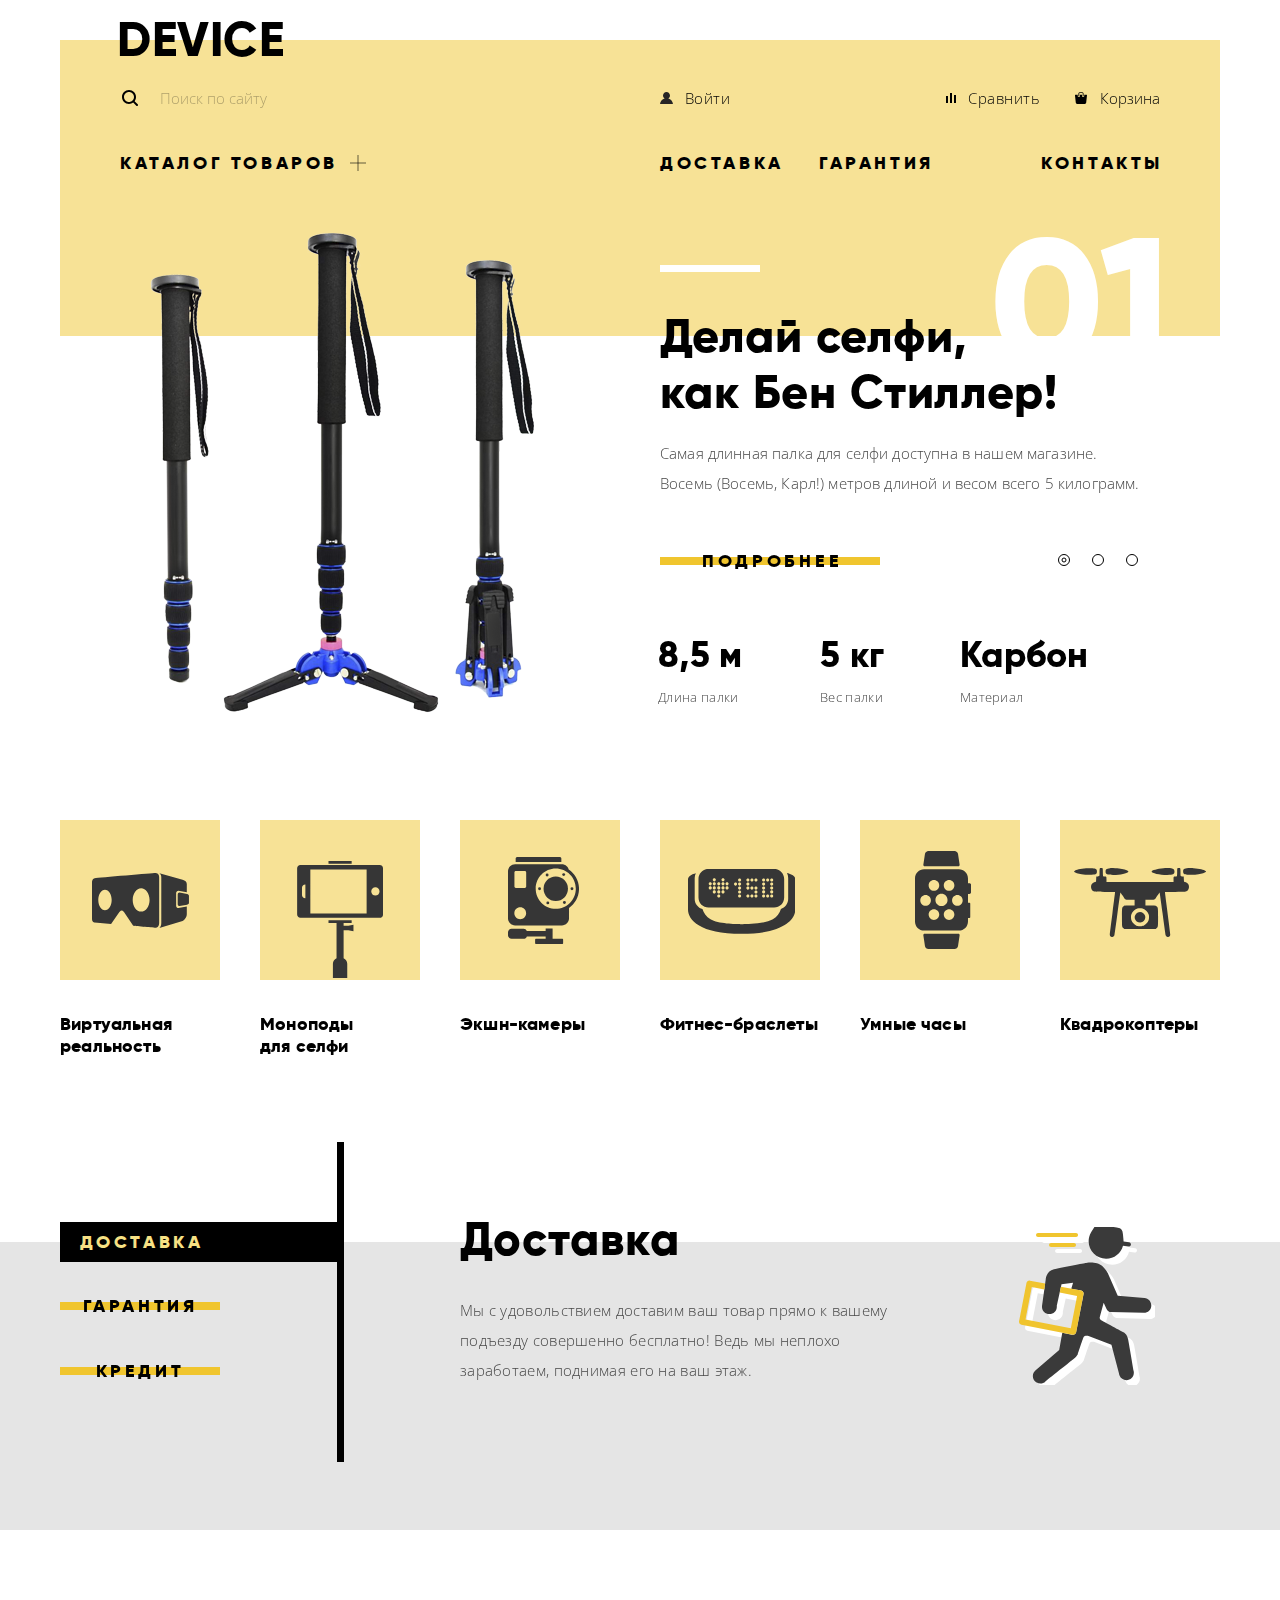
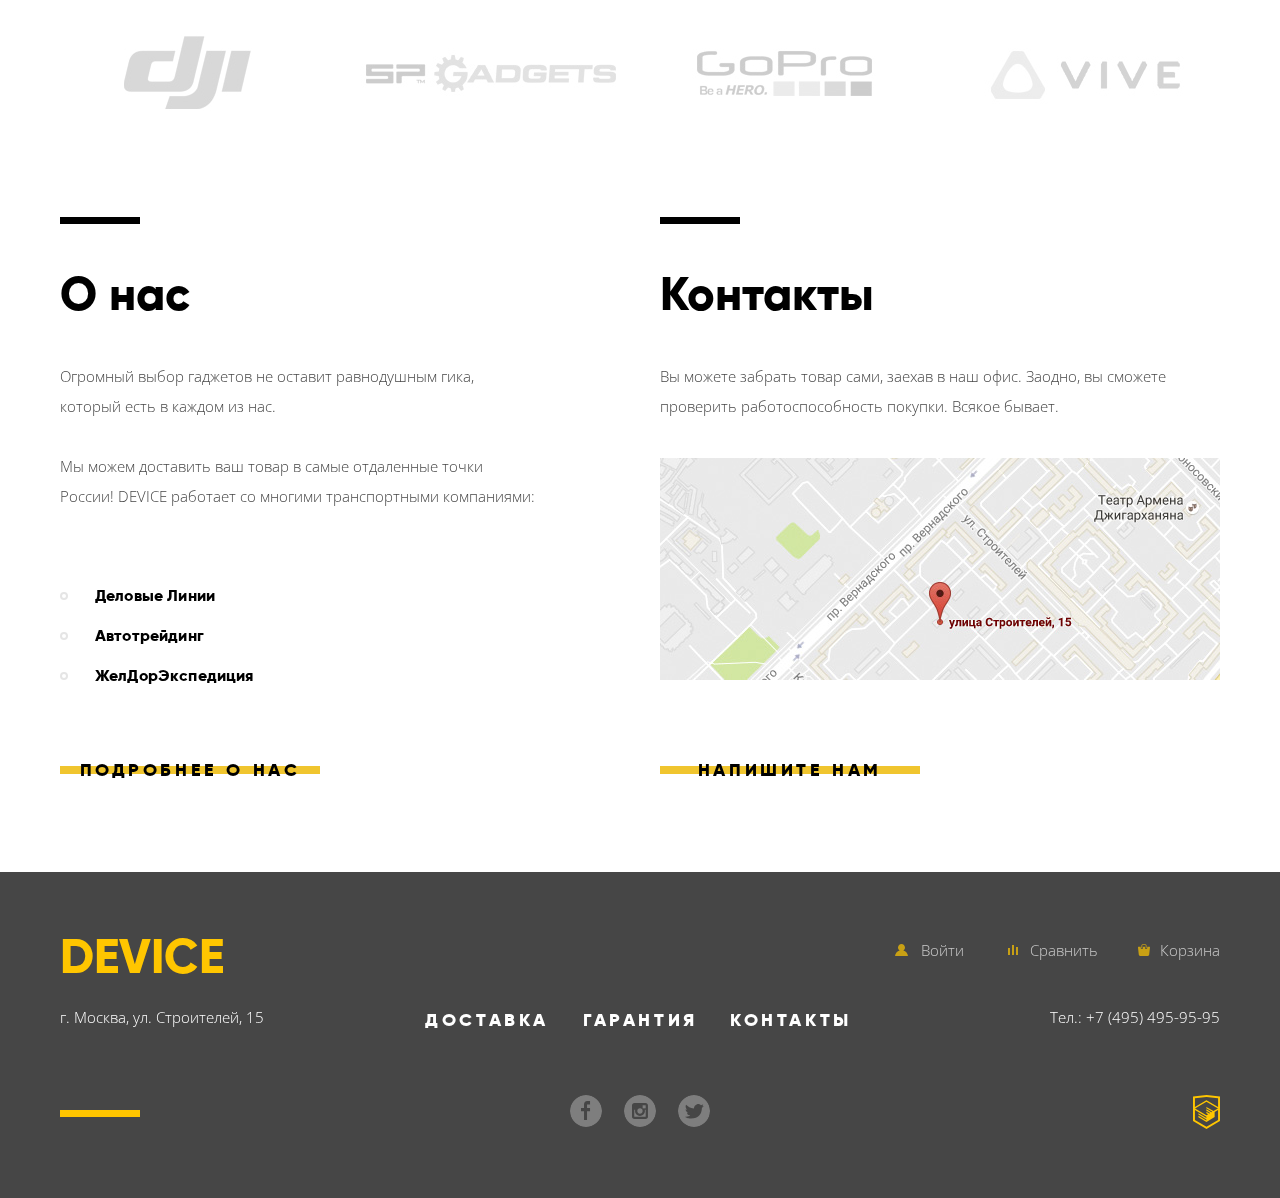
==== commit c967cbe8: "Исправление замечаний. Дополнительные критерии." ====
--- a/index.html
+++ b/index.html
@@ -2,296 +2,373 @@
 <html lang="ru">
 
 <head>
-	<meta charset="utf-8">
-	<meta name="format-detection" content="telephone=no">
-	<title>HTML Academy: Девайс</title>
-	<link href="https://fonts.googleapis.com/css?family=Open+Sans:300,400&amp;subset=cyrillic" rel="stylesheet">
-	<link rel="stylesheet" href="css/normalize.css">
-	<link rel="stylesheet" href="css/style.css"> </head>
+  <meta charset="utf-8">
+  <meta name="format-detection" content="telephone=no">
+  <title>HTML Academy: Девайс</title>
+  <link href="https://fonts.googleapis.com/css?family=Open+Sans:300,400&amp;subset=cyrillic" rel="stylesheet">
+  <link rel="stylesheet" href="css/normalize.css">
+  <link rel="stylesheet" href="css/style.min.css">
+</head>
 
 <body>
-	<h1 class="visually-hidden">Интернет-магазин новейших гаджетов Device</h1>
-	<header class="main-header container">
-		<p class="logo in-header"><a>Device</a></p>
-		<section class="main-header-user">
-			<h2 class="visually-hidden">Пользовательский блок</h2>
-			<form action="#" method="get" class="user-search-form">
-				<input type="text" id="header-search" name="header-search" autocomplete="off" value="Поиск по сайту">
-				<label for="header-search" class="visually-hidden">Поиск по сайту</label>
-				<button class="user-search-btn" type="submit">Найти</button>
-			</form>
-			<ul class="user-actions-list in-header">
-				<li class="user-actions-item">
-					<a href="#" class="user-login">
-						<ul class="user-login-list">
-							<li class="user-login-item"> <span class="user-name"></span> </li>
-							<li class="user-login-item"> <span class="user-in">Войти</span> </li>
-						</ul>
-					</a>
-				</li>
-				<li class="user-actions-item"> <a href="#" class="user-compare">Сравнить</a> </li>
-				<li class="user-actions-item"> <a href="#" class="user-cart">Корзина</a> </li>
-			</ul>
-		</section>
-		<nav class="main-navigation">
-			<h2 class="visually-hidden">Главное меню</h2>
-			<ul class="main-navigation-list in-header">
-				<li class="main-navigation-item"> <a href="#">Каталог товаров</a>
-					<div class="secondary-menu-container">
-						<ul class="secondary-menu-list">
-							<li class="secondary-menu-item"><a href="#">Виртуальная реальность</a></li>
-							<li class="secondary-menu-item"><a href="catalog-monopodes.html">Моноподы для селфи</a></li>
-							<li class="secondary-menu-item"><a href="#">Экшн-камеры</a></li>
-						</ul>
-						<ul class="secondary-menu-list">
-							<li class="secondary-menu-item"><a href="#">Фитнес-браслеты</a></li>
-							<li class="secondary-menu-item"><a href="#">Умные часы</a></li>
-						</ul>
-						<ul class="secondary-menu-list">
-							<li class="secondary-menu-item"><a href="#">Квадрокоптеры</a></li>
-						</ul>
-					</div>
-				</li>
-				<li class="main-navigation-item"><a href="#">Доставка</a></li>
-				<li class="main-navigation-item"><a href="#">Гарантия</a></li>
-				<li class="main-navigation-item"><a href="#">Контакты</a></li>
-			</ul>
-		</nav>
-	</header>
-	<main>
-		<section class="promo-slider container">
-			<h2 class="visually-hidden">Промо-слайдер</h2>
-			<ol class="promo-slides-list">
-				<li class="promo-slides-item current-slide">
-					<h3 class="visually-hidden">Самая длинная палка для селфи</h3>
-					<p class="slide-image"> <img src="img/slide1.png" alt="Самая длинная палка для селфи" width="384" height="486"> </p>
-					<div class="slide-info"> <b class="slide-title">Делай селфи,<br> как Бен Стиллер!</b>
-						<p class="slide-description">Самая длинная палка для селфи доступна в нашем магазине. Восемь (Восемь, Карл!) метров длиной и весом всего 5 килограмм.</p>
-						<table class="slide-info-table">
-							<caption class="visually-hidden">Характеристики</caption>
-							<thead>
-								<tr>
-									<td>Длина палки</td>
-									<td>Вес палки</td>
-									<td>Материал</td>
-								</tr>
-							</thead>
-							<tbody>
-								<tr>
-									<td>8,5 м</td>
-									<td>5 кг</td>
-									<td>Карбон</td>
-								</tr>
-							</tbody>
-						</table> <a href="#" class="btn slide-detail-btn">Подробнее</a> </div>
-				</li>
-				<li class="promo-slides-item">
-					<h3 class="visually-hidden">Мотивирующие фитнес-браслеты</h3>
-					<p class="slide-image"> <img src="img/slide2.png" alt="Мотивирующие фитнес-браслеты" width="345" height="485"> </p>
-					<div class="slide-info"> <b class="slide-title">Худеем правильно!</b>
-						<p class="slide-description">Мотивирующие фитнес-браслеты помогут найти в себе силы не пропускать занятия и соблюдать диету.</p>
-						<table class="slide-info-table">
-							<caption class="visually-hidden">Характеристики</caption>
-							<thead>
-								<tr>
-									<td>Без подзарядки</td>
-								</tr>
-							</thead>
-							<tbody>
-								<tr>
-									<td>48 часов</td>
-								</tr>
-							</tbody>
-						</table> <a href="#" class="btn slide-detail-btn">Подробнее</a> </div>
-				</li>
-				<li class="promo-slides-item">
-					<h3 class="visually-hidden">Квадрокоптер с лазером</h3>
-					<p class="slide-image"> <img src="img/slide3.png" alt="Квадрокоптер с лазером" width="526" height="334"> </p>
-					<div class="slide-info"> <b class="slide-title">Порхает как бабочка, жалит как пчела!</b>
-						<p class="slide-description">Этот обычный, на первый взгляд, квадрокоптер оснащен мощным лазером, замаскированным под стандартную камеру.</p>
-						<table class="slide-info-table">
-							<caption class="visually-hidden">Характеристики</caption>
-							<thead>
-								<tr>
-									<td>Дальность полета</td>
-									<td>Радиус поражения</td>
-								</tr>
-							</thead>
-							<tbody>
-								<tr>
-									<td>800 м</td>
-									<td>50 м</td>
-								</tr>
-							</tbody>
-						</table> <a href="#" class="btn slide-detail-btn">Подробнее</a> </div>
-				</li>
-			</ol>
-			<ol class="slider-controls">
-				<li>
-					<button class="slider-btn slider-btn-current" type="button">Первый слайд</button>
-				</li>
-				<li>
-					<button class="slider-btn" type="button">Второй слайд</button>
-				</li>
-				<li>
-					<button class="slider-btn" type="button">Третий слайд</button>
-				</li>
-			</ol>
-		</section>
-		<section class="product-gallery container">
-			<h2 class="visually-hidden">Категории наших товаров</h2>
-			<ul class="product-list">
-				<li class="product-item">
-					<a href="#">
-						<div class="product-image"> <img src="img/popular-1.svg" alt="Виртуальная реальность" width="97" height="55"> </div>
-						<h3 class="product-name">Виртуальная реальность</h3> </a>
-				</li>
-				<li class="product-item">
-					<a href="catalog-monopodes.html">
-						<div class="product-image"> <img src="img/popular-2.svg" alt="Моноподы для селфи" width="86" height="117"> </div>
-						<h3 class="product-name">Моноподы <br> для селфи</h3> </a>
-				</li>
-				<li class="product-item">
-					<a href="#">
-						<div class="product-image"> <img src="img/popular-3.svg" alt="Экшн-камеры" width="71" height="87"> </div>
-						<h3 class="product-name">Экшн-камеры</h3> </a>
-				</li>
-				<li class="product-item">
-					<a href="#">
-						<div class="product-image"> <img src="img/popular-4.svg" alt="Фитнес-браслеты" width="107" height="65"> </div>
-						<h3 class="product-name">Фитнес-браслеты</h3> </a>
-				</li>
-				<li class="product-item">
-					<a href="#">
-						<div class="product-image"> <img src="img/popular-5.svg" alt="Умные часы" width="56" height="98"> </div>
-						<h3 class="product-name">Умные часы</h3> </a>
-				</li>
-				<li class="product-item">
-					<a href="#">
-						<div class="product-image"> <img src="img/popular-6.svg" alt="Квадрокоптеры" width="132" height="69"> </div>
-						<h3 class="product-name">Квадрокоптеры</h3> </a>
-				</li>
-			</ul>
-		</section>
-		<section class="services">
-			<div class="container">
-				<h2 class="visually-hidden">Наши сервисы</h2>
-				<ul class="service-buttons">
-					<li>
-						<button class="btn service-btn service-btn-current" type="button">Доставка</button>
-					</li>
-					<li>
-						<button class="btn service-btn" type="button">Гарантия</button>
-					</li>
-					<li>
-						<button class="btn service-btn" type="button">Кредит</button>
-					</li>
-				</ul>
-				<ul class="service-list">
-					<li class="service-item service-item-current">
-						<h3 class="service-title">Доставка</h3>
-						<p class="service-description"> Мы с удовольствием доставим ваш товар прямо к вашему подъезду совершенно бесплатно! Ведь мы неплохо заработаем, поднимая его на ваш этаж. </p>
-					</li>
-					<li class="service-item">
-						<h3 class="service-title">Гарантия</h3>
-						<p class="service-description"> Если из-за возгорания купленного у нас товара у вас сгорит дом — не переживайте, мы выдадим вам новый. Товар, не дом, конечно же. </p>
-					</li>
-					<li class="service-item">
-						<h3 class="service-title">Кредит</h3>
-						<p class="service-description"> Залезть в долговую яму стало проще! Кредитные консультанты подберут для вас наиболее выгодные условия кредита. Выгодные для нашего банка, разумеется. </p>
-					</li>
-				</ul>
-			</div>
-		</section>
-		<section class="brand-gallery container">
-			<h2 class="visually-hidden">Наши бренды</h2>
-			<ul class="brand-list">
-				<li class="brand-item">
-					<h3 class="visually-hidden">DJI</h3> <img src="img/brand1.jpg" alt="DJI" width="260" height="100"></li>
-				<li class="brand-item">
-					<h3 class="visually-hidden">SP Gadgets</h3> <img src="img/brand2.jpg" alt="SP Gadgets" width="260" height="100"></li>
-				<li class="brand-item">
-					<h3 class="visually-hidden">GoPro</h3> <img src="img/brand3.jpg" alt="GoPro" width="260" height="100"></li>
-				<li class="brand-item">
-					<h3 class="visually-hidden">Vive</h3> <img src="img/brand4.jpg" alt="Vive" width="260" height="100"></li>
-			</ul>
-		</section>
-		<div class="container about-container">
-			<section class="about-us">
-				<h2 class="about-us-title">О нас</h2>
-				<p class="about-us-description">Огромный выбор гаджетов не оставит равнодушным гика, который есть в каждом из нас.</p>
-				<p class="about-us-description">Мы можем доставить ваш товар в самые отдаленные точки России! DEVICE работает со многими транспортными компаниями:</p>
-				<ul class="delivery-list">
-					<li class="delivery-item">Деловые Линии</li>
-					<li class="delivery-item">Автотрейдинг</li>
-					<li class="delivery-item">ЖелДорЭкспедиция</li>
-				</ul> <a href="#" class="btn about-us-btn">Подробнее о нас</a> </section>
-			<section class="contacts">
-				<h2 class="contacts-title">Контакты</h2>
-				<p class="contacts-description">Вы можете забрать товар сами, заехав в наш офис. Заодно, вы сможете проверить работоспособность покупки. Всякое бывает.</p>
-				<a href="#" class="contacts-map"><img src="img/map-small.jpg" alt="Мы находимся по адресу улица Строителей, дом 15" width="560" height="222"></a> <a href="#" class="btn contacts-btn">Напишите нам</a> </section>
-		</div>
-	</main>
-	<footer class="main-footer">
-		<div class="container">
-			<section class="main-footer-user">
-				<h2 class="visually-hidden">Пользовательский блок</h2>
-				<p class="logo in-footer"><a>Device</a></p>
-				<ul class="user-actions-list in-footer">
-					<li class="user-actions-item"> <a class="user-login" href="#">Войти</a> </li>
-					<li class="user-actions-item"> <a class="user-compare" href="#">Сравнить</a> </li>
-					<li class="user-actions-item"> <a class="user-cart" href="#">Корзина</a> </li>
-				</ul>
-			</section>
-			<section class="main-footer-conditions">
-				<h2 class="visually-hidden">Условия покупки</h2>
-				<p class="address">г. Москва, ул. Строителей, 15</p>
-				<ul class="main-navigation-list in-footer">
-					<li class="main-navigation-item"><a href="#">Доставка</a></li>
-					<li class="main-navigation-item"><a href="#">Гарантия</a></li>
-					<li class="main-navigation-item"><a href="#">Контакты</a></li>
-				</ul>
-				<p class="phone">Тел.: +7 (495) 495-95-95</p>
-			</section>
-			<section class="main-footer-social">
-				<h2 class="visually-hidden">Device в социальных сетях</h2>
-				<ul class="social-buttons">
-					<li class="social-btn social-fb"><a href="#">Facebook</a></li>
-					<li class="social-btn social-in"><a href="#">Instagram</a></li>
-					<li class="social-btn social-tw"><a href="#">Twitter</a></li>
-				</ul>
-				<p class="copyright">
-					<a class="copyright-icon" href="https://htmlacademy.ru/intensive/htmlcss"><img src="img/logo-html.svg" alt="HTML Академия" width="27" height="35"></a>
-				</p>
-			</section>
-		</div>
-	</footer>
-	<section class="modal modal-feedback">
-		<h2 class="visually-hidden">Форма для связи</h2>
-		<form action="#" class="feedback-form" method="post">
-			<div class="feedback-row">
-				<p class="feedback-input">
-					<label for="name">Ваше имя:</label>
-					<input type="text" name="name" value="Представьтесь, пожалуйста" id="name"> </p>
-				<p class="feedback-input">
-					<label for="mail">Ваш email:</label>
-					<input type="email" name="mail" value="Для отправки ответа" id="mail"> </p>
-			</div>
-			<p class="feedback-text">
-				<label for="text">Текст письма:</label>
-				<textarea id="text" rows="5">В свободной форме</textarea>
-			</p>
-			<p class="feedback-send">
-				<button class="btn feedback-send-btn" type="submit">Отправить</button>
-			</p>
-		</form>
-		<button class="btn-close" type="button">Закрыть</button>
-	</section>
-	<section class="modal modal-map">
-		<h2 class="visually-hidden">Наш адрес на карте</h2> <img src="img/map-big.jpg" alt="Мы находимся по адресу улица Строителей, дом 15" width="960" height="559">
-		<button class="btn-close" type="button">Закрыть</button>
-	</section>
-	<script src="js/main.js"></script>
+  <h1 class="visually-hidden">Интернет-магазин новейших гаджетов Device</h1>
+  <header class="main-header container">
+    <p class="logo in-header">
+    	<a>Device</a>
+    </p>
+    <section class="main-header-user">
+      <h2 class="visually-hidden">Пользовательский блок</h2>
+      <form action="#" method="get" class="user-search-form">
+        <input type="text" id="header-search" name="header-search" autocomplete="off" value="Поиск по сайту">
+        <label for="header-search" class="visually-hidden">Поиск по сайту</label>
+        <button class="user-search-btn" type="submit">Найти</button>
+      </form>
+      <ul class="user-actions-list in-header">
+        <li class="user-actions-item">
+          <a href="backoffice.html" class="user-login">
+            <ul class="user-login-list">
+              <li class="user-login-item"><span class="user-name"></span>
+              </li><li class="user-login-item"><span class="user-in">Войти</span>
+              </li>
+            </ul>
+          </a>
+        </li>
+        <li class="user-actions-item"> <a href="#" class="user-compare">Сравнить</a>
+        </li>
+        <li class="user-actions-item"> <a href="#" class="user-cart">Корзина</a>
+        </li>
+      </ul>
+    </section>
+    <nav class="main-navigation">
+      <h2 class="visually-hidden">Главное меню</h2>
+      <ul class="main-navigation-list in-header">
+        <li class="main-navigation-item"> 
+        	<a href="#">Каталог товаров</a>
+        	<div class="secondary-menu-container">
+            <ul class="secondary-menu-list">
+              <li class="secondary-menu-item"><a href="#">Виртуальная реальность</a>
+              </li>
+              <li class="secondary-menu-item"><a href="catalog-monopodes.html">Моноподы для селфи</a>
+              </li>
+              <li class="secondary-menu-item"><a href="#">Экшн-камеры</a>
+              </li>
+            </ul>
+            <ul class="secondary-menu-list">
+              <li class="secondary-menu-item"><a href="#">Фитнес-браслеты</a>
+              </li>
+              <li class="secondary-menu-item"><a href="#">Умные часы</a>
+              </li>
+            </ul>
+            <ul class="secondary-menu-list">
+              <li class="secondary-menu-item"><a href="#">Квадрокоптеры</a>
+              </li>
+            </ul>
+          </div>
+        </li>
+        <li class="main-navigation-item"><a href="#">Доставка</a>
+        </li>
+        <li class="main-navigation-item"><a href="#">Гарантия</a>
+        </li>
+        <li class="main-navigation-item"><a href="#">Контакты</a>
+        </li>
+      </ul>
+    </nav>
+  </header>
+  <main>
+    <section class="promo-slider container">
+      <h2 class="visually-hidden">Промо-слайдер</h2>
+      <ol class="promo-slides-list">
+        <li class="promo-slides-item current-slide">
+          <h3 class="visually-hidden">Самая длинная палка для селфи</h3>
+          <p class="slide-image">
+            <img src="img/slide1.png" alt="Самая длинная палка для селфи" width="384" height="486">
+          </p>
+          <div class="slide-info"> <b class="slide-title">Делай селфи,<br> как Бен Стиллер!</b>
+            <p class="slide-description">Самая длинная палка для селфи доступна в нашем магазине. Восемь (Восемь, Карл!) метров длиной и весом всего 5 килограмм.</p>
+            <a href="#" class="btn slide-detail-btn">Подробнее</a>
+            <table class="slide-info-table">
+              <caption class="visually-hidden">Характеристики</caption>
+              <thead>
+                <tr>
+                  <td>Длина палки</td>
+                  <td>Вес палки</td>
+                  <td>Материал</td>
+                </tr>
+              </thead>
+              <tbody>
+                <tr>
+                  <td>8,5 м</td>
+                  <td>5 кг</td>
+                  <td>Карбон</td>
+                </tr>
+              </tbody>
+            </table> 
+          </div>
+        </li>
+        <li class="promo-slides-item">
+          <h3 class="visually-hidden">Мотивирующие фитнес-браслеты</h3>
+          <p class="slide-image">
+            <img src="img/slide2.png" alt="Мотивирующие фитнес-браслеты" width="345" height="485">
+          </p>
+          <div class="slide-info"> <b class="slide-title">Худеем правильно!</b>
+            <p class="slide-description">Мотивирующие фитнес-браслеты помогут найти в себе силы не пропускать занятия и соблюдать диету.</p>
+            <a href="#" class="btn slide-detail-btn">Подробнее</a>
+            <table class="slide-info-table">
+              <caption class="visually-hidden">Характеристики</caption>
+              <thead>
+                <tr>
+                  <td>Без подзарядки</td>
+                </tr>
+              </thead>
+              <tbody>
+                <tr>
+                  <td>48 часов</td>
+                </tr>
+              </tbody>
+            </table>
+          </div>
+        </li>
+        <li class="promo-slides-item">
+          <h3 class="visually-hidden">Квадрокоптер с лазером</h3>
+          <p class="slide-image">
+            <img src="img/slide3.png" alt="Квадрокоптер с лазером" width="526" height="334">
+          </p>
+          <div class="slide-info"> <b class="slide-title">Порхает как бабочка, жалит как пчела!</b>
+            <p class="slide-description">Этот обычный, на первый взгляд, квадрокоптер оснащен мощным лазером, замаскированным под стандартную камеру.</p>
+            <a href="#" class="btn slide-detail-btn">Подробнее</a>
+            <table class="slide-info-table">
+              <caption class="visually-hidden">Характеристики</caption>
+              <thead>
+                <tr>
+                  <td>Дальность полета</td>
+                  <td>Радиус поражения</td>
+                </tr>
+              </thead>
+              <tbody>
+                <tr>
+                  <td>800 м</td>
+                  <td>50 м</td>
+                </tr>
+              </tbody>
+            </table> 
+          </div>
+        </li>
+      </ol>
+      <ol class="slider-controls">
+        <li>
+          <button class="slider-btn slider-btn-current" type="button">Первый слайд</button>
+        </li>
+        <li>
+          <button class="slider-btn" type="button">Второй слайд</button>
+        </li>
+        <li>
+          <button class="slider-btn" type="button">Третий слайд</button>
+        </li>
+      </ol>
+    </section>
+    <section class="product-gallery container">
+      <h2 class="visually-hidden">Категории наших товаров</h2>
+      <ul class="product-list">
+        <li class="product-item">
+          <a href="#">
+            <div class="product-image">
+              <img src="img/popular-1.svg" alt="Виртуальная реальность" width="97" height="55">
+            </div>
+            <h3 class="product-name">Виртуальная реальность</h3>
+          </a>
+        </li>
+        <li class="product-item">
+          <a href="catalog-monopodes.html">
+            <div class="product-image">
+              <img src="img/popular-2.svg" alt="Моноподы для селфи" width="86" height="117">
+            </div>
+            <h3 class="product-name">Моноподы для селфи</h3>
+          </a>
+        </li>
+        <li class="product-item">
+          <a href="#">
+            <div class="product-image">
+              <img src="img/popular-3.svg" alt="Экшн-камеры" width="71" height="87">
+            </div>
+            <h3 class="product-name">Экшн-камеры</h3>
+          </a>
+        </li>
+        <li class="product-item">
+          <a href="#">
+            <div class="product-image">
+              <img src="img/popular-4.svg" alt="Фитнес-браслеты" width="107" height="65">
+            </div>
+            <h3 class="product-name">Фитнес-браслеты</h3>
+          </a>
+        </li>
+        <li class="product-item">
+          <a href="#">
+            <div class="product-image">
+              <img src="img/popular-5.svg" alt="Умные часы" width="56" height="98">
+            </div>
+            <h3 class="product-name">Умные часы</h3>
+          </a>
+        </li>
+        <li class="product-item">
+          <a href="#">
+            <div class="product-image">
+              <img src="img/popular-6.svg" alt="Квадрокоптеры" width="132" height="69">
+            </div>
+            <h3 class="product-name">Квадрокоптеры</h3>
+          </a>
+        </li>
+      </ul>
+    </section>
+    <section class="services">
+      <div class="container">
+        <h2 class="visually-hidden">Наши сервисы</h2>
+        <ul class="service-buttons">
+          <li>
+            <button class="btn service-btn service-btn-current" type="button">Доставка</button>
+          </li>
+          <li>
+            <button class="btn service-btn" type="button">Гарантия</button>
+          </li>
+          <li>
+            <button class="btn service-btn" type="button">Кредит</button>
+          </li>
+        </ul>
+        <ul class="service-list">
+          <li class="service-item service-item-current">
+            <h3 class="service-title">Доставка</h3>
+            <p class="service-description">Мы с удовольствием доставим ваш товар прямо к вашему подъезду совершенно бесплатно! Ведь мы неплохо заработаем, поднимая его на ваш этаж.</p>
+          </li>
+          <li class="service-item">
+            <h3 class="service-title">Гарантия</h3>
+            <p class="service-description">Если из-за возгорания купленного у нас товара у вас сгорит дом — не переживайте, мы выдадим вам новый. Товар, не дом, конечно же.</p>
+          </li>
+          <li class="service-item">
+            <h3 class="service-title">Кредит</h3>
+            <p class="service-description">Залезть в долговую яму стало проще! Кредитные консультанты подберут для вас наиболее выгодные условия кредита. Выгодные для нашего банка, разумеется.</p>
+          </li>
+        </ul>
+      </div>
+    </section>
+    <section class="brand-gallery container">
+      <h2 class="visually-hidden">Наши бренды</h2>
+      <ul class="brand-list">
+        <li class="brand-item">
+          <h3 class="visually-hidden">DJI</h3>
+          <img src="img/brand1.jpg" alt="DJI" width="260" height="100">
+        </li>
+        <li class="brand-item">
+          <h3 class="visually-hidden">SP Gadgets</h3>
+          <img src="img/brand2.jpg" alt="SP Gadgets" width="260" height="100">
+        </li>
+        <li class="brand-item">
+          <h3 class="visually-hidden">GoPro</h3>
+          <img src="img/brand3.jpg" alt="GoPro" width="260" height="100">
+        </li>
+        <li class="brand-item">
+          <h3 class="visually-hidden">Vive</h3>
+          <img src="img/brand4.jpg" alt="Vive" width="260" height="100">
+        </li>
+      </ul>
+    </section>
+    <div class="container about-container">
+      <section class="about-us">
+        <h2 class="about-us-title">О нас</h2>
+        <p class="about-us-description">Огромный выбор гаджетов не оставит равнодушным гика, который есть в каждом из нас.</p>
+        <p class="about-us-description">Мы можем доставить ваш товар в самые отдаленные точки России! DEVICE работает со многими транспортными компаниями:</p>
+        <ul class="delivery-list">
+          <li class="delivery-item">Деловые Линии</li>
+          <li class="delivery-item">Автотрейдинг</li>
+          <li class="delivery-item">ЖелДорЭкспедиция</li>
+        </ul> <a href="#" class="btn about-us-btn">Подробнее о нас</a>
+      </section>
+      <section class="contacts">
+        <h2 class="contacts-title">Контакты</h2>
+        <p class="contacts-description">Вы можете забрать товар сами, заехав в наш офис. Заодно, вы сможете проверить работоспособность покупки. Всякое бывает.</p>
+        <a class="contacts-map" href="https://yandex.ru/maps/213/moscow/?source=serp_navig&mode=search&ll=37.529654%2C55.686980&z=16&ol=geo&ouri=ymapsbm1%3A%2F%2Fgeo%3Fll%3D37.530%252C55.687%26spn%3D0.001%252C0.001%26text%3D%25D0%25A0%25D0%25BE%25D1%2581%25D1%2581%25D0%25B8%25D1%258F%252C%2520%25D0%259C%25D0%25BE%25D1%2581%25D0%25BA%25D0%25B2%25D0%25B0%252C%2520%25D1%2583%25D0%25BB%25D0%25B8%25D1%2586%25D0%25B0%2520%25D0%25A1%25D1%2582%25D1%2580%25D0%25BE%25D0%25B8%25D1%2582%25D0%25B5%25D0%25BB%25D0%25B5%25D0%25B9%252C%252015%2520" target="_blank">
+          <img src="img/map-small.jpg" alt="Мы находимся по адресу улица Строителей, дом 15" width="560" height="222">
+          
+        </a> 
+        <a href="#" class="btn contacts-btn">Напишите нам</a>
+      </section>
+    </div>
+  </main>
+  <footer class="main-footer">
+    <div class="container">
+      <section class="main-footer-user">
+        <h2 class="visually-hidden">Пользовательский блок</h2>
+        <p class="logo in-footer"><a>Device</a>
+        </p>
+        <ul class="user-actions-list in-footer">
+          <li class="user-actions-item"> <a class="user-login" href="#">Войти</a>
+          </li>
+          <li class="user-actions-item"> <a class="user-compare" href="#">Сравнить</a>
+          </li>
+          <li class="user-actions-item"> <a class="user-cart" href="#">Корзина</a>
+          </li>
+        </ul>
+      </section>
+      <section class="main-footer-conditions">
+        <h2 class="visually-hidden">Условия покупки</h2>
+        <p class="address">г. Москва, ул. Строителей, 15</p>
+        <ul class="main-navigation-list in-footer">
+          <li class="main-navigation-item"><a href="#">Доставка</a>
+          </li>
+          <li class="main-navigation-item"><a href="#">Гарантия</a>
+          </li>
+          <li class="main-navigation-item"><a href="#">Контакты</a>
+          </li>
+        </ul>
+        <p class="phone">Тел.: <a href="tel:+7 (495) 495-95-95">+7 (495) 495-95-95</a>
+        </p>
+      </section>
+      <section class="main-footer-social">
+        <h2 class="visually-hidden">Device в социальных сетях</h2>
+        <ul class="social-buttons">
+          <li class="social-btn social-fb"><a href="#"><span class="visually-hidden">Facebook</span></a>
+          </li>
+          <li class="social-btn social-in"><a href="#"><span class="visually-hidden">Instagram</span></a>
+          </li>
+          <li class="social-btn social-tw"><a href="#"><span class="visually-hidden">Twitter</span></a>
+          </li>
+        </ul>
+        <p class="copyright">
+          <a class="copyright-icon" href="https://htmlacademy.ru/intensive/htmlcss">
+            <img src="img/logo-html.svg" alt="HTML Академия" width="27" height="35">
+          </a>
+        </p>
+      </section>
+    </div>
+  </footer>
+  <div class="modal modal-overlay"></div>
+  <section class="modal modal-feedback">
+    <h2 class="visually-hidden">Форма для связи</h2>
+    <form action="#" class="feedback-form" method="post">
+      <div class="feedback-row">
+        <p class="feedback-input">
+          <label for="name">Ваше имя:</label>
+          <input type="text" name="name" id="name">
+        </p>
+        <p class="feedback-input">
+          <label for="mail">Ваш email:</label>
+          <input type="email" name="mail" id="mail">
+        </p>
+      </div>
+      <p class="feedback-text">
+        <label for="text">Текст письма:</label>
+        <textarea id="text" rows="5">В свободной форме</textarea>
+      </p>
+      <p class="feedback-send">
+        <button class="btn feedback-send-btn" type="submit">Отправить</button>
+      </p>
+    </form>
+    <button class="btn-close" type="button">Закрыть</button>
+  </section>
+  <section class="modal modal-map">
+    <h2 class="visually-hidden">Наш адрес на карте</h2>
+    <iframe src="https://yandex.ru/map-widget/v1/-/CBUNfJcAHC" width="960" height="559" ></iframe>
+    <button class="btn-close" type="button">Закрыть</button>
+  </section>
+  <script src="js/main.min.js"></script>
 </body>
 
-</html>+</html>
--- a/css/style.min.css
+++ b/css/style.min.css
@@ -0,0 +1,9 @@
+
+Source
+.foo { color: #ff0000; }
+.bar { color: rgba(255, 0, 0, 1); }
+Result
+Source map
+Restructure
+Beautify
+@font-face{font-family:"Gilroy";font-style:normal;font-weight:300;src:url(../fonts/gilroylight.woff2) format("woff2"),url(../fonts/gilroylight.woff) format("woff")}@font-face{font-family:"Gilroy";font-style:normal;font-weight:900;src:url(../fonts/gilroyextrabold.woff2) format("woff2"),url(../fonts/gilroyextrabold.woff) format("woff")}html{-webkit-box-sizing:border-box;box-sizing:border-box}*,::after,::before{-webkit-box-sizing:inherit;box-sizing:inherit}body{min-width:1200px;margin:0;padding:0;font-family:"Open Sans","Arial",sans-serif;font-size:15px;line-height:30px;font-weight:300;color:#464646;background-color:#fff}.visually-hidden:not(:focus):not(:active),input[type=checkbox].visually-hidden,input[type=radio].visually-hidden{position:absolute;width:1px;height:1px;margin:-1px;border:0;padding:0;white-space:nowrap;-webkit-clip-path:inset(100%);clip-path:inset(100%);clip:rect(0,0,0,0);overflow:hidden}a{text-decoration:none}img{max-width:100%;height:auto}.btn{display:inline-block;font-family:"Gilroy","Arial",sans-serif;font-weight:900;font-size:18px;line-height:40px;letter-spacing:.2em;text-transform:uppercase;text-align:center;color:#000;vertical-align:middle;background-color:transparent;background-image:-webkit-gradient(linear,left top, left bottom,color-stop(40%, transparent),color-stop(40%, #f0c52e),color-stop(60%, #f0c52e),color-stop(60%, transparent));background-image:linear-gradient(to bottom,transparent 40%,#f0c52e 40%,#f0c52e 60%,transparent 60%);border:0}.btn:focus,.btn:hover{background-color:#f0c52e;color:#000}.btn:active{color:rgba(0,0,0,.3)}.main-header{color:#000;font-size:15px;line-height:36px}.logo{margin:0;padding:0;text-transform:uppercase}.logo a{font-family:"Gilroy","Arial",sans-serif;font-weight:900;font-size:48px;line-height:60px}.logo.in-header a{color:#000}.logo.in-header a[href]:focus,.logo.in-header a[href]:hover{color:rgba(0,0,0,.6)}.logo.in-header a[href]:active{color:rgba(0,0,0,.3)}.user-search-form input[type=text]{font:inherit;background-color:transparent;border:0;opacity:.3;border-bottom:1px solid transparent}.user-search-btn{opacity:0;cursor:pointer;font:inherit;border:1px solid #000;background-color:transparent}input[type=text]:focus~.user-search-btn{opacity:1}.user-search-form input[type=text]:hover{opacity:.6}.user-search-form input[type=text]:focus{background-color:transparent;outline:0;opacity:1;border-bottom:1px solid #000}.user-search-btn:active,.user-search-btn:focus,.user-search-btn:hover{background-color:#000;color:#fff;opacity:1;cursor:pointer}.user-search-btn:active{color:rgba(255,255,255,.3)}.main-navigation-list,.secondary-menu-list,.user-actions-list,.user-login-list{list-style:none;margin:0;padding:0}.user-actions-list a{color:#000;background-color:transparent}.main-navigation-list a,.user-actions-list .user-login,.user-actions-list .user-name{color:#000}.user-name{letter-spacing:.02em}.user-login-item .user-out{color:rgba(0,0,0,.3);padding-left:19px}.main-navigation-list a:focus,.main-navigation-list a:hover,.user-out:focus,.user-out:hover{color:rgba(0,0,0,.6)}.user-out:active{color:rgba(0,0,0,.1)}.user-actions-item{text-align:right;font-size:15px}.main-navigation{background-color:#f7e296;padding:25px 60px 155px}.main-navigation-list a:active{color:rgba(0,0,0,.3)}.main-navigation-item>a{text-transform:uppercase;font-family:"Gilroy","Arial",sans-serif;font-weight:900;font-size:18px;line-height:24px;letter-spacing:.2em}.promo-slides-list,.slider-controls{list-style:none;padding:0}.slider-controls{margin:0}.slide-detail-btn,.slide-title{font-family:"Gilroy","Arial",sans-serif;font-weight:900}.slide-title{color:#000;word-spacing:.02em;font-size:47px;line-height:56px;letter-spacing:.01em}.slide-detail-btn{font-size:18px;line-height:40px;letter-spacing:.21em}.slide-info-table thead{font-size:13px;line-height:20px}.product-item h3,.slide-info-table tbody{font-family:"Gilroy","Arial",sans-serif;color:#000}.slide-info-table tbody{margin-bottom:5px;font-weight:300;font-size:36px;line-height:42px}.product-list{list-style:none;margin:0;padding:0}.product-item h3{font-weight:900;font-size:18px;line-height:22px;letter-spacing:.01em}.product-image{background-color:rgba(240,197,46,.5)}.product-item:focus .product-image,.product-item:hover .product-image{background-color:#f0c52e}.product-item:active .product-image{background-color:#f0c52e}.product-item:active h3,.product-item:active img{opacity:.3}.services{background-color:#e5e5e5}.service-buttons,.service-list{list-style:none;padding:0}.service-list{margin:0}.service-btn{font-family:"Gilroy","Arial",sans-serif;font-weight:900;font-size:18px;line-height:40px;letter-spacing:.2em;cursor:pointer}.service-btn-current,.service-btn-current:active,.service-btn-current:focus,.service-btn-current:hover,.service-btn:active{background-color:#000;background-image:none;color:#f7e184;cursor:default;line-height:38px}.service-title{font-family:"Gilroy","Arial",sans-serif;font-weight:900;font-size:47px;line-height:55px;color:#000;letter-spacing:.02em}.brand-list{list-style:none;margin:0;padding:0}.brand-item{cursor:pointer}.about-us-title,.contacts-title{padding:0;margin:0 0 39px;font-family:"Gilroy","Arial",sans-serif;font-weight:900;font-size:47px;line-height:55px;color:#000}.delivery-list{list-style:none;padding:0}.delivery-item,.page-title{font-family:"Gilroy","Arial",sans-serif;font-weight:900;font-size:16px;line-height:40px;color:#000;letter-spacing:.01em}.page-title{font-size:47px;line-height:55px}.breadcrumbs{list-style:none;padding:0}.breadcrumbs a,.breadcrumbs-current{font-size:14px;line-height:36px;color:rgba(0,0,0,.3)}.breadcrumbs-current{letter-spacing:.01em}.breadcrumbs a:focus,.breadcrumbs a:hover{color:rgba(0,0,0,.6)}.breadcrumbs a:active{color:rgba(0,0,0,.1)}.filter{background-color:#efefef}.filter h2{line-height:20px}.filter h2,.sort h2{font-family:"Gilroy","Arial",sans-serif;font-weight:900;font-size:16px;color:#000;letter-spacing:.23em;text-transform:uppercase}.filter-bluetooth legend,.filter-color legend,.range-name{font-family:"Gilroy","Arial",sans-serif;font-weight:900;font-size:18px;line-height:24px;color:#000}.filter-bluetooth,.filter-color{border:0;padding:0}.filter-bluetooth-list,.filter-color-list{list-style:none;margin:0;padding:0}.filter-bluetooth-option label,.filter-color-option label{font-size:14px;line-height:40px;color:#000;padding-left:39px;cursor:pointer;padding-top:5px;padding-bottom:5px}.filter-btn{font-size:18px;line-height:40px;letter-spacing:.2em;font-weight:900;width:200px;cursor:pointer}.sort-controls,.sort-list{list-style:none;padding:0}.sort-item a{font-weight:400;font-size:14px;color:rgba(0,0,0,.3)}.sort-item a:focus,.sort-item a:hover{color:rgba(0,0,0,.6)}.sort-item a:active{color:#000}.sort-item-current a,.sort-item-current a:active,.sort-item-current a:focus,.sort-item-current a:hover{color:#000;cursor:default}.sort-controls-item a{font-size:0}.catalog{background-color:#fff}.catalog-list{list-style:none;margin:0;padding:0}.catalog-item h3,.catalog-item-price{font-family:"Gilroy","Arial",sans-serif}.catalog-item h3{color:#000;letter-spacing:.02em;font-weight:900;font-size:18px;line-height:22px}.catalog-item-price{font-weight:300;font-size:16px;line-height:20px;margin-top:4px}.catalog-item-picture{background-color:#efefef}.catalog-compare{font-size:13px;line-height:36px;color:rgba(0,0,0,.5)}.catalog-compare:focus,.catalog-compare:hover{color:#000}.catalog-compare:active{color:rgba(0,0,0,.2)}.pagination-list{list-style:none;margin:0;padding:0}.pagination{background-color:rgba(0,0,0,.08)}.pagination-item a{font-family:"Gilroy","Arial",sans-serif;font-weight:900;font-size:16px;line-height:20px;color:rgba(0,0,0,.3)}.pagination-item a:focus,.pagination-item a:hover{color:rgba(0,0,0,.6)}.pagination-item a:active{color:#000}.pagination-item-current a,.pagination-item-current a:active,.pagination-item-current a:focus,.pagination-item-current a:hover{color:#000}.pagination-btn{border:0;background-color:transparent;font-family:"Gilroy","Arial",sans-serif;font-weight:900;font-size:16px;line-height:20px;color:#000;letter-spacing:.2em;text-transform:uppercase}.pagination-btn:focus,.pagination-btn:hover{background-color:rgba(0,0,0,.08)}.pagination-btn:active{background-color:rgba(0,0,0,.08);color:rgba(0,0,0,.3)}.main-footer{background-color:#464646;color:#fff}.logo.in-footer a{color:#ffc600}.logo.in-footer a[href]:focus,.logo.in-footer a[href]:hover{opacity:.6}.logo.in-footer a[href]:active{opacity:.3}.user-actions-list.in-footer a{line-height:36px;color:#fff}.main-navigation-list.in-footer a{color:#fff}.main-navigation-list.in-footer a:focus,.main-navigation-list.in-footer a:hover{color:rgba(255,255,255,.6)}.main-navigation-list.in-footer a:active{color:rgba(255,255,255,.3)}.social-buttons{width:140px;list-style:none;padding:0;margin:0 auto;position:relative;top:0;left:-10px;display:-webkit-box;display:-ms-flexbox;display:flex;-webkit-box-pack:justify;-ms-flex-pack:justify;justify-content:space-between;-ms-flex-wrap:wrap;flex-wrap:wrap}.btn-close{border:0;background-color:rgba(240,197,46,.5)}.btn-close:focus,.btn-close:hover{background-color:#f0c52e;outline:0;border:0}.btn-close:active{outline:0;border:0;background-color:rgba(240,197,46,.3)}.feedback-form{background-color:#fff}.feedback-form label{font-family:"Gilroy","Arial",sans-serif;font-weight:900;font-size:18px;line-height:18px;color:#000}.feedback-form input[type=email],.feedback-form input[type=text],.feedback-form textarea{border:0;background-color:rgba(229,229,229,.5);color:rgba(70,70,70,.4)}.feedback-form input[type=email]:hover,.feedback-form input[type=text]:hover,.feedback-form textarea:hover{background-color:rgba(229,229,229,.8)}.feedback-form input[type=email]:focus,.feedback-form input[type=text]:focus,.feedback-form textarea:focus{background-color:#fff;outline:3px solid #f0c52e;color:#464646}.feedback-form input[type=email]:invalid,.feedback-form input[type=text]:invalid,.feedback-form textarea:invalid{background-color:rgba(237,181,181,.5);color:rgba(70,70,70,.4)}.container{width:1200px;margin:0 auto;padding:0 20px}.main-header{position:relative;margin-top:40px;margin-bottom:20px;display:-webkit-box;display:-ms-flexbox;display:flex;-webkit-box-orient:vertical;-webkit-box-direction:normal;-ms-flex-direction:column;flex-direction:column;-webkit-box-align:stretch;-ms-flex-align:stretch;align-items:stretch}.inner-page .main-header{margin-bottom:35px}.inner-page .main-navigation{padding-bottom:44px}.main-content{position:relative;z-index:-1}.logo.in-header{-ms-flex-item-align:start;align-self:flex-start;margin-left:60px}.main-header-user{background-color:#f7e296;padding-left:60px;padding-right:60px;padding-top:40px;display:-webkit-box;display:-ms-flexbox;display:flex}.user-search-form{width:440px;margin-right:auto}.user-search-form input{height:40px}.user-actions-list{width:500px;display:-webkit-box;display:-ms-flexbox;display:flex}.in-header .user-actions-item{width:120px}.in-header .user-actions-item:first-child{width:260px;margin-right:auto;text-align:left}.user-login-list{max-width:260px}.main-navigation-list.in-header{display:-webkit-box;display:-ms-flexbox;display:flex}.in-header .main-navigation-item:nth-child(1){width:540px;position:relative}.in-header .main-navigation-item:nth-child(2),.slide-info-table td:nth-child(1){width:160px}.in-header .main-navigation-item:nth-child(3){width:140px;position:relative;left:-1px}.in-header .main-navigation-item:nth-child(4){width:140px;margin-left:60px;text-align:right;position:relative;right:-3px}.secondary-menu-list{width:200px;-ms-flex-negative:0;flex-shrink:0}.secondary-menu-list:first-child{width:240px}.secondary-menu-container{display:-webkit-box;display:-ms-flexbox;display:flex;position:absolute;z-index:1;background-color:#f7e296;width:1160px;margin-left:-60px;padding-left:60px;padding-bottom:50px}.promo-slider{position:relative;margin-bottom:55px}.promo-slides-item{display:-webkit-box;display:-ms-flexbox;display:flex;-webkit-box-pack:end;-ms-flex-pack:end;justify-content:flex-end;-webkit-box-align:start;-ms-flex-align:start;align-items:flex-start}.promo-slides-item:nth-child(1) .slide-image{width:384px;margin-right:126px;margin-top:-36px}.promo-slides-item:nth-child(2) .slide-image{width:345px;margin-right:140px;margin-top:-20px}.promo-slides-item:nth-child(3) .slide-image{width:526px;margin-right:40px;margin-top:20px}.slide-info{width:500px}.slide-title{display:block;position:relative;width:400px;z-index:1}.promo-slides-item:nth-child(3) .slide-title{width:500px;letter-spacing:0;word-spacing:0}.slider-controls li{display:inline-block;vertical-align:bottom;margin-left:18px}.product-gallery{margin-bottom:145px}.product-list{display:-webkit-box;display:-ms-flexbox;display:flex;-ms-flex-wrap:wrap;flex-wrap:wrap}.product-item{width:160px;margin-right:40px;-ms-flex-negative:0;flex-shrink:0;margin-bottom:40px}.product-item:nth-child(6n){margin-right:0}.product-name{margin:0;padding:0}.product-item:nth-child(2) .product-name{padding-right:40px}.product-image{width:160px;height:160px;margin-bottom:33px;display:-webkit-box;display:-ms-flexbox;display:flex;-webkit-box-pack:center;-ms-flex-pack:center;justify-content:center;-webkit-box-align:center;-ms-flex-align:center;align-items:center}.product-item:nth-child(2) .product-image{-webkit-box-align:end;-ms-flex-align:end;align-items:flex-end}.product-item:nth-child(2) img{margin-bottom:2px}.product-item:nth-child(3) img{margin-left:7px;margin-top:1px}.product-item:nth-child(4) img{margin-left:2px;margin-top:3px}.product-item:nth-child(5) img{margin-left:5px}.product-item:nth-child(6) img{margin-top:4px}.services{margin-bottom:94px}.services .container{display:-webkit-box;display:-ms-flexbox;display:flex;-webkit-box-pack:start;-ms-flex-pack:start;justify-content:flex-start}.service-buttons{width:280px;margin:0 120px 0 0}.service-list{width:695px}.service-item{padding-right:265px}.service-description,.service-title{padding:0}.brand-gallery{margin-bottom:134px}.brand-list{display:-webkit-box;display:-ms-flexbox;display:flex;-ms-flex-wrap:wrap;flex-wrap:wrap}.brand-item{width:260px;-ms-flex-negative:0;flex-shrink:0;margin-right:40px}.brand-item:nth-child(4n){margin-right:0}.about-container,.about-us,.contacts{display:-webkit-box;display:-ms-flexbox;display:flex}.about-container{margin-bottom:82px;-webkit-box-pack:justify;-ms-flex-pack:justify;justify-content:space-between}.about-us,.contacts{position:relative;width:560px;-webkit-box-orient:vertical;-webkit-box-direction:normal;-ms-flex-direction:column;flex-direction:column}.contacts-map{display:block;background-color:#e9e9e9;width:560px;height:222px;cursor:pointer}.delivery-list{margin:35px 0 54px}.about-us-btn,.contacts-btn{width:260px;margin-top:auto;-ms-flex-item-align:start;align-self:flex-start}.page-title{padding:0;margin:0 0 13px 60px}.breadcrumbs{margin:0 0 40px 60px}.breadcrumbs li{display:inline-block;vertical-align:top;padding-right:35px;position:relative}.catalog-wrapper{background-image:-webkit-gradient(linear,left top, right top,color-stop(50%, #efefef),color-stop(50%, #fff));background-image:linear-gradient(to right,#efefef 50%,#fff 50%)}.catalog-wrapper>.container,.filter,.sort>.container{display:-webkit-box;display:-ms-flexbox;display:flex}.catalog-wrapper>.container{-webkit-box-pack:justify;-ms-flex-pack:justify;justify-content:space-between;background-image:linear-gradient(to right,#efefef 330px,#fff 330px)}.filter{width:270px;-webkit-box-orient:vertical;-webkit-box-direction:normal;-ms-flex-direction:column;flex-direction:column;margin-left:60px;position:relative;left:-1px}.filter h2{padding:25px 0 0;margin:0 0 107px}.range-filter{position:relative;width:200px;margin-bottom:44px}.range-name,.sort h2{padding:0;margin:0 0 25px}.filter-color{position:relative;width:200px;margin:0 0 43px}.filter-bluetooth{width:200px;margin:0 0 30px}.catalog{margin-top:140px;width:760px}.sort{position:absolute;left:0;right:0;background-color:rgba(0,0,0,.08)}.sort>.container{min-height:70px}.sort h2{margin:0 0 0 400px}.sort-list{margin:0 0 0 52px}.sort-item{display:inline-block;margin-right:25px;vertical-align:middle}.sort h2,.sort-item a{line-height:70px}.sort-item:last-child{margin-right:0}.sort-controls{width:60px;margin:0 0 0 auto;position:relative;top:18px}.sort-and-catalog{width:760px;padding-bottom:70px}.catalog-item,.catalog-list{display:-webkit-box;display:-ms-flexbox;display:flex}.catalog-list{-ms-flex-wrap:wrap;flex-wrap:wrap;-webkit-box-pack:justify;-ms-flex-pack:justify;justify-content:space-between}.catalog-item{width:360px;-webkit-box-orient:vertical;-webkit-box-direction:reverse;-ms-flex-direction:column-reverse;flex-direction:column-reverse;-webkit-box-pack:end;-ms-flex-pack:end;justify-content:flex-end;margin-bottom:48px}.catalog-item:nth-child(n+3){margin-bottom:40px}.catalog-item-picture{width:360px;height:380px;margin-bottom:33px}.catalog-item:nth-child(n+3) .catalog-item-picture{margin-bottom:35px}.catalog-item-info{display:-webkit-box;display:-ms-flexbox;display:flex;-webkit-box-pack:justify;-ms-flex-pack:justify;justify-content:space-between;-webkit-box-align:start;-ms-flex-align:start;align-items:flex-start}.catalog-item-info h3{padding:0;margin:0 0 auto}.catalog-item-info a{display:block;color:#000}.catalog-item-info a:focus,.catalog-item-info a:hover{opacity:.6}.catalog-item-info a:active{opacity:.3}.catalog-item:nth-child(2n) h3{width:230px}.pagination{text-align:center}.pagination-item{display:inline-block;vertical-align:middle}.main-footer{padding-top:55px;padding-bottom:60px}.main-footer-user,.main-footer>.container{display:-webkit-box;display:-ms-flexbox;display:flex}.main-footer>.container{-webkit-box-orient:vertical;-webkit-box-direction:normal;-ms-flex-direction:column;flex-direction:column}.main-footer-user{-webkit-box-align:center;-ms-flex-align:center;align-items:center;margin-bottom:15px}.logo.in-footer{margin-right:auto}.inner-page .main-footer-user{margin-bottom:20px}.in-footer.user-actions-list{text-align:right;position:relative;top:-7px}.inner-page .in-footer.user-actions-list{top:0}.in-footer .user-actions-item{width:110px;margin-left:10px}.in-footer .user-actions-item:nth-child(3){margin-left:12px}.in-footer .user-actions-item:nth-child(2){margin-left:24px}.in-footer .user-actions-item:nth-child(1){margin-left:auto}.main-footer-conditions{display:-webkit-box;display:-ms-flexbox;display:flex;margin-bottom:63px}.main-footer-conditions .address{margin:0;padding:0}.main-footer-conditions .phone{padding:0}.phone a{color:#fff}.phone a:focus,.phone a:hover{opacity:.6}.phone a:active{opacity:.3}.main-footer-conditions .phone{margin:0 0 0 33px}.in-footer .main-navigation-item{margin-right:30px;display:inline-block;vertical-align:top}.in-footer .main-navigation-item:last-child{margin-right:0;margin-left:-2px}.main-footer-social::before{position:relative;top:15px;content:"";width:80px;height:7px;background-color:#ffc600}.main-footer-social{display:-webkit-box;display:-ms-flexbox;display:flex}.copyright{padding:0;width:27px;text-align:right;margin:0 0 0 33px}.modal-feedback{display:none;position:fixed;top:50%;left:50%;-webkit-transform:translate(-50%,-50%);transform:translate(-50%,-50%);width:960px;padding:90px 100px}.modal-content-show{display:block;-webkit-animation:form 1s;animation:form 1s}.modal-error{-webkit-animation:error .5s;animation:error .5s}.feedback-row{display:-webkit-box;display:-ms-flexbox;display:flex;-webkit-box-pack:justify;-ms-flex-pack:justify;justify-content:space-between}.feedback-input{width:360px}.feedback-input label{display:block}.feedback-input input{width:100%;padding:20px;font-weight:400;font-size:14px;line-height:18px}.feedback-input,.feedback-text{margin:0;padding:0}.feedback-text textarea{width:100%;padding:20px;margin-top:10px;min-height:155px}.modal-map{display:none;top:50%;left:50%;-webkit-transform:translate(-50%,-50%);transform:translate(-50%,-50%);width:960px;height:559px;overflow:hidden}.modal-map-show{display:block}.logo.in-header{position:absolute;top:-30px;left:17px;letter-spacing:.04em}.inner-page .logo.in-header{top:-28px}.user-search-form{position:relative;top:-2px}.user-search-form::before{content:"";position:absolute;left:2px;top:12px;width:16px;height:16px;background-image:url(../img/user-block-search.svg)}.user-search-form input[type=text]{width:100%;padding-left:40px;padding-right:60px}.user-search-btn{position:absolute;right:0;bottom:0}.user-actions-item a,.user-login-item{display:inline-block;vertical-align:top}.user-in{letter-spacing:.03em}.in-header .user-compare{letter-spacing:.03em;padding-left:22px}.inner-page .in-header .user-compare{padding-left:20px;letter-spacing:0;position:relative;left:-4px}.user-actions-item a{padding-left:25px;position:relative}.user-cart::before,.user-compare::before,.user-login::before{content:"";position:absolute;left:0;top:50%;-webkit-transform:translateY(-50%);transform:translateY(-50%);width:13px;height:12px;background-image:url(../img/user-block-login.svg)}.user-cart::before,.user-compare::before{width:10px;height:10px;background-image:url(../img/user-block-compare.svg)}.user-cart::before{width:12px;height:12px;background-image:url(../img/user-block-cart.svg)}.user-cart:focus,.user-cart:focus::before,.user-cart:hover,.user-cart:hover::before,.user-compare:focus,.user-compare:focus::before,.user-compare:hover,.user-compare:hover::before,.user-login:focus,.user-login:focus::before,.user-login:hover,.user-login:hover::before{opacity:.6}.user-cart:active,.user-cart:active::before,.user-compare:active,.user-compare:active::before,.user-login:active,.user-login:active::before{opacity:.3}.main-navigation-item:first-child>a{position:relative}.in-header .main-navigation-item:first-child>a::after,.in-header .main-navigation-item:first-child>a::before{content:"";position:absolute;background-color:rgba(0,0,0,.3)}.in-header .main-navigation-item:first-child>a::after{width:16px;height:2px;right:-28px;top:10px}.in-header .main-navigation-item:first-child>a::before{width:2px;height:16px;right:-21px;top:3px}.secondary-menu-container{opacity:0}.secondary-show{opacity:1}.main-navigation-item:first-child:hover>.secondary-menu-container,.main-navigation-item:first-child>a:focus~.secondary-menu-container{opacity:1}.promo-slider{margin-top:-91px}.promo-slides-list{position:relative;min-height:500px;margin:0 60px 0 0}.promo-slides-item{position:absolute;right:0;top:0;z-index:-1;opacity:0}.current-slide{z-index:0;opacity:1}.slide-info{position:relative;padding-top:43px}.slide-info::before{position:absolute;content:"";background-color:#fff;width:100px;height:7px;left:0;top:0}.slide-info::after{position:absolute;top:-51px;right:-12px;content:"01";font-family:"Gilroy","Arial",sans-serif;font-weight:900;font-size:180px;line-height:180px;color:#fff}.promo-slides-item:nth-child(1) .slide-info::after{content:"01"}.promo-slides-item:nth-child(2) .slide-info::after{content:"02"}.promo-slides-item:nth-child(3) .slide-info::after{content:"03"}.slide-info-table{display:-webkit-box;display:-ms-flexbox;display:flex;-webkit-box-orient:vertical;-webkit-box-direction:reverse;-ms-flex-direction:column-reverse;flex-direction:column-reverse;margin-left:-5px;letter-spacing:.02em;word-spacing:.02em}.slide-info-table td:nth-child(2){width:138px}.slider-btn{position:relative;margin:0;padding:0;font-size:0;border:1px solid #000;background-color:#fff;width:12px;height:12px;border-radius:50%;cursor:pointer}.slider-btn-current::before{content:"";position:absolute;top:50%;left:50%;-webkit-transform:translate(-50%,-50%);transform:translate(-50%,-50%);width:5px;height:5px;border-radius:50%;border:1px solid #000}.slide-description{margin-top:18px;margin-bottom:43px;letter-spacing:.01em}.slider-controls{position:absolute;right:102px;bottom:196px}.promo-slides-item:nth-child(1) .slide-description{width:485px}.promo-slides-item:nth-child(2) .slide-description,.promo-slides-item:nth-child(3) .slide-description{width:460px}.slide-detail-btn{margin-bottom:50px;width:220px;padding-left:5px}.slide-detail-btn:focus,.slide-detail-btn:hover{background-color:#f0c52e;color:#000}.slide-detail-btn:active{background-color:#f0c52e;color:rgba(0,0,0,.3)}.service-buttons{top:-20px;position:relative;margin-bottom:95px}.service-buttons::before{position:absolute;content:"";width:7px;height:320px;background-color:#000;right:-4px;top:-80px}.service-btn{position:relative;width:160px;outline:0}.service-btn-current{width:163px}.service-btn{margin-bottom:23px}.service-btn-current::before,.service-btn:active::before{position:absolute;content:"";top:0;bottom:0;left:160px;right:-120px;background-color:#000}.service-list{position:relative;top:-15px}.service-item{position:absolute;z-index:-1;opacity:0}.service-item-current{z-index:0;opacity:1}.service-title{margin:-15px 0 0}.service-description{margin:28px 0 0;letter-spacing:.02em}.service-item:nth-child(1){background-image:url(../img/services-delivery.svg)}.service-item:nth-child(2){background-image:url(../img/services-warranty.svg)}.service-item:nth-child(3){background-image:url(../img/services-credit.svg)}.service-item{background-position:right -1px;background-repeat:no-repeat}.brand-item{position:relative;opacity:.2}.brand-item::after{content:"";cursor:pointer;position:absolute;left:0;right:0;top:0;bottom:0;background-color:transparent}.brand-item:hover{opacity:1}.brand-item:nth-child(1)::after{background-image:url(../img/brand01.jpg)}.brand-item:nth-child(2)::after{background-image:url(../img/brand02.jpg)}.brand-item:nth-child(3)::after{background-image:url(../img/brand03.jpg)}.brand-item:nth-child(4)::after{background-image:url(../img/brand04.jpg)}.brand-item:hover::after{opacity:0}.about-us::before,.contacts::before{position:absolute;content:"";width:80px;height:7px;left:0;top:-50px;background-color:#000}.about-us-description{width:475px;margin:0 0 30px}.contacts-description{margin:0 0 37px}.delivery-item{padding-left:35px;position:relative}.delivery-item::before{position:absolute;left:0;top:50%;-webkit-transform:translateY(-50%);transform:translateY(-50%);content:"";width:8px;height:8px;border:2px solid #e5e5e5;border-radius:50%}.in-footer .user-cart,.in-footer .user-compare,.in-footer .user-login{background-repeat:no-repeat;background-position:left center;opacity:.7}.in-footer .user-login{padding-left:26px}.in-footer .user-cart,.in-footer .user-compare{padding-left:22px}.in-footer .user-cart:focus,.in-footer .user-cart:hover,.in-footer .user-compare:focus,.in-footer .user-compare:hover,.in-footer .user-login:focus,.in-footer .user-login:hover{opacity:1}.in-footer .user-cart::before,.in-footer .user-compare::before,.in-footer .user-login::before{content:"";position:absolute;left:0;top:50%;-webkit-transform:translateY(-50%);transform:translateY(-50%);opacity:1}.in-footer .user-login::before{width:13px;height:12px;background-image:url(../img/user-block-login-footer.svg)}.in-footer .user-compare::before{width:10px;height:10px;background-image:url(../img/user-block-compare-footer.svg)}.in-footer .user-cart::before{width:12px;height:12px;background-image:url(../img/user-block-cart-footer.svg)}.in-footer .user-cart:focus::before,.in-footer .user-cart:hover::before,.in-footer .user-compare:focus::before,.in-footer .user-compare:hover::before,.in-footer .user-login:focus::before,.in-footer .user-login:hover::before,.social-btn a:focus,.social-btn a:hover{opacity:.6}.in-footer .user-cart:active,.in-footer .user-cart:active::before,.in-footer .user-compare:active,.in-footer .user-compare:active::before,.in-footer .user-login:active,.in-footer .user-login:active::before{opacity:.3}.in-footer.main-navigation-list{margin-right:auto;margin-left:auto;position:relative;top:3px;left:-2px}.social-btn a{display:block;width:32px;height:32px;background-color:transparent;border-radius:50%;opacity:.3;cursor:pointer}.social-fb a{background-image:url(../img/social-fb.svg)}.social-in a{background-image:url(../img/social-inst.svg)}.social-tw a{background-image:url(../img/social-tw.svg)}.social-btn a:active{opacity:.1}.copyright-icon:focus,.copyright-icon:hover{opacity:.6}.copyright-icon:active{opacity:.3}.breadcrumbs li:not(:last-child)::after,.breadcrumbs li:not(:last-child)::before{position:absolute;right:17px;content:"";width:1px;height:5px;background-color:#000}.breadcrumbs li:nth-child(2)::after,.breadcrumbs li:nth-child(2)::before{right:13px}.breadcrumbs li::after{-webkit-transform:rotate(45deg);transform:rotate(45deg);top:17px}.breadcrumbs li::before{-webkit-transform:rotate(-45deg);transform:rotate(-45deg);top:14px}.range-controls{position:relative;height:20px;padding-top:9px}.range-scale{height:2px;background-color:#dbdbdb}.range-bar{width:60%;height:2px;background-color:#91c92f}.range-toggle{position:absolute;top:0;left:-6px;width:20px;height:20px;border:8px solid #fff;background-color:#ababab;border-radius:50%;-webkit-box-shadow:0 2px 1px 0 #cfcfcf;box-shadow:0 2px 1px 0 #cfcfcf;cursor:pointer}.range-toggle-max{left:108px}.max-price,.min-price{color:rgba(0,0,0,.2);font-size:14px;line-height:22px}.max-price{margin-left:30px}.price-controls{margin-top:-3px}.price-controls input,.price-controls label{cursor:pointer;font-family:"Gilroy","Arial",sans-serif;font-weight:300}.price-controls input{border:0;background-color:transparent;color:rgba(0,0,0,.2);width:40px}.price-controls input:focus{color:#000;outline-color:rgba(0,0,0,.2)}.filter-bluetooth::before,.filter-color::before,.range-filter::before{content:"";position:absolute;top:-12px;left:0;width:100%;height:2px;background-color:#000}.filter-bluetooth legend,.filter-color legend{margin-bottom:18px}.filter-bluetooth,.filter-color-option{position:relative}.filter-color label{background-image:url(../img/checkbox-off.svg);background-repeat:no-repeat;background-position:left center}.filter-color input[type=checkbox]:checked+label{background-image:url(../img/checkbox-on.svg)}.filter-bluetooth label{background-image:url(../img/radio-off.svg);background-repeat:no-repeat;background-position:left center}.filter-bluetooth input[type=radio]:checked+label{background-image:url(../img/radio-on.svg)}.filter-bluetooth input[type=radio]:hover+label,.filter-color input[type=checkbox]:hover+label,fieldset label:hover{opacity:.6}.filter-bluetooth input[type=radio]:active+label,.filter-color input[type=checkbox]:active+label,fieldset label:active{opacity:1}.sort-controls{text-align:right}.sort-controls-item{display:inline-block;vertical-align:middle;margin-left:15px}.sort-down,.sort-up{display:block;width:0;height:0;border-left:5px solid transparent;border-right:5px solid transparent;border-bottom:10px solid rgba(0,0,0,.2)}.sort-down{-webkit-transform:rotate(180deg);transform:rotate(180deg)}.sort-down:focus,.sort-down:hover,.sort-up:focus,.sort-up:hover{outline:0;border-bottom:10px solid rgba(0,0,0,.4)}.sort-down:active,.sort-up:active{border-bottom:10px solid #000}.sort-down.sort-current,.sort-up.sort-current{border-bottom:10px solid #000;cursor:default}.catalog-item-picture{position:relative}.catalog-item-hover{z-index:-1;margin:0;padding:0;position:absolute;top:0;left:0;right:0;bottom:0;background-color:rgba(238,238,238,.7);text-align:center}.catalog-item-hover a{display:block;width:200px;margin-left:auto;margin-right:auto}.catalog-item-btn{margin-top:50%}.catalog-item:hover .catalog-item-hover{z-index:1}.catalog-item-new .catalog-item-picture::after{content:"new";position:absolute;font-family:"Gilroy","Arial",sans-serif;font-weight:900;font-size:14px;line-height:61px;letter-spacing:.02em;text-transform:uppercase;color:rgba(0,0,0,.2);text-align:center;top:29px;right:27px;width:60px;height:61px;background-color:transparent;border-radius:50%;border:2px solid rgba(0,0,0,.1)}.pagination{position:relative;min-height:70px}.pagination-btn{position:absolute;top:0;padding:24px 27px 26px 30px;cursor:pointer}.pagination-btn.disabled,.pagination-btn.disabled:active,.pagination-btn.disabled:focus,.pagination-btn.disabled:hover{background-color:transparent;color:rgba(0,0,0,.2);cursor:default}.pagination-btn-prev{left:0}.pagination-btn-next{right:0}.pagination-item a{display:block;padding:25px 13px}.modal-feedback{background-color:#fff;-webkit-box-shadow:0 10px 20px 0 rgba(0,0,0,.2),0 20px 40px 0 rgba(0,0,0,.75);box-shadow:0 10px 20px 0 rgba(0,0,0,.2),0 20px 40px 0 rgba(0,0,0,.75);margin-bottom:50px}.feedback-row{margin-bottom:30px}.feedback-input label{margin-bottom:10px}.feedback-send-btn{width:200px}.btn-close{position:absolute;font-size:0;width:55px;height:55px;border-radius:50%;cursor:pointer;top:22px;right:22px}.btn-close::after,.btn-close::before{position:absolute;bottom:25px;right:12px;content:"";-webkit-transform:rotate(45deg);transform:rotate(45deg);width:30px;height:3px;background-color:#fff}.btn-close::after{-webkit-transform:rotate(-45deg);transform:rotate(-45deg)}.modal-overlay{position:fixed;display:none;top:0;right:0;bottom:0;left:0;background-color:rgba(0,0,0,.3)}.overlay-show{display:block}.modal-map{position:fixed;-webkit-box-shadow:0 10px 20px 0 rgba(0,0,0,.2);box-shadow:0 10px 20px 0 rgba(0,0,0,.2)}@-webkit-keyframes form{0%{-webkit-transform:translate(100%,-100%) scale(0);transform:translate(100%,-100%) scale(0)}to{-webkit-transform:translate(-50%,-50%) scale(1);transform:translate(-50%,-50%) scale(1)}}@keyframes form{0%{-webkit-transform:translate(100%,-100%) scale(0);transform:translate(100%,-100%) scale(0)}to{-webkit-transform:translate(-50%,-50%) scale(1);transform:translate(-50%,-50%) scale(1)}}@-webkit-keyframes error{0%,to{-webkit-transform:translate(-50%,-50%);transform:translate(-50%,-50%)}10%,30%,50%,70%,90%{-webkit-transform:translate(-60%,-50%);transform:translate(-60%,-50%)}20%,40%,60%,80%{-webkit-transform:translate(-40%,-50%);transform:translate(-40%,-50%)}}@keyframes error{0%,to{-webkit-transform:translate(-50%,-50%);transform:translate(-50%,-50%)}10%,30%,50%,70%,90%{-webkit-transform:translate(-60%,-50%);transform:translate(-60%,-50%)}20%,40%,60%,80%{-webkit-transform:translate(-40%,-50%);transform:translate(-40%,-50%)}}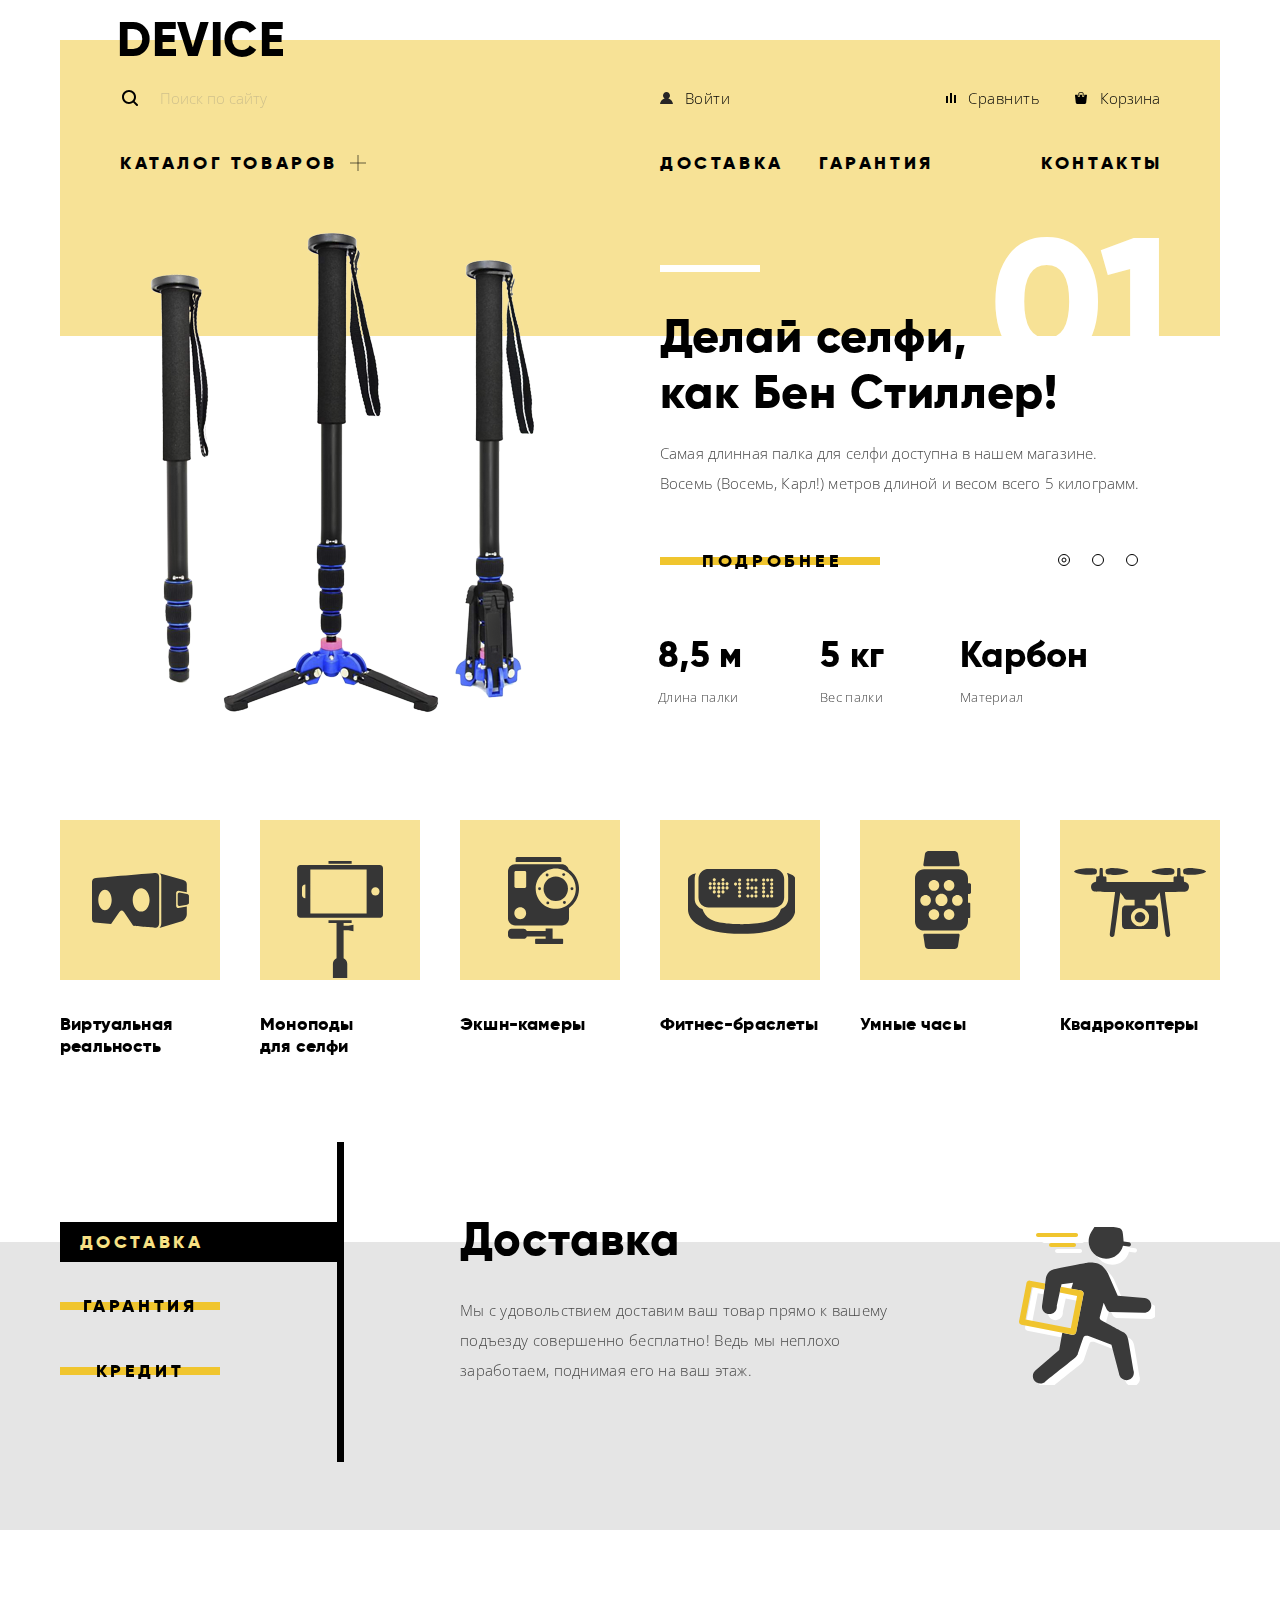
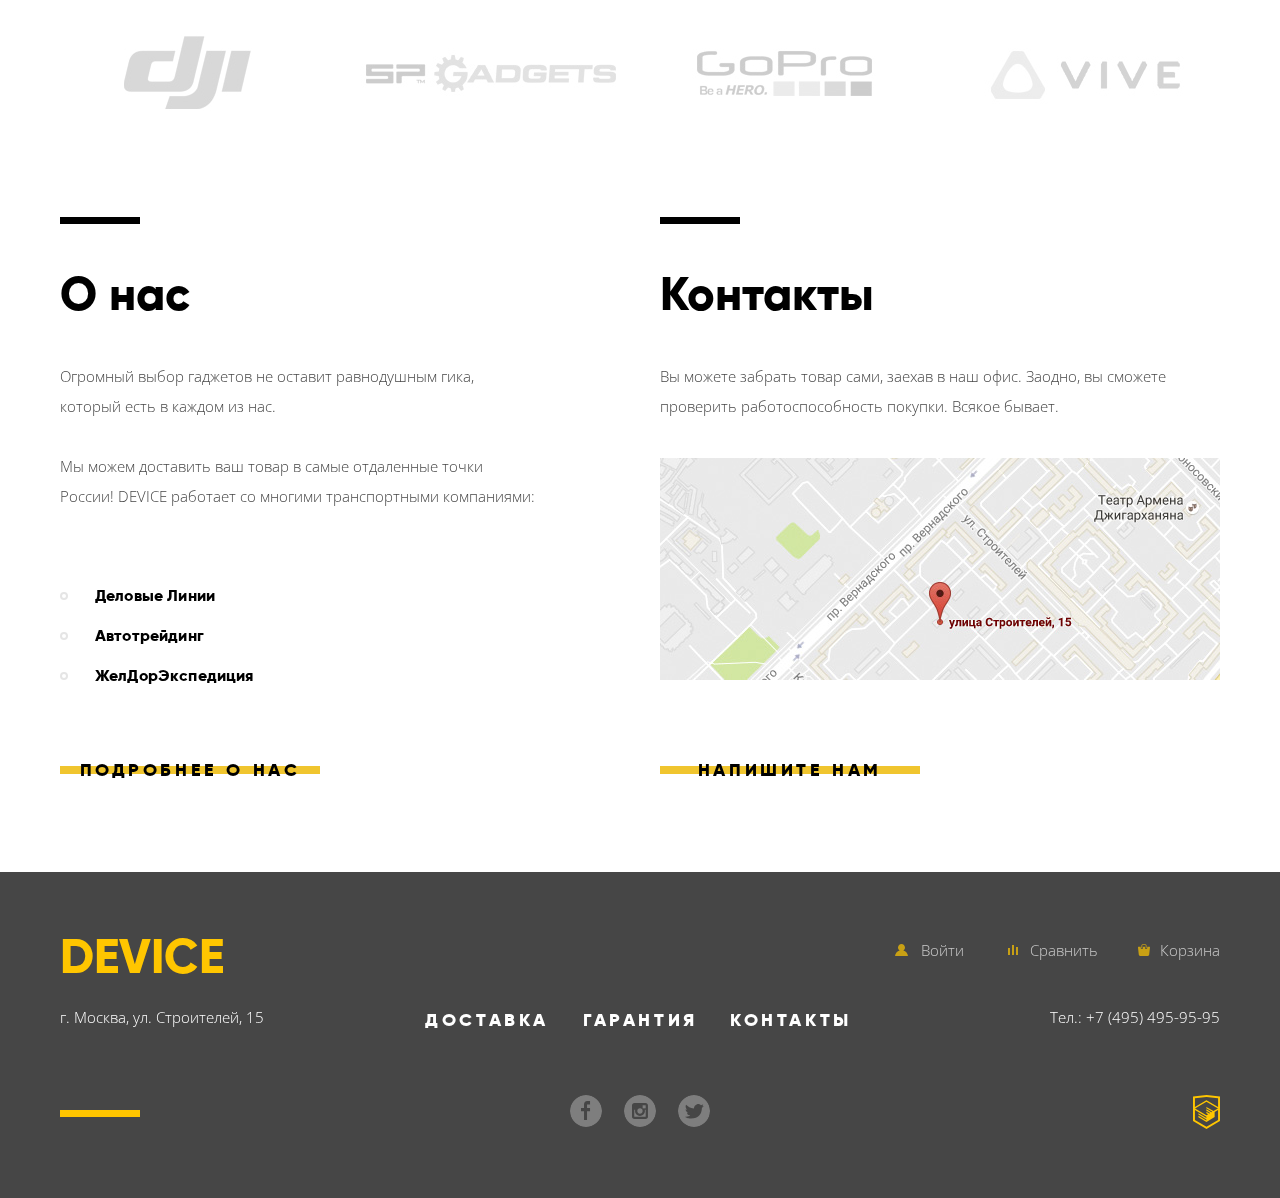
==== commit 12617775: "Последние штрихи" ====
--- a/index.html
+++ b/index.html
@@ -19,7 +19,7 @@
     <section class="main-header-user">
       <h2 class="visually-hidden">Пользовательский блок</h2>
       <form action="#" method="get" class="user-search-form">
-        <input type="text" id="header-search" name="header-search" autocomplete="off" value="Поиск по сайту">
+        <input type="text" id="header-search" name="header-search" autocomplete="off" placeholder="Поиск по сайту">
         <label for="header-search" class="visually-hidden">Поиск по сайту</label>
         <button class="user-search-btn" type="submit">Найти</button>
       </form>
@@ -318,7 +318,7 @@
           <li class="main-navigation-item"><a href="#">Контакты</a>
           </li>
         </ul>
-        <p class="phone">Тел.: <a href="tel:+7 (495) 495-95-95">+7 (495) 495-95-95</a>
+        <p class="phone">Тел.: <a href="tel:+7(495)495-95-95">+7 (495) 495-95-95</a>
         </p>
       </section>
       <section class="main-footer-social">
@@ -346,16 +346,16 @@
       <div class="feedback-row">
         <p class="feedback-input">
           <label for="name">Ваше имя:</label>
-          <input type="text" name="name" id="name">
+          <input type="text" name="name" id="name" placeholder="Представьтесь, пожалуйста">
         </p>
         <p class="feedback-input">
           <label for="mail">Ваш email:</label>
-          <input type="email" name="mail" id="mail">
+          <input type="email" name="mail" id="mail" placeholder="Для отправки ответа">
         </p>
       </div>
       <p class="feedback-text">
         <label for="text">Текст письма:</label>
-        <textarea id="text" rows="5">В свободной форме</textarea>
+        <textarea id="text" rows="5" placeholder="В свободной форме"></textarea>
       </p>
       <p class="feedback-send">
         <button class="btn feedback-send-btn" type="submit">Отправить</button>
--- a/css/style.min.css
+++ b/css/style.min.css
@@ -6,4 +6,4 @@
 Source map
 Restructure
 Beautify
-@font-face{font-family:"Gilroy";font-style:normal;font-weight:300;src:url(../fonts/gilroylight.woff2) format("woff2"),url(../fonts/gilroylight.woff) format("woff")}@font-face{font-family:"Gilroy";font-style:normal;font-weight:900;src:url(../fonts/gilroyextrabold.woff2) format("woff2"),url(../fonts/gilroyextrabold.woff) format("woff")}html{-webkit-box-sizing:border-box;box-sizing:border-box}*,::after,::before{-webkit-box-sizing:inherit;box-sizing:inherit}body{min-width:1200px;margin:0;padding:0;font-family:"Open Sans","Arial",sans-serif;font-size:15px;line-height:30px;font-weight:300;color:#464646;background-color:#fff}.visually-hidden:not(:focus):not(:active),input[type=checkbox].visually-hidden,input[type=radio].visually-hidden{position:absolute;width:1px;height:1px;margin:-1px;border:0;padding:0;white-space:nowrap;-webkit-clip-path:inset(100%);clip-path:inset(100%);clip:rect(0,0,0,0);overflow:hidden}a{text-decoration:none}img{max-width:100%;height:auto}.btn{display:inline-block;font-family:"Gilroy","Arial",sans-serif;font-weight:900;font-size:18px;line-height:40px;letter-spacing:.2em;text-transform:uppercase;text-align:center;color:#000;vertical-align:middle;background-color:transparent;background-image:-webkit-gradient(linear,left top, left bottom,color-stop(40%, transparent),color-stop(40%, #f0c52e),color-stop(60%, #f0c52e),color-stop(60%, transparent));background-image:linear-gradient(to bottom,transparent 40%,#f0c52e 40%,#f0c52e 60%,transparent 60%);border:0}.btn:focus,.btn:hover{background-color:#f0c52e;color:#000}.btn:active{color:rgba(0,0,0,.3)}.main-header{color:#000;font-size:15px;line-height:36px}.logo{margin:0;padding:0;text-transform:uppercase}.logo a{font-family:"Gilroy","Arial",sans-serif;font-weight:900;font-size:48px;line-height:60px}.logo.in-header a{color:#000}.logo.in-header a[href]:focus,.logo.in-header a[href]:hover{color:rgba(0,0,0,.6)}.logo.in-header a[href]:active{color:rgba(0,0,0,.3)}.user-search-form input[type=text]{font:inherit;background-color:transparent;border:0;opacity:.3;border-bottom:1px solid transparent}.user-search-btn{opacity:0;cursor:pointer;font:inherit;border:1px solid #000;background-color:transparent}input[type=text]:focus~.user-search-btn{opacity:1}.user-search-form input[type=text]:hover{opacity:.6}.user-search-form input[type=text]:focus{background-color:transparent;outline:0;opacity:1;border-bottom:1px solid #000}.user-search-btn:active,.user-search-btn:focus,.user-search-btn:hover{background-color:#000;color:#fff;opacity:1;cursor:pointer}.user-search-btn:active{color:rgba(255,255,255,.3)}.main-navigation-list,.secondary-menu-list,.user-actions-list,.user-login-list{list-style:none;margin:0;padding:0}.user-actions-list a{color:#000;background-color:transparent}.main-navigation-list a,.user-actions-list .user-login,.user-actions-list .user-name{color:#000}.user-name{letter-spacing:.02em}.user-login-item .user-out{color:rgba(0,0,0,.3);padding-left:19px}.main-navigation-list a:focus,.main-navigation-list a:hover,.user-out:focus,.user-out:hover{color:rgba(0,0,0,.6)}.user-out:active{color:rgba(0,0,0,.1)}.user-actions-item{text-align:right;font-size:15px}.main-navigation{background-color:#f7e296;padding:25px 60px 155px}.main-navigation-list a:active{color:rgba(0,0,0,.3)}.main-navigation-item>a{text-transform:uppercase;font-family:"Gilroy","Arial",sans-serif;font-weight:900;font-size:18px;line-height:24px;letter-spacing:.2em}.promo-slides-list,.slider-controls{list-style:none;padding:0}.slider-controls{margin:0}.slide-detail-btn,.slide-title{font-family:"Gilroy","Arial",sans-serif;font-weight:900}.slide-title{color:#000;word-spacing:.02em;font-size:47px;line-height:56px;letter-spacing:.01em}.slide-detail-btn{font-size:18px;line-height:40px;letter-spacing:.21em}.slide-info-table thead{font-size:13px;line-height:20px}.product-item h3,.slide-info-table tbody{font-family:"Gilroy","Arial",sans-serif;color:#000}.slide-info-table tbody{margin-bottom:5px;font-weight:300;font-size:36px;line-height:42px}.product-list{list-style:none;margin:0;padding:0}.product-item h3{font-weight:900;font-size:18px;line-height:22px;letter-spacing:.01em}.product-image{background-color:rgba(240,197,46,.5)}.product-item:focus .product-image,.product-item:hover .product-image{background-color:#f0c52e}.product-item:active .product-image{background-color:#f0c52e}.product-item:active h3,.product-item:active img{opacity:.3}.services{background-color:#e5e5e5}.service-buttons,.service-list{list-style:none;padding:0}.service-list{margin:0}.service-btn{font-family:"Gilroy","Arial",sans-serif;font-weight:900;font-size:18px;line-height:40px;letter-spacing:.2em;cursor:pointer}.service-btn-current,.service-btn-current:active,.service-btn-current:focus,.service-btn-current:hover,.service-btn:active{background-color:#000;background-image:none;color:#f7e184;cursor:default;line-height:38px}.service-title{font-family:"Gilroy","Arial",sans-serif;font-weight:900;font-size:47px;line-height:55px;color:#000;letter-spacing:.02em}.brand-list{list-style:none;margin:0;padding:0}.brand-item{cursor:pointer}.about-us-title,.contacts-title{padding:0;margin:0 0 39px;font-family:"Gilroy","Arial",sans-serif;font-weight:900;font-size:47px;line-height:55px;color:#000}.delivery-list{list-style:none;padding:0}.delivery-item,.page-title{font-family:"Gilroy","Arial",sans-serif;font-weight:900;font-size:16px;line-height:40px;color:#000;letter-spacing:.01em}.page-title{font-size:47px;line-height:55px}.breadcrumbs{list-style:none;padding:0}.breadcrumbs a,.breadcrumbs-current{font-size:14px;line-height:36px;color:rgba(0,0,0,.3)}.breadcrumbs-current{letter-spacing:.01em}.breadcrumbs a:focus,.breadcrumbs a:hover{color:rgba(0,0,0,.6)}.breadcrumbs a:active{color:rgba(0,0,0,.1)}.filter{background-color:#efefef}.filter h2{line-height:20px}.filter h2,.sort h2{font-family:"Gilroy","Arial",sans-serif;font-weight:900;font-size:16px;color:#000;letter-spacing:.23em;text-transform:uppercase}.filter-bluetooth legend,.filter-color legend,.range-name{font-family:"Gilroy","Arial",sans-serif;font-weight:900;font-size:18px;line-height:24px;color:#000}.filter-bluetooth,.filter-color{border:0;padding:0}.filter-bluetooth-list,.filter-color-list{list-style:none;margin:0;padding:0}.filter-bluetooth-option label,.filter-color-option label{font-size:14px;line-height:40px;color:#000;padding-left:39px;cursor:pointer;padding-top:5px;padding-bottom:5px}.filter-btn{font-size:18px;line-height:40px;letter-spacing:.2em;font-weight:900;width:200px;cursor:pointer}.sort-controls,.sort-list{list-style:none;padding:0}.sort-item a{font-weight:400;font-size:14px;color:rgba(0,0,0,.3)}.sort-item a:focus,.sort-item a:hover{color:rgba(0,0,0,.6)}.sort-item a:active{color:#000}.sort-item-current a,.sort-item-current a:active,.sort-item-current a:focus,.sort-item-current a:hover{color:#000;cursor:default}.sort-controls-item a{font-size:0}.catalog{background-color:#fff}.catalog-list{list-style:none;margin:0;padding:0}.catalog-item h3,.catalog-item-price{font-family:"Gilroy","Arial",sans-serif}.catalog-item h3{color:#000;letter-spacing:.02em;font-weight:900;font-size:18px;line-height:22px}.catalog-item-price{font-weight:300;font-size:16px;line-height:20px;margin-top:4px}.catalog-item-picture{background-color:#efefef}.catalog-compare{font-size:13px;line-height:36px;color:rgba(0,0,0,.5)}.catalog-compare:focus,.catalog-compare:hover{color:#000}.catalog-compare:active{color:rgba(0,0,0,.2)}.pagination-list{list-style:none;margin:0;padding:0}.pagination{background-color:rgba(0,0,0,.08)}.pagination-item a{font-family:"Gilroy","Arial",sans-serif;font-weight:900;font-size:16px;line-height:20px;color:rgba(0,0,0,.3)}.pagination-item a:focus,.pagination-item a:hover{color:rgba(0,0,0,.6)}.pagination-item a:active{color:#000}.pagination-item-current a,.pagination-item-current a:active,.pagination-item-current a:focus,.pagination-item-current a:hover{color:#000}.pagination-btn{border:0;background-color:transparent;font-family:"Gilroy","Arial",sans-serif;font-weight:900;font-size:16px;line-height:20px;color:#000;letter-spacing:.2em;text-transform:uppercase}.pagination-btn:focus,.pagination-btn:hover{background-color:rgba(0,0,0,.08)}.pagination-btn:active{background-color:rgba(0,0,0,.08);color:rgba(0,0,0,.3)}.main-footer{background-color:#464646;color:#fff}.logo.in-footer a{color:#ffc600}.logo.in-footer a[href]:focus,.logo.in-footer a[href]:hover{opacity:.6}.logo.in-footer a[href]:active{opacity:.3}.user-actions-list.in-footer a{line-height:36px;color:#fff}.main-navigation-list.in-footer a{color:#fff}.main-navigation-list.in-footer a:focus,.main-navigation-list.in-footer a:hover{color:rgba(255,255,255,.6)}.main-navigation-list.in-footer a:active{color:rgba(255,255,255,.3)}.social-buttons{width:140px;list-style:none;padding:0;margin:0 auto;position:relative;top:0;left:-10px;display:-webkit-box;display:-ms-flexbox;display:flex;-webkit-box-pack:justify;-ms-flex-pack:justify;justify-content:space-between;-ms-flex-wrap:wrap;flex-wrap:wrap}.btn-close{border:0;background-color:rgba(240,197,46,.5)}.btn-close:focus,.btn-close:hover{background-color:#f0c52e;outline:0;border:0}.btn-close:active{outline:0;border:0;background-color:rgba(240,197,46,.3)}.feedback-form{background-color:#fff}.feedback-form label{font-family:"Gilroy","Arial",sans-serif;font-weight:900;font-size:18px;line-height:18px;color:#000}.feedback-form input[type=email],.feedback-form input[type=text],.feedback-form textarea{border:0;background-color:rgba(229,229,229,.5);color:rgba(70,70,70,.4)}.feedback-form input[type=email]:hover,.feedback-form input[type=text]:hover,.feedback-form textarea:hover{background-color:rgba(229,229,229,.8)}.feedback-form input[type=email]:focus,.feedback-form input[type=text]:focus,.feedback-form textarea:focus{background-color:#fff;outline:3px solid #f0c52e;color:#464646}.feedback-form input[type=email]:invalid,.feedback-form input[type=text]:invalid,.feedback-form textarea:invalid{background-color:rgba(237,181,181,.5);color:rgba(70,70,70,.4)}.container{width:1200px;margin:0 auto;padding:0 20px}.main-header{position:relative;margin-top:40px;margin-bottom:20px;display:-webkit-box;display:-ms-flexbox;display:flex;-webkit-box-orient:vertical;-webkit-box-direction:normal;-ms-flex-direction:column;flex-direction:column;-webkit-box-align:stretch;-ms-flex-align:stretch;align-items:stretch}.inner-page .main-header{margin-bottom:35px}.inner-page .main-navigation{padding-bottom:44px}.main-content{position:relative;z-index:-1}.logo.in-header{-ms-flex-item-align:start;align-self:flex-start;margin-left:60px}.main-header-user{background-color:#f7e296;padding-left:60px;padding-right:60px;padding-top:40px;display:-webkit-box;display:-ms-flexbox;display:flex}.user-search-form{width:440px;margin-right:auto}.user-search-form input{height:40px}.user-actions-list{width:500px;display:-webkit-box;display:-ms-flexbox;display:flex}.in-header .user-actions-item{width:120px}.in-header .user-actions-item:first-child{width:260px;margin-right:auto;text-align:left}.user-login-list{max-width:260px}.main-navigation-list.in-header{display:-webkit-box;display:-ms-flexbox;display:flex}.in-header .main-navigation-item:nth-child(1){width:540px;position:relative}.in-header .main-navigation-item:nth-child(2),.slide-info-table td:nth-child(1){width:160px}.in-header .main-navigation-item:nth-child(3){width:140px;position:relative;left:-1px}.in-header .main-navigation-item:nth-child(4){width:140px;margin-left:60px;text-align:right;position:relative;right:-3px}.secondary-menu-list{width:200px;-ms-flex-negative:0;flex-shrink:0}.secondary-menu-list:first-child{width:240px}.secondary-menu-container{display:-webkit-box;display:-ms-flexbox;display:flex;position:absolute;z-index:1;background-color:#f7e296;width:1160px;margin-left:-60px;padding-left:60px;padding-bottom:50px}.promo-slider{position:relative;margin-bottom:55px}.promo-slides-item{display:-webkit-box;display:-ms-flexbox;display:flex;-webkit-box-pack:end;-ms-flex-pack:end;justify-content:flex-end;-webkit-box-align:start;-ms-flex-align:start;align-items:flex-start}.promo-slides-item:nth-child(1) .slide-image{width:384px;margin-right:126px;margin-top:-36px}.promo-slides-item:nth-child(2) .slide-image{width:345px;margin-right:140px;margin-top:-20px}.promo-slides-item:nth-child(3) .slide-image{width:526px;margin-right:40px;margin-top:20px}.slide-info{width:500px}.slide-title{display:block;position:relative;width:400px;z-index:1}.promo-slides-item:nth-child(3) .slide-title{width:500px;letter-spacing:0;word-spacing:0}.slider-controls li{display:inline-block;vertical-align:bottom;margin-left:18px}.product-gallery{margin-bottom:145px}.product-list{display:-webkit-box;display:-ms-flexbox;display:flex;-ms-flex-wrap:wrap;flex-wrap:wrap}.product-item{width:160px;margin-right:40px;-ms-flex-negative:0;flex-shrink:0;margin-bottom:40px}.product-item:nth-child(6n){margin-right:0}.product-name{margin:0;padding:0}.product-item:nth-child(2) .product-name{padding-right:40px}.product-image{width:160px;height:160px;margin-bottom:33px;display:-webkit-box;display:-ms-flexbox;display:flex;-webkit-box-pack:center;-ms-flex-pack:center;justify-content:center;-webkit-box-align:center;-ms-flex-align:center;align-items:center}.product-item:nth-child(2) .product-image{-webkit-box-align:end;-ms-flex-align:end;align-items:flex-end}.product-item:nth-child(2) img{margin-bottom:2px}.product-item:nth-child(3) img{margin-left:7px;margin-top:1px}.product-item:nth-child(4) img{margin-left:2px;margin-top:3px}.product-item:nth-child(5) img{margin-left:5px}.product-item:nth-child(6) img{margin-top:4px}.services{margin-bottom:94px}.services .container{display:-webkit-box;display:-ms-flexbox;display:flex;-webkit-box-pack:start;-ms-flex-pack:start;justify-content:flex-start}.service-buttons{width:280px;margin:0 120px 0 0}.service-list{width:695px}.service-item{padding-right:265px}.service-description,.service-title{padding:0}.brand-gallery{margin-bottom:134px}.brand-list{display:-webkit-box;display:-ms-flexbox;display:flex;-ms-flex-wrap:wrap;flex-wrap:wrap}.brand-item{width:260px;-ms-flex-negative:0;flex-shrink:0;margin-right:40px}.brand-item:nth-child(4n){margin-right:0}.about-container,.about-us,.contacts{display:-webkit-box;display:-ms-flexbox;display:flex}.about-container{margin-bottom:82px;-webkit-box-pack:justify;-ms-flex-pack:justify;justify-content:space-between}.about-us,.contacts{position:relative;width:560px;-webkit-box-orient:vertical;-webkit-box-direction:normal;-ms-flex-direction:column;flex-direction:column}.contacts-map{display:block;background-color:#e9e9e9;width:560px;height:222px;cursor:pointer}.delivery-list{margin:35px 0 54px}.about-us-btn,.contacts-btn{width:260px;margin-top:auto;-ms-flex-item-align:start;align-self:flex-start}.page-title{padding:0;margin:0 0 13px 60px}.breadcrumbs{margin:0 0 40px 60px}.breadcrumbs li{display:inline-block;vertical-align:top;padding-right:35px;position:relative}.catalog-wrapper{background-image:-webkit-gradient(linear,left top, right top,color-stop(50%, #efefef),color-stop(50%, #fff));background-image:linear-gradient(to right,#efefef 50%,#fff 50%)}.catalog-wrapper>.container,.filter,.sort>.container{display:-webkit-box;display:-ms-flexbox;display:flex}.catalog-wrapper>.container{-webkit-box-pack:justify;-ms-flex-pack:justify;justify-content:space-between;background-image:linear-gradient(to right,#efefef 330px,#fff 330px)}.filter{width:270px;-webkit-box-orient:vertical;-webkit-box-direction:normal;-ms-flex-direction:column;flex-direction:column;margin-left:60px;position:relative;left:-1px}.filter h2{padding:25px 0 0;margin:0 0 107px}.range-filter{position:relative;width:200px;margin-bottom:44px}.range-name,.sort h2{padding:0;margin:0 0 25px}.filter-color{position:relative;width:200px;margin:0 0 43px}.filter-bluetooth{width:200px;margin:0 0 30px}.catalog{margin-top:140px;width:760px}.sort{position:absolute;left:0;right:0;background-color:rgba(0,0,0,.08)}.sort>.container{min-height:70px}.sort h2{margin:0 0 0 400px}.sort-list{margin:0 0 0 52px}.sort-item{display:inline-block;margin-right:25px;vertical-align:middle}.sort h2,.sort-item a{line-height:70px}.sort-item:last-child{margin-right:0}.sort-controls{width:60px;margin:0 0 0 auto;position:relative;top:18px}.sort-and-catalog{width:760px;padding-bottom:70px}.catalog-item,.catalog-list{display:-webkit-box;display:-ms-flexbox;display:flex}.catalog-list{-ms-flex-wrap:wrap;flex-wrap:wrap;-webkit-box-pack:justify;-ms-flex-pack:justify;justify-content:space-between}.catalog-item{width:360px;-webkit-box-orient:vertical;-webkit-box-direction:reverse;-ms-flex-direction:column-reverse;flex-direction:column-reverse;-webkit-box-pack:end;-ms-flex-pack:end;justify-content:flex-end;margin-bottom:48px}.catalog-item:nth-child(n+3){margin-bottom:40px}.catalog-item-picture{width:360px;height:380px;margin-bottom:33px}.catalog-item:nth-child(n+3) .catalog-item-picture{margin-bottom:35px}.catalog-item-info{display:-webkit-box;display:-ms-flexbox;display:flex;-webkit-box-pack:justify;-ms-flex-pack:justify;justify-content:space-between;-webkit-box-align:start;-ms-flex-align:start;align-items:flex-start}.catalog-item-info h3{padding:0;margin:0 0 auto}.catalog-item-info a{display:block;color:#000}.catalog-item-info a:focus,.catalog-item-info a:hover{opacity:.6}.catalog-item-info a:active{opacity:.3}.catalog-item:nth-child(2n) h3{width:230px}.pagination{text-align:center}.pagination-item{display:inline-block;vertical-align:middle}.main-footer{padding-top:55px;padding-bottom:60px}.main-footer-user,.main-footer>.container{display:-webkit-box;display:-ms-flexbox;display:flex}.main-footer>.container{-webkit-box-orient:vertical;-webkit-box-direction:normal;-ms-flex-direction:column;flex-direction:column}.main-footer-user{-webkit-box-align:center;-ms-flex-align:center;align-items:center;margin-bottom:15px}.logo.in-footer{margin-right:auto}.inner-page .main-footer-user{margin-bottom:20px}.in-footer.user-actions-list{text-align:right;position:relative;top:-7px}.inner-page .in-footer.user-actions-list{top:0}.in-footer .user-actions-item{width:110px;margin-left:10px}.in-footer .user-actions-item:nth-child(3){margin-left:12px}.in-footer .user-actions-item:nth-child(2){margin-left:24px}.in-footer .user-actions-item:nth-child(1){margin-left:auto}.main-footer-conditions{display:-webkit-box;display:-ms-flexbox;display:flex;margin-bottom:63px}.main-footer-conditions .address{margin:0;padding:0}.main-footer-conditions .phone{padding:0}.phone a{color:#fff}.phone a:focus,.phone a:hover{opacity:.6}.phone a:active{opacity:.3}.main-footer-conditions .phone{margin:0 0 0 33px}.in-footer .main-navigation-item{margin-right:30px;display:inline-block;vertical-align:top}.in-footer .main-navigation-item:last-child{margin-right:0;margin-left:-2px}.main-footer-social::before{position:relative;top:15px;content:"";width:80px;height:7px;background-color:#ffc600}.main-footer-social{display:-webkit-box;display:-ms-flexbox;display:flex}.copyright{padding:0;width:27px;text-align:right;margin:0 0 0 33px}.modal-feedback{display:none;position:fixed;top:50%;left:50%;-webkit-transform:translate(-50%,-50%);transform:translate(-50%,-50%);width:960px;padding:90px 100px}.modal-content-show{display:block;-webkit-animation:form 1s;animation:form 1s}.modal-error{-webkit-animation:error .5s;animation:error .5s}.feedback-row{display:-webkit-box;display:-ms-flexbox;display:flex;-webkit-box-pack:justify;-ms-flex-pack:justify;justify-content:space-between}.feedback-input{width:360px}.feedback-input label{display:block}.feedback-input input{width:100%;padding:20px;font-weight:400;font-size:14px;line-height:18px}.feedback-input,.feedback-text{margin:0;padding:0}.feedback-text textarea{width:100%;padding:20px;margin-top:10px;min-height:155px}.modal-map{display:none;top:50%;left:50%;-webkit-transform:translate(-50%,-50%);transform:translate(-50%,-50%);width:960px;height:559px;overflow:hidden}.modal-map-show{display:block}.logo.in-header{position:absolute;top:-30px;left:17px;letter-spacing:.04em}.inner-page .logo.in-header{top:-28px}.user-search-form{position:relative;top:-2px}.user-search-form::before{content:"";position:absolute;left:2px;top:12px;width:16px;height:16px;background-image:url(../img/user-block-search.svg)}.user-search-form input[type=text]{width:100%;padding-left:40px;padding-right:60px}.user-search-btn{position:absolute;right:0;bottom:0}.user-actions-item a,.user-login-item{display:inline-block;vertical-align:top}.user-in{letter-spacing:.03em}.in-header .user-compare{letter-spacing:.03em;padding-left:22px}.inner-page .in-header .user-compare{padding-left:20px;letter-spacing:0;position:relative;left:-4px}.user-actions-item a{padding-left:25px;position:relative}.user-cart::before,.user-compare::before,.user-login::before{content:"";position:absolute;left:0;top:50%;-webkit-transform:translateY(-50%);transform:translateY(-50%);width:13px;height:12px;background-image:url(../img/user-block-login.svg)}.user-cart::before,.user-compare::before{width:10px;height:10px;background-image:url(../img/user-block-compare.svg)}.user-cart::before{width:12px;height:12px;background-image:url(../img/user-block-cart.svg)}.user-cart:focus,.user-cart:focus::before,.user-cart:hover,.user-cart:hover::before,.user-compare:focus,.user-compare:focus::before,.user-compare:hover,.user-compare:hover::before,.user-login:focus,.user-login:focus::before,.user-login:hover,.user-login:hover::before{opacity:.6}.user-cart:active,.user-cart:active::before,.user-compare:active,.user-compare:active::before,.user-login:active,.user-login:active::before{opacity:.3}.main-navigation-item:first-child>a{position:relative}.in-header .main-navigation-item:first-child>a::after,.in-header .main-navigation-item:first-child>a::before{content:"";position:absolute;background-color:rgba(0,0,0,.3)}.in-header .main-navigation-item:first-child>a::after{width:16px;height:2px;right:-28px;top:10px}.in-header .main-navigation-item:first-child>a::before{width:2px;height:16px;right:-21px;top:3px}.secondary-menu-container{opacity:0}.secondary-show{opacity:1}.main-navigation-item:first-child:hover>.secondary-menu-container,.main-navigation-item:first-child>a:focus~.secondary-menu-container{opacity:1}.promo-slider{margin-top:-91px}.promo-slides-list{position:relative;min-height:500px;margin:0 60px 0 0}.promo-slides-item{position:absolute;right:0;top:0;z-index:-1;opacity:0}.current-slide{z-index:0;opacity:1}.slide-info{position:relative;padding-top:43px}.slide-info::before{position:absolute;content:"";background-color:#fff;width:100px;height:7px;left:0;top:0}.slide-info::after{position:absolute;top:-51px;right:-12px;content:"01";font-family:"Gilroy","Arial",sans-serif;font-weight:900;font-size:180px;line-height:180px;color:#fff}.promo-slides-item:nth-child(1) .slide-info::after{content:"01"}.promo-slides-item:nth-child(2) .slide-info::after{content:"02"}.promo-slides-item:nth-child(3) .slide-info::after{content:"03"}.slide-info-table{display:-webkit-box;display:-ms-flexbox;display:flex;-webkit-box-orient:vertical;-webkit-box-direction:reverse;-ms-flex-direction:column-reverse;flex-direction:column-reverse;margin-left:-5px;letter-spacing:.02em;word-spacing:.02em}.slide-info-table td:nth-child(2){width:138px}.slider-btn{position:relative;margin:0;padding:0;font-size:0;border:1px solid #000;background-color:#fff;width:12px;height:12px;border-radius:50%;cursor:pointer}.slider-btn-current::before{content:"";position:absolute;top:50%;left:50%;-webkit-transform:translate(-50%,-50%);transform:translate(-50%,-50%);width:5px;height:5px;border-radius:50%;border:1px solid #000}.slide-description{margin-top:18px;margin-bottom:43px;letter-spacing:.01em}.slider-controls{position:absolute;right:102px;bottom:196px}.promo-slides-item:nth-child(1) .slide-description{width:485px}.promo-slides-item:nth-child(2) .slide-description,.promo-slides-item:nth-child(3) .slide-description{width:460px}.slide-detail-btn{margin-bottom:50px;width:220px;padding-left:5px}.slide-detail-btn:focus,.slide-detail-btn:hover{background-color:#f0c52e;color:#000}.slide-detail-btn:active{background-color:#f0c52e;color:rgba(0,0,0,.3)}.service-buttons{top:-20px;position:relative;margin-bottom:95px}.service-buttons::before{position:absolute;content:"";width:7px;height:320px;background-color:#000;right:-4px;top:-80px}.service-btn{position:relative;width:160px;outline:0}.service-btn-current{width:163px}.service-btn{margin-bottom:23px}.service-btn-current::before,.service-btn:active::before{position:absolute;content:"";top:0;bottom:0;left:160px;right:-120px;background-color:#000}.service-list{position:relative;top:-15px}.service-item{position:absolute;z-index:-1;opacity:0}.service-item-current{z-index:0;opacity:1}.service-title{margin:-15px 0 0}.service-description{margin:28px 0 0;letter-spacing:.02em}.service-item:nth-child(1){background-image:url(../img/services-delivery.svg)}.service-item:nth-child(2){background-image:url(../img/services-warranty.svg)}.service-item:nth-child(3){background-image:url(../img/services-credit.svg)}.service-item{background-position:right -1px;background-repeat:no-repeat}.brand-item{position:relative;opacity:.2}.brand-item::after{content:"";cursor:pointer;position:absolute;left:0;right:0;top:0;bottom:0;background-color:transparent}.brand-item:hover{opacity:1}.brand-item:nth-child(1)::after{background-image:url(../img/brand01.jpg)}.brand-item:nth-child(2)::after{background-image:url(../img/brand02.jpg)}.brand-item:nth-child(3)::after{background-image:url(../img/brand03.jpg)}.brand-item:nth-child(4)::after{background-image:url(../img/brand04.jpg)}.brand-item:hover::after{opacity:0}.about-us::before,.contacts::before{position:absolute;content:"";width:80px;height:7px;left:0;top:-50px;background-color:#000}.about-us-description{width:475px;margin:0 0 30px}.contacts-description{margin:0 0 37px}.delivery-item{padding-left:35px;position:relative}.delivery-item::before{position:absolute;left:0;top:50%;-webkit-transform:translateY(-50%);transform:translateY(-50%);content:"";width:8px;height:8px;border:2px solid #e5e5e5;border-radius:50%}.in-footer .user-cart,.in-footer .user-compare,.in-footer .user-login{background-repeat:no-repeat;background-position:left center;opacity:.7}.in-footer .user-login{padding-left:26px}.in-footer .user-cart,.in-footer .user-compare{padding-left:22px}.in-footer .user-cart:focus,.in-footer .user-cart:hover,.in-footer .user-compare:focus,.in-footer .user-compare:hover,.in-footer .user-login:focus,.in-footer .user-login:hover{opacity:1}.in-footer .user-cart::before,.in-footer .user-compare::before,.in-footer .user-login::before{content:"";position:absolute;left:0;top:50%;-webkit-transform:translateY(-50%);transform:translateY(-50%);opacity:1}.in-footer .user-login::before{width:13px;height:12px;background-image:url(../img/user-block-login-footer.svg)}.in-footer .user-compare::before{width:10px;height:10px;background-image:url(../img/user-block-compare-footer.svg)}.in-footer .user-cart::before{width:12px;height:12px;background-image:url(../img/user-block-cart-footer.svg)}.in-footer .user-cart:focus::before,.in-footer .user-cart:hover::before,.in-footer .user-compare:focus::before,.in-footer .user-compare:hover::before,.in-footer .user-login:focus::before,.in-footer .user-login:hover::before,.social-btn a:focus,.social-btn a:hover{opacity:.6}.in-footer .user-cart:active,.in-footer .user-cart:active::before,.in-footer .user-compare:active,.in-footer .user-compare:active::before,.in-footer .user-login:active,.in-footer .user-login:active::before{opacity:.3}.in-footer.main-navigation-list{margin-right:auto;margin-left:auto;position:relative;top:3px;left:-2px}.social-btn a{display:block;width:32px;height:32px;background-color:transparent;border-radius:50%;opacity:.3;cursor:pointer}.social-fb a{background-image:url(../img/social-fb.svg)}.social-in a{background-image:url(../img/social-inst.svg)}.social-tw a{background-image:url(../img/social-tw.svg)}.social-btn a:active{opacity:.1}.copyright-icon:focus,.copyright-icon:hover{opacity:.6}.copyright-icon:active{opacity:.3}.breadcrumbs li:not(:last-child)::after,.breadcrumbs li:not(:last-child)::before{position:absolute;right:17px;content:"";width:1px;height:5px;background-color:#000}.breadcrumbs li:nth-child(2)::after,.breadcrumbs li:nth-child(2)::before{right:13px}.breadcrumbs li::after{-webkit-transform:rotate(45deg);transform:rotate(45deg);top:17px}.breadcrumbs li::before{-webkit-transform:rotate(-45deg);transform:rotate(-45deg);top:14px}.range-controls{position:relative;height:20px;padding-top:9px}.range-scale{height:2px;background-color:#dbdbdb}.range-bar{width:60%;height:2px;background-color:#91c92f}.range-toggle{position:absolute;top:0;left:-6px;width:20px;height:20px;border:8px solid #fff;background-color:#ababab;border-radius:50%;-webkit-box-shadow:0 2px 1px 0 #cfcfcf;box-shadow:0 2px 1px 0 #cfcfcf;cursor:pointer}.range-toggle-max{left:108px}.max-price,.min-price{color:rgba(0,0,0,.2);font-size:14px;line-height:22px}.max-price{margin-left:30px}.price-controls{margin-top:-3px}.price-controls input,.price-controls label{cursor:pointer;font-family:"Gilroy","Arial",sans-serif;font-weight:300}.price-controls input{border:0;background-color:transparent;color:rgba(0,0,0,.2);width:40px}.price-controls input:focus{color:#000;outline-color:rgba(0,0,0,.2)}.filter-bluetooth::before,.filter-color::before,.range-filter::before{content:"";position:absolute;top:-12px;left:0;width:100%;height:2px;background-color:#000}.filter-bluetooth legend,.filter-color legend{margin-bottom:18px}.filter-bluetooth,.filter-color-option{position:relative}.filter-color label{background-image:url(../img/checkbox-off.svg);background-repeat:no-repeat;background-position:left center}.filter-color input[type=checkbox]:checked+label{background-image:url(../img/checkbox-on.svg)}.filter-bluetooth label{background-image:url(../img/radio-off.svg);background-repeat:no-repeat;background-position:left center}.filter-bluetooth input[type=radio]:checked+label{background-image:url(../img/radio-on.svg)}.filter-bluetooth input[type=radio]:hover+label,.filter-color input[type=checkbox]:hover+label,fieldset label:hover{opacity:.6}.filter-bluetooth input[type=radio]:active+label,.filter-color input[type=checkbox]:active+label,fieldset label:active{opacity:1}.sort-controls{text-align:right}.sort-controls-item{display:inline-block;vertical-align:middle;margin-left:15px}.sort-down,.sort-up{display:block;width:0;height:0;border-left:5px solid transparent;border-right:5px solid transparent;border-bottom:10px solid rgba(0,0,0,.2)}.sort-down{-webkit-transform:rotate(180deg);transform:rotate(180deg)}.sort-down:focus,.sort-down:hover,.sort-up:focus,.sort-up:hover{outline:0;border-bottom:10px solid rgba(0,0,0,.4)}.sort-down:active,.sort-up:active{border-bottom:10px solid #000}.sort-down.sort-current,.sort-up.sort-current{border-bottom:10px solid #000;cursor:default}.catalog-item-picture{position:relative}.catalog-item-hover{z-index:-1;margin:0;padding:0;position:absolute;top:0;left:0;right:0;bottom:0;background-color:rgba(238,238,238,.7);text-align:center}.catalog-item-hover a{display:block;width:200px;margin-left:auto;margin-right:auto}.catalog-item-btn{margin-top:50%}.catalog-item:hover .catalog-item-hover{z-index:1}.catalog-item-new .catalog-item-picture::after{content:"new";position:absolute;font-family:"Gilroy","Arial",sans-serif;font-weight:900;font-size:14px;line-height:61px;letter-spacing:.02em;text-transform:uppercase;color:rgba(0,0,0,.2);text-align:center;top:29px;right:27px;width:60px;height:61px;background-color:transparent;border-radius:50%;border:2px solid rgba(0,0,0,.1)}.pagination{position:relative;min-height:70px}.pagination-btn{position:absolute;top:0;padding:24px 27px 26px 30px;cursor:pointer}.pagination-btn.disabled,.pagination-btn.disabled:active,.pagination-btn.disabled:focus,.pagination-btn.disabled:hover{background-color:transparent;color:rgba(0,0,0,.2);cursor:default}.pagination-btn-prev{left:0}.pagination-btn-next{right:0}.pagination-item a{display:block;padding:25px 13px}.modal-feedback{background-color:#fff;-webkit-box-shadow:0 10px 20px 0 rgba(0,0,0,.2),0 20px 40px 0 rgba(0,0,0,.75);box-shadow:0 10px 20px 0 rgba(0,0,0,.2),0 20px 40px 0 rgba(0,0,0,.75);margin-bottom:50px}.feedback-row{margin-bottom:30px}.feedback-input label{margin-bottom:10px}.feedback-send-btn{width:200px}.btn-close{position:absolute;font-size:0;width:55px;height:55px;border-radius:50%;cursor:pointer;top:22px;right:22px}.btn-close::after,.btn-close::before{position:absolute;bottom:25px;right:12px;content:"";-webkit-transform:rotate(45deg);transform:rotate(45deg);width:30px;height:3px;background-color:#fff}.btn-close::after{-webkit-transform:rotate(-45deg);transform:rotate(-45deg)}.modal-overlay{position:fixed;display:none;top:0;right:0;bottom:0;left:0;background-color:rgba(0,0,0,.3)}.overlay-show{display:block}.modal-map{position:fixed;-webkit-box-shadow:0 10px 20px 0 rgba(0,0,0,.2);box-shadow:0 10px 20px 0 rgba(0,0,0,.2)}@-webkit-keyframes form{0%{-webkit-transform:translate(100%,-100%) scale(0);transform:translate(100%,-100%) scale(0)}to{-webkit-transform:translate(-50%,-50%) scale(1);transform:translate(-50%,-50%) scale(1)}}@keyframes form{0%{-webkit-transform:translate(100%,-100%) scale(0);transform:translate(100%,-100%) scale(0)}to{-webkit-transform:translate(-50%,-50%) scale(1);transform:translate(-50%,-50%) scale(1)}}@-webkit-keyframes error{0%,to{-webkit-transform:translate(-50%,-50%);transform:translate(-50%,-50%)}10%,30%,50%,70%,90%{-webkit-transform:translate(-60%,-50%);transform:translate(-60%,-50%)}20%,40%,60%,80%{-webkit-transform:translate(-40%,-50%);transform:translate(-40%,-50%)}}@keyframes error{0%,to{-webkit-transform:translate(-50%,-50%);transform:translate(-50%,-50%)}10%,30%,50%,70%,90%{-webkit-transform:translate(-60%,-50%);transform:translate(-60%,-50%)}20%,40%,60%,80%{-webkit-transform:translate(-40%,-50%);transform:translate(-40%,-50%)}}+@font-face{font-family:"Gilroy";font-style:normal;font-weight:300;src:url(../fonts/gilroylight.woff2) format("woff2"),url(../fonts/gilroylight.woff) format("woff")}@font-face{font-family:"Gilroy";font-style:normal;font-weight:900;src:url(../fonts/gilroyextrabold.woff2) format("woff2"),url(../fonts/gilroyextrabold.woff) format("woff")}html{-webkit-box-sizing:border-box;box-sizing:border-box}*,::after,::before{-webkit-box-sizing:inherit;box-sizing:inherit}body{min-width:1200px;margin:0;padding:0;font-family:"Open Sans","Arial",sans-serif;font-size:15px;line-height:30px;font-weight:300;color:#464646;background-color:#fff}.visually-hidden:not(:focus):not(:active),input[type=checkbox].visually-hidden,input[type=radio].visually-hidden{position:absolute;width:1px;height:1px;margin:-1px;border:0;padding:0;white-space:nowrap;-webkit-clip-path:inset(100%);clip-path:inset(100%);clip:rect(0,0,0,0);overflow:hidden}a{text-decoration:none}img{max-width:100%;height:auto}.btn{display:inline-block;font-family:"Gilroy","Arial",sans-serif;font-weight:900;font-size:18px;line-height:40px;letter-spacing:.2em;text-transform:uppercase;text-align:center;color:#000;vertical-align:middle;background-color:transparent;background-image:-webkit-gradient(linear,left top, left bottom,color-stop(40%, transparent),color-stop(40%, #f0c52e),color-stop(60%, #f0c52e),color-stop(60%, transparent));background-image:linear-gradient(to bottom,transparent 40%,#f0c52e 40%,#f0c52e 60%,transparent 60%);border:0}.btn:focus,.btn:hover{background-color:#f0c52e;color:#000}.btn:active{color:rgba(0,0,0,.3)}.main-header{color:#000;font-size:15px;line-height:36px}.logo{margin:0;padding:0;text-transform:uppercase}.logo a{font-family:"Gilroy","Arial",sans-serif;font-weight:900;font-size:48px;line-height:60px}.logo.in-header a{color:#000}.logo.in-header a[href]:focus,.logo.in-header a[href]:hover{color:rgba(0,0,0,.6)}.logo.in-header a[href]:active{color:rgba(0,0,0,.3)}.user-search-form input[type=text]{font:inherit;background-color:transparent;border:0;opacity:.3;border-bottom:1px solid transparent}.user-search-btn{opacity:0;cursor:pointer;font:inherit;border:1px solid #000;background-color:transparent}input[type=text]:focus~.user-search-btn{opacity:1}.user-search-form input[type=text]:hover{opacity:.6}.user-search-form input[type=text]:focus{background-color:transparent;outline:0;opacity:1;border-bottom:1px solid #000}.user-search-btn:active,.user-search-btn:focus,.user-search-btn:hover{background-color:#000;color:#fff;opacity:1;cursor:pointer}.user-search-btn:active{color:rgba(255,255,255,.3)}.main-navigation-list,.secondary-menu-list,.user-actions-list,.user-login-list{list-style:none;margin:0;padding:0}.user-actions-list a{color:#000;background-color:transparent}.main-navigation-list a,.user-actions-list .user-login,.user-actions-list .user-name{color:#000}.user-name{letter-spacing:.02em}.user-login-item .user-out{color:rgba(0,0,0,.3);padding-left:19px}.main-navigation-list a:focus,.main-navigation-list a:hover,.user-out:focus,.user-out:hover{color:rgba(0,0,0,.6)}.user-out:active{color:rgba(0,0,0,.1)}.user-actions-item{text-align:right;font-size:15px}.main-navigation{background-color:#f7e296;padding:25px 60px 155px}.main-navigation-list a:active{color:rgba(0,0,0,.3)}.main-navigation-item>a{text-transform:uppercase;font-family:"Gilroy","Arial",sans-serif;font-weight:900;font-size:18px;line-height:24px;letter-spacing:.2em}.promo-slides-list,.slider-controls{list-style:none;padding:0}.slider-controls{margin:0}.slide-detail-btn,.slide-title{font-family:"Gilroy","Arial",sans-serif;font-weight:900}.slide-title{color:#000;word-spacing:.02em;font-size:47px;line-height:56px;letter-spacing:.01em}.slide-detail-btn{font-size:18px;line-height:40px;letter-spacing:.21em}.slide-info-table thead{font-size:13px;line-height:20px}.product-item h3,.slide-info-table tbody{font-family:"Gilroy","Arial",sans-serif;color:#000}.slide-info-table tbody{margin-bottom:5px;font-weight:300;font-size:36px;line-height:42px}.product-list{list-style:none;margin:0;padding:0}.product-item h3{font-weight:900;font-size:18px;line-height:22px;letter-spacing:.01em}.product-image{background-color:rgba(240,197,46,.5)}.product-item:focus .product-image,.product-item:hover .product-image{background-color:#f0c52e}.product-item:active .product-image{background-color:#f0c52e}.product-item:active h3,.product-item:active img{opacity:.3}.services{background-color:#e5e5e5}.service-buttons,.service-list{list-style:none;padding:0}.service-list{margin:0}.service-btn{font-family:"Gilroy","Arial",sans-serif;font-weight:900;font-size:18px;line-height:40px;letter-spacing:.2em;cursor:pointer}.service-btn-current,.service-btn-current:active,.service-btn-current:focus,.service-btn-current:hover,.service-btn:active{background-color:#000;background-image:none;color:#f7e184;cursor:default;line-height:38px}.service-title{font-family:"Gilroy","Arial",sans-serif;font-weight:900;font-size:47px;line-height:55px;color:#000;letter-spacing:.02em}.brand-list{list-style:none;margin:0;padding:0}.brand-item{cursor:pointer}.about-us-title,.contacts-title{padding:0;margin:0 0 39px;font-family:"Gilroy","Arial",sans-serif;font-weight:900;font-size:47px;line-height:55px;color:#000}.delivery-list{list-style:none;padding:0}.delivery-item,.page-title{font-family:"Gilroy","Arial",sans-serif;font-weight:900;font-size:16px;line-height:40px;color:#000;letter-spacing:.01em}.page-title{font-size:47px;line-height:55px}.breadcrumbs{list-style:none;padding:0}.breadcrumbs a,.breadcrumbs-current{font-size:14px;line-height:36px;color:rgba(0,0,0,.3)}.breadcrumbs-current{letter-spacing:.01em}.breadcrumbs a:focus,.breadcrumbs a:hover{color:rgba(0,0,0,.6)}.breadcrumbs a:active{color:rgba(0,0,0,.1)}.filter{background-color:#efefef}.filter h2{line-height:20px}.filter h2,.sort h2{font-family:"Gilroy","Arial",sans-serif;font-weight:900;font-size:16px;color:#000;letter-spacing:.23em;text-transform:uppercase}.filter-bluetooth legend,.filter-color legend,.range-name{font-family:"Gilroy","Arial",sans-serif;font-weight:900;font-size:18px;line-height:24px;color:#000}.filter-bluetooth,.filter-color{border:0;padding:0}.filter-bluetooth-list,.filter-color-list{list-style:none;margin:0;padding:0}.filter-bluetooth-option label,.filter-color-option label{font-size:14px;line-height:40px;color:#000;padding-left:39px;cursor:pointer;padding-top:5px;padding-bottom:5px}.filter-btn{font-size:18px;line-height:40px;letter-spacing:.2em;font-weight:900;width:200px;cursor:pointer}.sort-controls,.sort-list{list-style:none;padding:0}.sort-item a{font-weight:400;font-size:14px;color:rgba(0,0,0,.3)}.sort-item a:focus,.sort-item a:hover{color:rgba(0,0,0,.6)}.sort-item a:active{color:#000}.sort-item-current a,.sort-item-current a:active,.sort-item-current a:focus,.sort-item-current a:hover{color:#000;cursor:default}.sort-controls-item a{font-size:0}.catalog{background-color:#fff}.catalog-list{list-style:none;margin:0;padding:0}.catalog-item h3,.catalog-item-price{font-family:"Gilroy","Arial",sans-serif}.catalog-item h3{color:#000;letter-spacing:.02em;font-weight:900;font-size:18px;line-height:22px}.catalog-item-price{font-weight:300;font-size:16px;line-height:20px;margin-top:4px}.catalog-item-picture{background-color:#efefef}.catalog-compare{font-size:13px;line-height:36px;color:rgba(0,0,0,.5)}.catalog-compare:focus,.catalog-compare:hover{color:#000}.catalog-compare:active{color:rgba(0,0,0,.2)}.pagination-list{list-style:none;margin:0;padding:0}.pagination{background-color:rgba(0,0,0,.08)}.pagination-item a{font-family:"Gilroy","Arial",sans-serif;font-weight:900;font-size:16px;line-height:20px;color:rgba(0,0,0,.3)}.pagination-item a:focus,.pagination-item a:hover{color:rgba(0,0,0,.6)}.pagination-item a:active{color:#000}.pagination-item-current a,.pagination-item-current a:active,.pagination-item-current a:focus,.pagination-item-current a:hover{color:#000}.pagination-btn{border:0;background-color:transparent;font-family:"Gilroy","Arial",sans-serif;font-weight:900;font-size:16px;line-height:20px;color:#000;letter-spacing:.2em;text-transform:uppercase}.pagination-btn:focus,.pagination-btn:hover{background-color:rgba(0,0,0,.08)}.pagination-btn:active{background-color:rgba(0,0,0,.08);color:rgba(0,0,0,.3)}.main-footer{background-color:#464646;color:#fff}.logo.in-footer a{color:#ffc600}.logo.in-footer a[href]:focus,.logo.in-footer a[href]:hover{opacity:.6}.logo.in-footer a[href]:active{opacity:.3}.user-actions-list.in-footer a{line-height:36px;color:#fff}.main-navigation-list.in-footer a{color:#fff}.main-navigation-list.in-footer a:focus,.main-navigation-list.in-footer a:hover{color:rgba(255,255,255,.6)}.main-navigation-list.in-footer a:active{color:rgba(255,255,255,.3)}.social-buttons{width:140px;list-style:none;padding:0;margin:0 auto;position:relative;top:0;left:-10px;display:-webkit-box;display:-ms-flexbox;display:flex;-webkit-box-pack:justify;-ms-flex-pack:justify;justify-content:space-between;-ms-flex-wrap:wrap;flex-wrap:wrap}.btn-close{border:0;background-color:rgba(240,197,46,.5)}.btn-close:focus,.btn-close:hover{background-color:#f0c52e;outline:0;border:0}.btn-close:active{outline:0;border:0;background-color:rgba(240,197,46,.3)}.feedback-form{background-color:#fff}.feedback-form label{font-family:"Gilroy","Arial",sans-serif;font-weight:900;font-size:18px;line-height:18px;color:#000}.feedback-form input::-webkit-input-placeholder,.feedback-form textarea::-webkit-input-placeholder{color:rgba(70,70,70,.4);font-size:14px;line-height:18px;font-weight:400}.feedback-form input:-ms-input-placeholder,.feedback-form textarea:-ms-input-placeholder{color:rgba(70,70,70,.4);font-size:14px;line-height:18px;font-weight:400}.feedback-form input::placeholder,.feedback-form textarea::placeholder{color:rgba(70,70,70,.4);font-size:14px;line-height:18px;font-weight:400}.feedback-form input[type=email],.feedback-form input[type=text],.feedback-form textarea{border:0;background-color:rgba(229,229,229,.5);color:rgba(70,70,70,.4)}.feedback-form input[type=email]:hover,.feedback-form input[type=text]:hover,.feedback-form textarea:hover{background-color:rgba(229,229,229,.8)}.feedback-form input[type=email]:focus,.feedback-form input[type=text]:focus,.feedback-form textarea:focus{background-color:#fff;outline:3px solid #f0c52e;color:#464646}.feedback-form input[type=email]:invalid,.feedback-form input[type=text]:invalid,.feedback-form textarea:invalid{background-color:rgba(237,181,181,.5);color:rgba(70,70,70,.4)}.container{width:1200px;margin:0 auto;padding:0 20px}.main-header{position:relative;margin-top:40px;margin-bottom:20px;display:-webkit-box;display:-ms-flexbox;display:flex;-webkit-box-orient:vertical;-webkit-box-direction:normal;-ms-flex-direction:column;flex-direction:column;-webkit-box-align:stretch;-ms-flex-align:stretch;align-items:stretch}.inner-page .main-header{margin-bottom:35px}.inner-page .main-navigation{padding-bottom:44px}.main-content{position:relative;z-index:-1}.logo.in-header{-ms-flex-item-align:start;align-self:flex-start;margin-left:60px}.main-header-user{background-color:#f7e296;padding-left:60px;padding-right:60px;padding-top:40px;display:-webkit-box;display:-ms-flexbox;display:flex}.user-search-form{width:440px;margin-right:auto}.user-search-form input{height:40px}.user-actions-list{width:500px;display:-webkit-box;display:-ms-flexbox;display:flex}.in-header .user-actions-item{width:120px}.in-header .user-actions-item:first-child{width:260px;margin-right:auto;text-align:left}.user-login-list{max-width:260px}.main-navigation-list.in-header{display:-webkit-box;display:-ms-flexbox;display:flex}.in-header .main-navigation-item:nth-child(1){width:540px;position:relative}.in-header .main-navigation-item:nth-child(2),.slide-info-table td:nth-child(1){width:160px}.in-header .main-navigation-item:nth-child(3){width:140px;position:relative;left:-1px}.in-header .main-navigation-item:nth-child(4){width:140px;margin-left:60px;text-align:right;position:relative;right:-3px}.secondary-menu-list{width:200px;-ms-flex-negative:0;flex-shrink:0}.secondary-menu-list:first-child{width:240px}.secondary-menu-container{display:-webkit-box;display:-ms-flexbox;display:flex;position:absolute;z-index:1;background-color:#f7e296;width:1160px;margin-left:-60px;padding-left:60px;padding-bottom:50px}.promo-slider{position:relative;margin-bottom:55px}.promo-slides-item{display:-webkit-box;display:-ms-flexbox;display:flex;-webkit-box-pack:end;-ms-flex-pack:end;justify-content:flex-end;-webkit-box-align:start;-ms-flex-align:start;align-items:flex-start}.promo-slides-item:nth-child(1) .slide-image{width:384px;margin-right:126px;margin-top:-36px}.promo-slides-item:nth-child(2) .slide-image{width:345px;margin-right:140px;margin-top:-20px}.promo-slides-item:nth-child(3) .slide-image{width:526px;margin-right:40px;margin-top:20px}.slide-info{width:500px}.slide-title{display:block;position:relative;width:400px;z-index:1}.promo-slides-item:nth-child(3) .slide-title{width:500px;letter-spacing:0;word-spacing:0}.slider-controls li{display:inline-block;vertical-align:bottom;margin-left:18px}.product-gallery{margin-bottom:145px}.product-list{display:-webkit-box;display:-ms-flexbox;display:flex;-ms-flex-wrap:wrap;flex-wrap:wrap}.product-item{width:160px;margin-right:40px;-ms-flex-negative:0;flex-shrink:0;margin-bottom:40px}.product-item:nth-child(6n){margin-right:0}.product-name{margin:0;padding:0}.product-item:nth-child(2) .product-name{padding-right:40px}.product-image{width:160px;height:160px;margin-bottom:33px;display:-webkit-box;display:-ms-flexbox;display:flex;-webkit-box-pack:center;-ms-flex-pack:center;justify-content:center;-webkit-box-align:center;-ms-flex-align:center;align-items:center}.product-item:nth-child(2) .product-image{-webkit-box-align:end;-ms-flex-align:end;align-items:flex-end}.product-item:nth-child(2) img{margin-bottom:2px}.product-item:nth-child(3) img{margin-left:7px;margin-top:1px}.product-item:nth-child(4) img{margin-left:2px;margin-top:3px}.product-item:nth-child(5) img{margin-left:5px}.product-item:nth-child(6) img{margin-top:4px}.services{margin-bottom:94px}.services .container{display:-webkit-box;display:-ms-flexbox;display:flex;-webkit-box-pack:start;-ms-flex-pack:start;justify-content:flex-start}.service-buttons{width:280px;margin:0 120px 0 0}.service-list{width:695px}.service-item{padding-right:265px}.service-description,.service-title{padding:0}.brand-gallery{margin-bottom:134px}.brand-list{display:-webkit-box;display:-ms-flexbox;display:flex;-ms-flex-wrap:wrap;flex-wrap:wrap}.brand-item{width:260px;-ms-flex-negative:0;flex-shrink:0;margin-right:40px}.brand-item:nth-child(4n){margin-right:0}.about-container,.about-us,.contacts{display:-webkit-box;display:-ms-flexbox;display:flex}.about-container{margin-bottom:82px;-webkit-box-pack:justify;-ms-flex-pack:justify;justify-content:space-between}.about-us,.contacts{position:relative;width:560px;-webkit-box-orient:vertical;-webkit-box-direction:normal;-ms-flex-direction:column;flex-direction:column}.contacts-map{display:block;background-color:#e9e9e9;width:560px;height:222px;cursor:pointer}.delivery-list{margin:35px 0 54px}.about-us-btn,.contacts-btn{width:260px;margin-top:auto;-ms-flex-item-align:start;align-self:flex-start}.page-title{padding:0;margin:0 0 13px 60px}.breadcrumbs{margin:0 0 40px 60px}.breadcrumbs li{display:inline-block;vertical-align:top;padding-right:35px;position:relative}.catalog-wrapper{background-image:-webkit-gradient(linear,left top, right top,color-stop(50%, #efefef),color-stop(50%, #fff));background-image:linear-gradient(to right,#efefef 50%,#fff 50%)}.catalog-wrapper>.container,.filter,.sort>.container{display:-webkit-box;display:-ms-flexbox;display:flex}.catalog-wrapper>.container{-webkit-box-pack:justify;-ms-flex-pack:justify;justify-content:space-between;background-image:linear-gradient(to right,#efefef 330px,#fff 330px)}.filter{width:270px;-webkit-box-orient:vertical;-webkit-box-direction:normal;-ms-flex-direction:column;flex-direction:column;margin-left:60px;position:relative;left:-1px}.filter h2{padding:25px 0 0;margin:0 0 107px}.range-filter{position:relative;width:200px;margin-bottom:44px}.range-name,.sort h2{padding:0;margin:0 0 25px}.filter-color{position:relative;width:200px;margin:0 0 43px}.filter-bluetooth{width:200px;margin:0 0 30px}.catalog{margin-top:140px;width:760px}.sort{position:absolute;left:0;right:0;background-color:rgba(0,0,0,.08)}.sort>.container{min-height:70px}.sort h2{margin:0 0 0 400px}.sort-list{margin:0 0 0 52px}.sort-item{display:inline-block;margin-right:25px;vertical-align:middle}.sort h2,.sort-item a{line-height:70px}.sort-item:last-child{margin-right:0}.sort-controls{width:60px;margin:0 0 0 auto;position:relative;top:18px}.sort-and-catalog{width:760px;padding-bottom:70px}.catalog-item,.catalog-list{display:-webkit-box;display:-ms-flexbox;display:flex}.catalog-list{-ms-flex-wrap:wrap;flex-wrap:wrap;-webkit-box-pack:justify;-ms-flex-pack:justify;justify-content:space-between}.catalog-item{width:360px;-webkit-box-orient:vertical;-webkit-box-direction:reverse;-ms-flex-direction:column-reverse;flex-direction:column-reverse;-webkit-box-pack:end;-ms-flex-pack:end;justify-content:flex-end;margin-bottom:48px}.catalog-item:nth-child(n+3){margin-bottom:40px}.catalog-item-picture{width:360px;height:380px;margin-bottom:33px}.catalog-item:nth-child(n+3) .catalog-item-picture{margin-bottom:35px}.catalog-item-info{display:-webkit-box;display:-ms-flexbox;display:flex;-webkit-box-pack:justify;-ms-flex-pack:justify;justify-content:space-between;-webkit-box-align:start;-ms-flex-align:start;align-items:flex-start}.catalog-item-info h3{padding:0;margin:0 0 auto}.catalog-item-info a{display:block;color:#000}.catalog-item-info a:focus,.catalog-item-info a:hover{opacity:.6}.catalog-item-info a:active{opacity:.3}.catalog-item:nth-child(2n) h3{width:230px}.pagination{text-align:center}.pagination-item{display:inline-block;vertical-align:middle}.main-footer{padding-top:55px;padding-bottom:60px}.main-footer-user,.main-footer>.container{display:-webkit-box;display:-ms-flexbox;display:flex}.main-footer>.container{-webkit-box-orient:vertical;-webkit-box-direction:normal;-ms-flex-direction:column;flex-direction:column}.main-footer-user{-webkit-box-align:center;-ms-flex-align:center;align-items:center;margin-bottom:15px}.logo.in-footer{margin-right:auto}.inner-page .main-footer-user{margin-bottom:20px}.in-footer.user-actions-list{text-align:right;position:relative;top:-7px}.inner-page .in-footer.user-actions-list{top:0}.in-footer .user-actions-item{width:110px;margin-left:10px}.in-footer .user-actions-item:nth-child(3){margin-left:12px}.in-footer .user-actions-item:nth-child(2){margin-left:24px}.in-footer .user-actions-item:nth-child(1){margin-left:auto}.main-footer-conditions{display:-webkit-box;display:-ms-flexbox;display:flex;margin-bottom:63px}.main-footer-conditions .address{margin:0;padding:0}.main-footer-conditions .phone{padding:0}.phone a{color:#fff}.phone a:focus,.phone a:hover{opacity:.6}.phone a:active{opacity:.3}.main-footer-conditions .phone{margin:0 0 0 33px}.in-footer .main-navigation-item{margin-right:30px;display:inline-block;vertical-align:top}.in-footer .main-navigation-item:last-child{margin-right:0;margin-left:-2px}.main-footer-social::before{position:relative;top:15px;content:"";width:80px;height:7px;background-color:#ffc600}.main-footer-social{display:-webkit-box;display:-ms-flexbox;display:flex}.copyright{padding:0;width:27px;text-align:right;margin:0 0 0 33px}.modal-feedback{display:none;position:fixed;top:50%;left:50%;-webkit-transform:translate(-50%,-50%);transform:translate(-50%,-50%);width:960px;padding:90px 100px 80px}.modal-content-show{display:block;-webkit-animation:form 1s;animation:form 1s}.modal-error{-webkit-animation:error .5s;animation:error .5s}.feedback-row{display:-webkit-box;display:-ms-flexbox;display:flex;-webkit-box-pack:justify;-ms-flex-pack:justify;justify-content:space-between}.feedback-input{width:360px}.feedback-input label{display:block}.feedback-input input{width:100%;padding:15px 20px;font-weight:400;font-size:14px;line-height:18px}.feedback-input,.feedback-text{margin:0;padding:0}.feedback-text textarea{width:100%;padding:20px;margin:0 0 10px;min-height:155px}.modal-map{display:none;top:50%;left:50%;-webkit-transform:translate(-50%,-50%);transform:translate(-50%,-50%);width:960px;height:559px;overflow:hidden}.modal-map-show{display:block}.logo.in-header{position:absolute;top:-30px;left:17px;letter-spacing:.04em}.inner-page .logo.in-header{top:-28px}.user-search-form{position:relative;top:-2px}.user-search-form::before{content:"";position:absolute;left:2px;top:12px;width:16px;height:16px;background-image:url(../img/user-block-search.svg)}.user-search-form input[type=text]{width:100%;padding-left:40px;padding-right:60px}.user-search-btn{position:absolute;right:0;bottom:0}.user-actions-item a,.user-login-item{display:inline-block;vertical-align:top}.user-in{letter-spacing:.03em}.in-header .user-compare{letter-spacing:.03em;padding-left:22px}.inner-page .in-header .user-compare{padding-left:20px;letter-spacing:0;position:relative;left:-4px}.user-actions-item a{padding-left:25px;position:relative}.user-cart::before,.user-compare::before,.user-login::before{content:"";position:absolute;left:0;top:50%;-webkit-transform:translateY(-50%);transform:translateY(-50%);width:13px;height:12px;background-image:url(../img/user-block-login.svg)}.user-cart::before,.user-compare::before{width:10px;height:10px;background-image:url(../img/user-block-compare.svg)}.user-cart::before{width:12px;height:12px;background-image:url(../img/user-block-cart.svg)}.user-cart:focus,.user-cart:focus::before,.user-cart:hover,.user-cart:hover::before,.user-compare:focus,.user-compare:focus::before,.user-compare:hover,.user-compare:hover::before,.user-login:focus,.user-login:focus::before,.user-login:hover,.user-login:hover::before{opacity:.6}.user-cart:active,.user-cart:active::before,.user-compare:active,.user-compare:active::before,.user-login:active,.user-login:active::before{opacity:.3}.main-navigation-item:first-child>a{position:relative}.in-header .main-navigation-item:first-child>a::after,.in-header .main-navigation-item:first-child>a::before{content:"";position:absolute;background-color:rgba(0,0,0,.3)}.in-header .main-navigation-item:first-child>a::after{width:16px;height:2px;right:-28px;top:10px}.in-header .main-navigation-item:first-child>a::before{width:2px;height:16px;right:-21px;top:3px}.secondary-menu-container{opacity:0}.secondary-show{opacity:1}.main-navigation-item:first-child:hover>.secondary-menu-container,.main-navigation-item:first-child>a:focus~.secondary-menu-container{opacity:1}.promo-slider{margin-top:-91px}.promo-slides-list{position:relative;min-height:500px;margin:0 60px 0 0}.promo-slides-item{position:absolute;right:0;top:0;z-index:-1;opacity:0}.current-slide{z-index:0;opacity:1}.slide-info{position:relative;padding-top:43px}.slide-info::before{position:absolute;content:"";background-color:#fff;width:100px;height:7px;left:0;top:0}.slide-info::after{position:absolute;top:-51px;right:-12px;content:"01";font-family:"Gilroy","Arial",sans-serif;font-weight:900;font-size:180px;line-height:180px;color:#fff}.promo-slides-item:nth-child(1) .slide-info::after{content:"01"}.promo-slides-item:nth-child(2) .slide-info::after{content:"02"}.promo-slides-item:nth-child(3) .slide-info::after{content:"03"}.slide-info-table{display:-webkit-box;display:-ms-flexbox;display:flex;-webkit-box-orient:vertical;-webkit-box-direction:reverse;-ms-flex-direction:column-reverse;flex-direction:column-reverse;margin-left:-5px;letter-spacing:.02em;word-spacing:.02em}.slide-info-table td:nth-child(2){width:138px}.slider-btn{position:relative;margin:0;padding:0;font-size:0;border:1px solid #000;background-color:#fff;width:12px;height:12px;border-radius:50%;cursor:pointer}.slider-btn-current::before{content:"";position:absolute;top:50%;left:50%;-webkit-transform:translate(-50%,-50%);transform:translate(-50%,-50%);width:5px;height:5px;border-radius:50%;border:1px solid #000}.slide-description{margin-top:18px;margin-bottom:43px;letter-spacing:.01em}.slider-controls{position:absolute;right:102px;bottom:196px}.promo-slides-item:nth-child(1) .slide-description{width:485px}.promo-slides-item:nth-child(2) .slide-description,.promo-slides-item:nth-child(3) .slide-description{width:460px}.slide-detail-btn{margin-bottom:50px;width:220px;padding-left:5px}.slide-detail-btn:focus,.slide-detail-btn:hover{background-color:#f0c52e;color:#000}.slide-detail-btn:active{background-color:#f0c52e;color:rgba(0,0,0,.3)}.service-buttons{top:-20px;position:relative;margin-bottom:95px}.service-buttons::before{position:absolute;content:"";width:7px;height:320px;background-color:#000;right:-4px;top:-80px}.service-btn{position:relative;width:160px;outline:0}.service-btn-current{width:163px}.service-btn{margin-bottom:23px}.service-btn-current::before,.service-btn:active::before{position:absolute;content:"";top:0;bottom:0;left:160px;right:-120px;background-color:#000}.service-list{position:relative;top:-15px}.service-item{position:absolute;z-index:-1;opacity:0}.service-item-current{z-index:0;opacity:1}.service-title{margin:-15px 0 0}.service-description{margin:28px 0 0;letter-spacing:.02em}.service-item:nth-child(1){background-image:url(../img/services-delivery.svg)}.service-item:nth-child(2){background-image:url(../img/services-warranty.svg)}.service-item:nth-child(3){background-image:url(../img/services-credit.svg)}.service-item{background-position:right -1px;background-repeat:no-repeat}.brand-item{position:relative;opacity:.2}.brand-item::after{content:"";cursor:pointer;position:absolute;left:0;right:0;top:0;bottom:0;background-color:transparent}.brand-item:hover{opacity:1}.brand-item:nth-child(1)::after{background-image:url(../img/brand01.jpg)}.brand-item:nth-child(2)::after{background-image:url(../img/brand02.jpg)}.brand-item:nth-child(3)::after{background-image:url(../img/brand03.jpg)}.brand-item:nth-child(4)::after{background-image:url(../img/brand04.jpg)}.brand-item:hover::after{opacity:0}.about-us::before,.contacts::before{position:absolute;content:"";width:80px;height:7px;left:0;top:-50px;background-color:#000}.about-us-description{width:475px;margin:0 0 30px}.contacts-description{margin:0 0 37px}.delivery-item{padding-left:35px;position:relative}.delivery-item::before{position:absolute;left:0;top:50%;-webkit-transform:translateY(-50%);transform:translateY(-50%);content:"";width:8px;height:8px;border:2px solid #e5e5e5;border-radius:50%}.in-footer .user-cart,.in-footer .user-compare,.in-footer .user-login{background-repeat:no-repeat;background-position:left center;opacity:.7}.in-footer .user-login{padding-left:26px}.in-footer .user-cart,.in-footer .user-compare{padding-left:22px}.in-footer .user-cart:focus,.in-footer .user-cart:hover,.in-footer .user-compare:focus,.in-footer .user-compare:hover,.in-footer .user-login:focus,.in-footer .user-login:hover{opacity:1}.in-footer .user-cart::before,.in-footer .user-compare::before,.in-footer .user-login::before{content:"";position:absolute;left:0;top:50%;-webkit-transform:translateY(-50%);transform:translateY(-50%);opacity:1}.in-footer .user-login::before{width:13px;height:12px;background-image:url(../img/user-block-login-footer.svg)}.in-footer .user-compare::before{width:10px;height:10px;background-image:url(../img/user-block-compare-footer.svg)}.in-footer .user-cart::before{width:12px;height:12px;background-image:url(../img/user-block-cart-footer.svg)}.in-footer .user-cart:focus::before,.in-footer .user-cart:hover::before,.in-footer .user-compare:focus::before,.in-footer .user-compare:hover::before,.in-footer .user-login:focus::before,.in-footer .user-login:hover::before,.social-btn a:focus,.social-btn a:hover{opacity:.6}.in-footer .user-cart:active,.in-footer .user-cart:active::before,.in-footer .user-compare:active,.in-footer .user-compare:active::before,.in-footer .user-login:active,.in-footer .user-login:active::before{opacity:.3}.in-footer.main-navigation-list{margin-right:auto;margin-left:auto;position:relative;top:3px;left:-2px}.social-btn a{display:block;width:32px;height:32px;background-color:transparent;border-radius:50%;opacity:.3;cursor:pointer}.social-fb a{background-image:url(../img/social-fb.svg)}.social-in a{background-image:url(../img/social-inst.svg)}.social-tw a{background-image:url(../img/social-tw.svg)}.social-btn a:active{opacity:.1}.copyright-icon:focus,.copyright-icon:hover{opacity:.6}.copyright-icon:active{opacity:.3}.breadcrumbs li:not(:last-child)::after,.breadcrumbs li:not(:last-child)::before{position:absolute;right:17px;content:"";width:1px;height:5px;background-color:#000}.breadcrumbs li:nth-child(2)::after,.breadcrumbs li:nth-child(2)::before{right:13px}.breadcrumbs li::after{-webkit-transform:rotate(45deg);transform:rotate(45deg);top:17px}.breadcrumbs li::before{-webkit-transform:rotate(-45deg);transform:rotate(-45deg);top:14px}.range-controls{position:relative;height:20px;padding-top:9px}.range-scale{height:2px;background-color:#dbdbdb}.range-bar{width:60%;height:2px;background-color:#91c92f}.range-toggle{position:absolute;top:0;left:-6px;width:20px;height:20px;border:8px solid #fff;background-color:#ababab;border-radius:50%;-webkit-box-shadow:0 2px 1px 0 #cfcfcf;box-shadow:0 2px 1px 0 #cfcfcf;cursor:pointer}.range-toggle:active{width:22px;height:22px;top:-1px}.range-toggle-max{left:108px}.range-toggle-min:active{left:-7px}.range-toggle-max:active{left:107px}.max-price,.min-price{color:rgba(0,0,0,.2);font-size:14px;line-height:22px}.max-price{margin-left:30px}.price-controls{margin-top:-3px}.price-controls input,.price-controls label{cursor:pointer;font-family:"Gilroy","Arial",sans-serif;font-weight:300}.price-controls input{border:0;background-color:transparent;color:rgba(0,0,0,.2);width:40px}.price-controls input:focus{color:#000;outline-color:rgba(0,0,0,.2)}.filter-bluetooth::before,.filter-color::before,.range-filter::before{content:"";position:absolute;top:-12px;left:0;width:100%;height:2px;background-color:#000}.filter-bluetooth legend,.filter-color legend{margin-bottom:18px}.filter-bluetooth,.filter-color-option{position:relative}.filter-color label{background-image:url(../img/checkbox-off.svg);background-repeat:no-repeat;background-position:left center}.filter-color input[type=checkbox]:checked+label{background-image:url(../img/checkbox-on.svg)}.filter-bluetooth label{background-image:url(../img/radio-off.svg);background-repeat:no-repeat;background-position:left center}.filter-bluetooth input[type=radio]:checked+label{background-image:url(../img/radio-on.svg)}.filter-bluetooth input[type=radio]:hover+label,.filter-color input[type=checkbox]:hover+label,fieldset label:hover{opacity:.6}.filter-bluetooth input[type=radio]:active+label,.filter-color input[type=checkbox]:active+label,fieldset label:active{opacity:1}.sort-controls{text-align:right}.sort-controls-item{display:inline-block;vertical-align:middle;margin-left:15px}.sort-down,.sort-up{display:block;width:0;height:0;border-left:5px solid transparent;border-right:5px solid transparent;border-bottom:10px solid rgba(0,0,0,.2)}.sort-down{-webkit-transform:rotate(180deg);transform:rotate(180deg)}.sort-down:focus,.sort-down:hover,.sort-up:focus,.sort-up:hover{outline:0;border-bottom:10px solid rgba(0,0,0,.4)}.sort-down:active,.sort-up:active{border-bottom:10px solid #000}.sort-down.sort-current,.sort-up.sort-current{border-bottom:10px solid #000;cursor:default}.catalog-item-picture{position:relative}.catalog-item-hover{z-index:-1;margin:0;padding:0;position:absolute;top:0;left:0;right:0;bottom:0;background-color:rgba(238,238,238,.7);text-align:center}.catalog-item-hover a{display:block;width:200px;margin-left:auto;margin-right:auto}.catalog-item-btn{margin-top:50%}.catalog-item:hover .catalog-item-hover{z-index:1}.catalog-item-new .catalog-item-picture::after{content:"new";position:absolute;font-family:"Gilroy","Arial",sans-serif;font-weight:900;font-size:14px;line-height:61px;letter-spacing:.02em;text-transform:uppercase;color:rgba(0,0,0,.2);text-align:center;top:29px;right:27px;width:60px;height:61px;background-color:transparent;border-radius:50%;border:2px solid rgba(0,0,0,.1)}.pagination{position:relative;min-height:70px}.pagination-btn{position:absolute;top:0;padding:24px 27px 26px 30px;cursor:pointer}.pagination-btn.disabled,.pagination-btn.disabled:active,.pagination-btn.disabled:focus,.pagination-btn.disabled:hover{background-color:transparent;color:rgba(0,0,0,.2);cursor:default}.pagination-btn-prev{left:0}.pagination-btn-next{right:0}.pagination-item a{display:block;padding:25px 13px}.modal-feedback{background-color:#fff;-webkit-box-shadow:0 10px 20px 0 rgba(0,0,0,.2),0 20px 40px 0 rgba(0,0,0,.75);box-shadow:0 10px 20px 0 rgba(0,0,0,.2),0 20px 40px 0 rgba(0,0,0,.75);margin-bottom:50px}.feedback-row{margin-bottom:30px}.feedback-form label{margin-bottom:10px}.feedback-send-btn{width:200px}.btn-close{position:absolute;font-size:0;width:55px;height:55px;border-radius:50%;cursor:pointer;top:22px;right:22px}.btn-close::after,.btn-close::before{position:absolute;bottom:25px;right:12px;content:"";-webkit-transform:rotate(45deg);transform:rotate(45deg);width:30px;height:3px;background-color:#fff}.btn-close::after{-webkit-transform:rotate(-45deg);transform:rotate(-45deg)}.modal-overlay{position:fixed;display:none;top:0;right:0;bottom:0;left:0;background-color:rgba(0,0,0,.3)}.overlay-show{display:block}.modal-map{position:fixed;-webkit-box-shadow:0 10px 20px 0 rgba(0,0,0,.2);box-shadow:0 10px 20px 0 rgba(0,0,0,.2)}@-webkit-keyframes form{0%{-webkit-transform:translate(100%,-100%) scale(0);transform:translate(100%,-100%) scale(0)}to{-webkit-transform:translate(-50%,-50%) scale(1);transform:translate(-50%,-50%) scale(1)}}@keyframes form{0%{-webkit-transform:translate(100%,-100%) scale(0);transform:translate(100%,-100%) scale(0)}to{-webkit-transform:translate(-50%,-50%) scale(1);transform:translate(-50%,-50%) scale(1)}}@-webkit-keyframes error{0%,to{-webkit-transform:translate(-50%,-50%);transform:translate(-50%,-50%)}10%,30%,50%,70%,90%{-webkit-transform:translate(-60%,-50%);transform:translate(-60%,-50%)}20%,40%,60%,80%{-webkit-transform:translate(-40%,-50%);transform:translate(-40%,-50%)}}@keyframes error{0%,to{-webkit-transform:translate(-50%,-50%);transform:translate(-50%,-50%)}10%,30%,50%,70%,90%{-webkit-transform:translate(-60%,-50%);transform:translate(-60%,-50%)}20%,40%,60%,80%{-webkit-transform:translate(-40%,-50%);transform:translate(-40%,-50%)}}